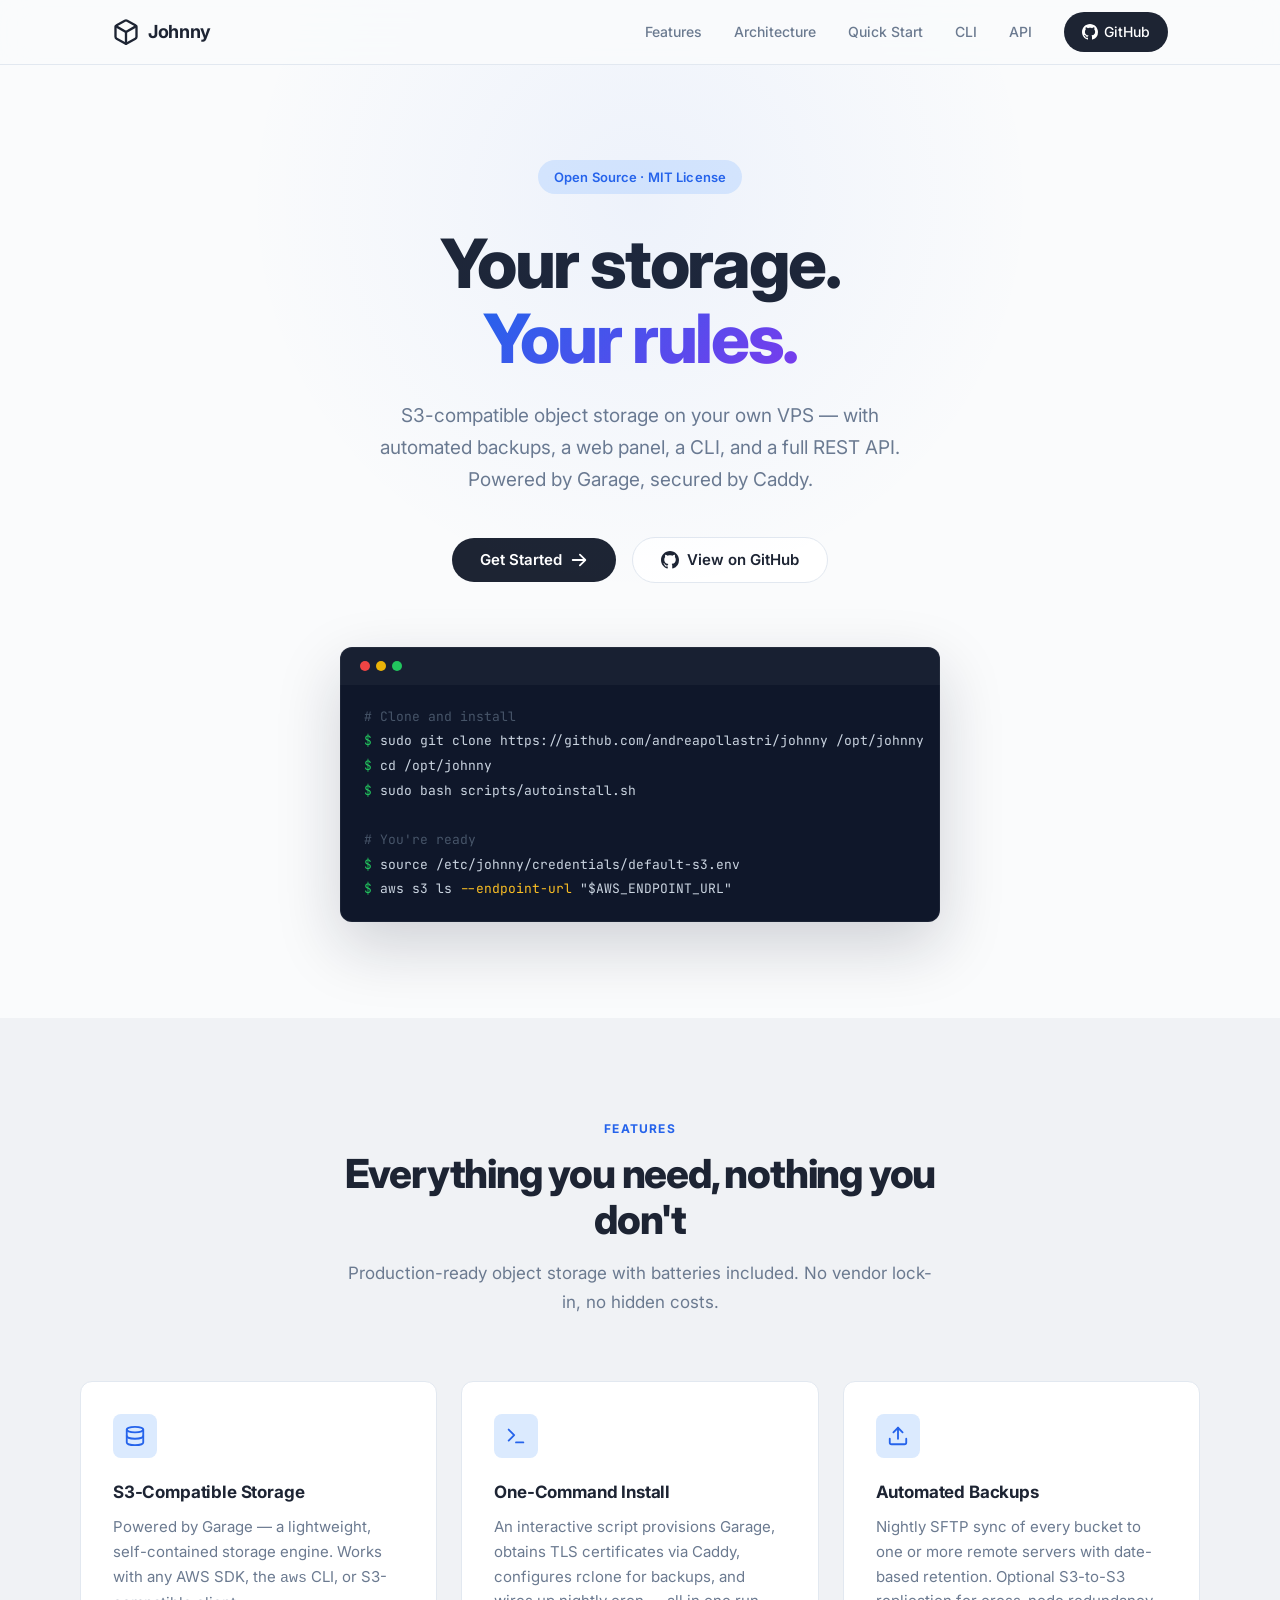
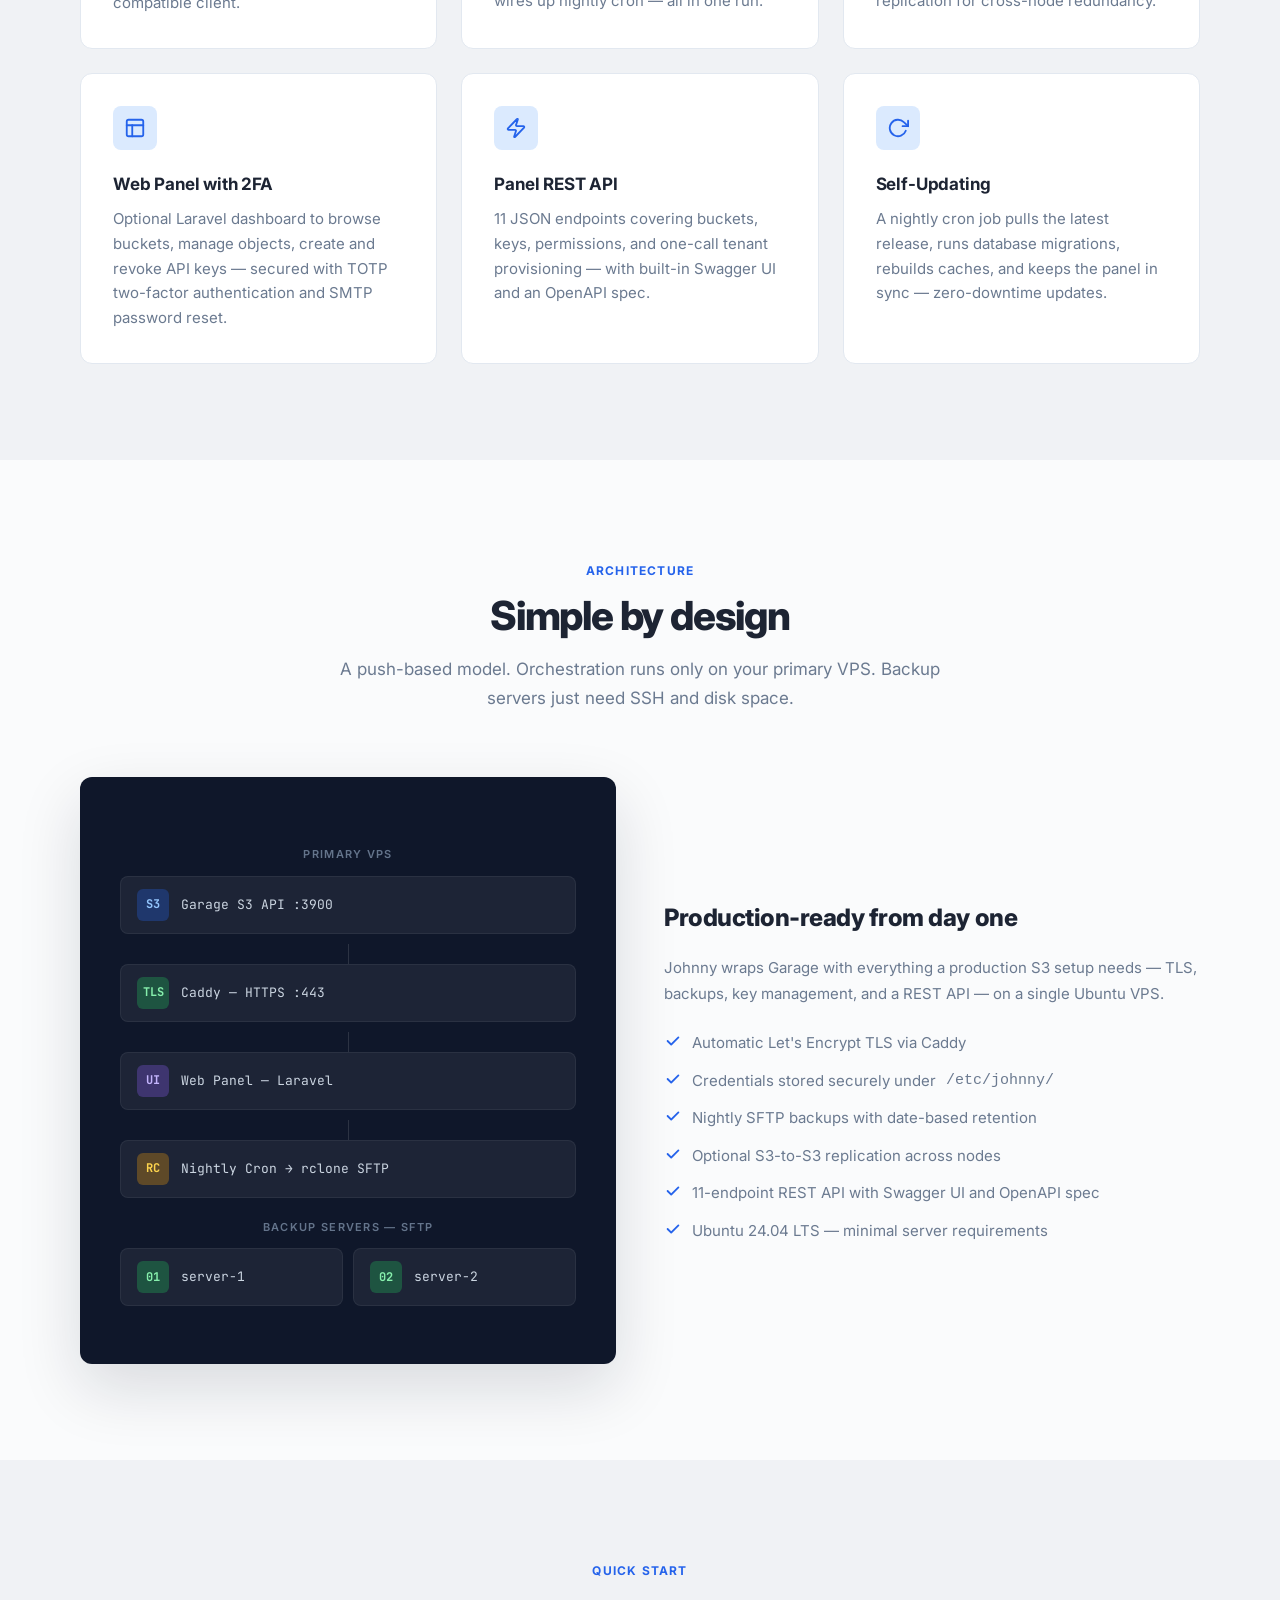
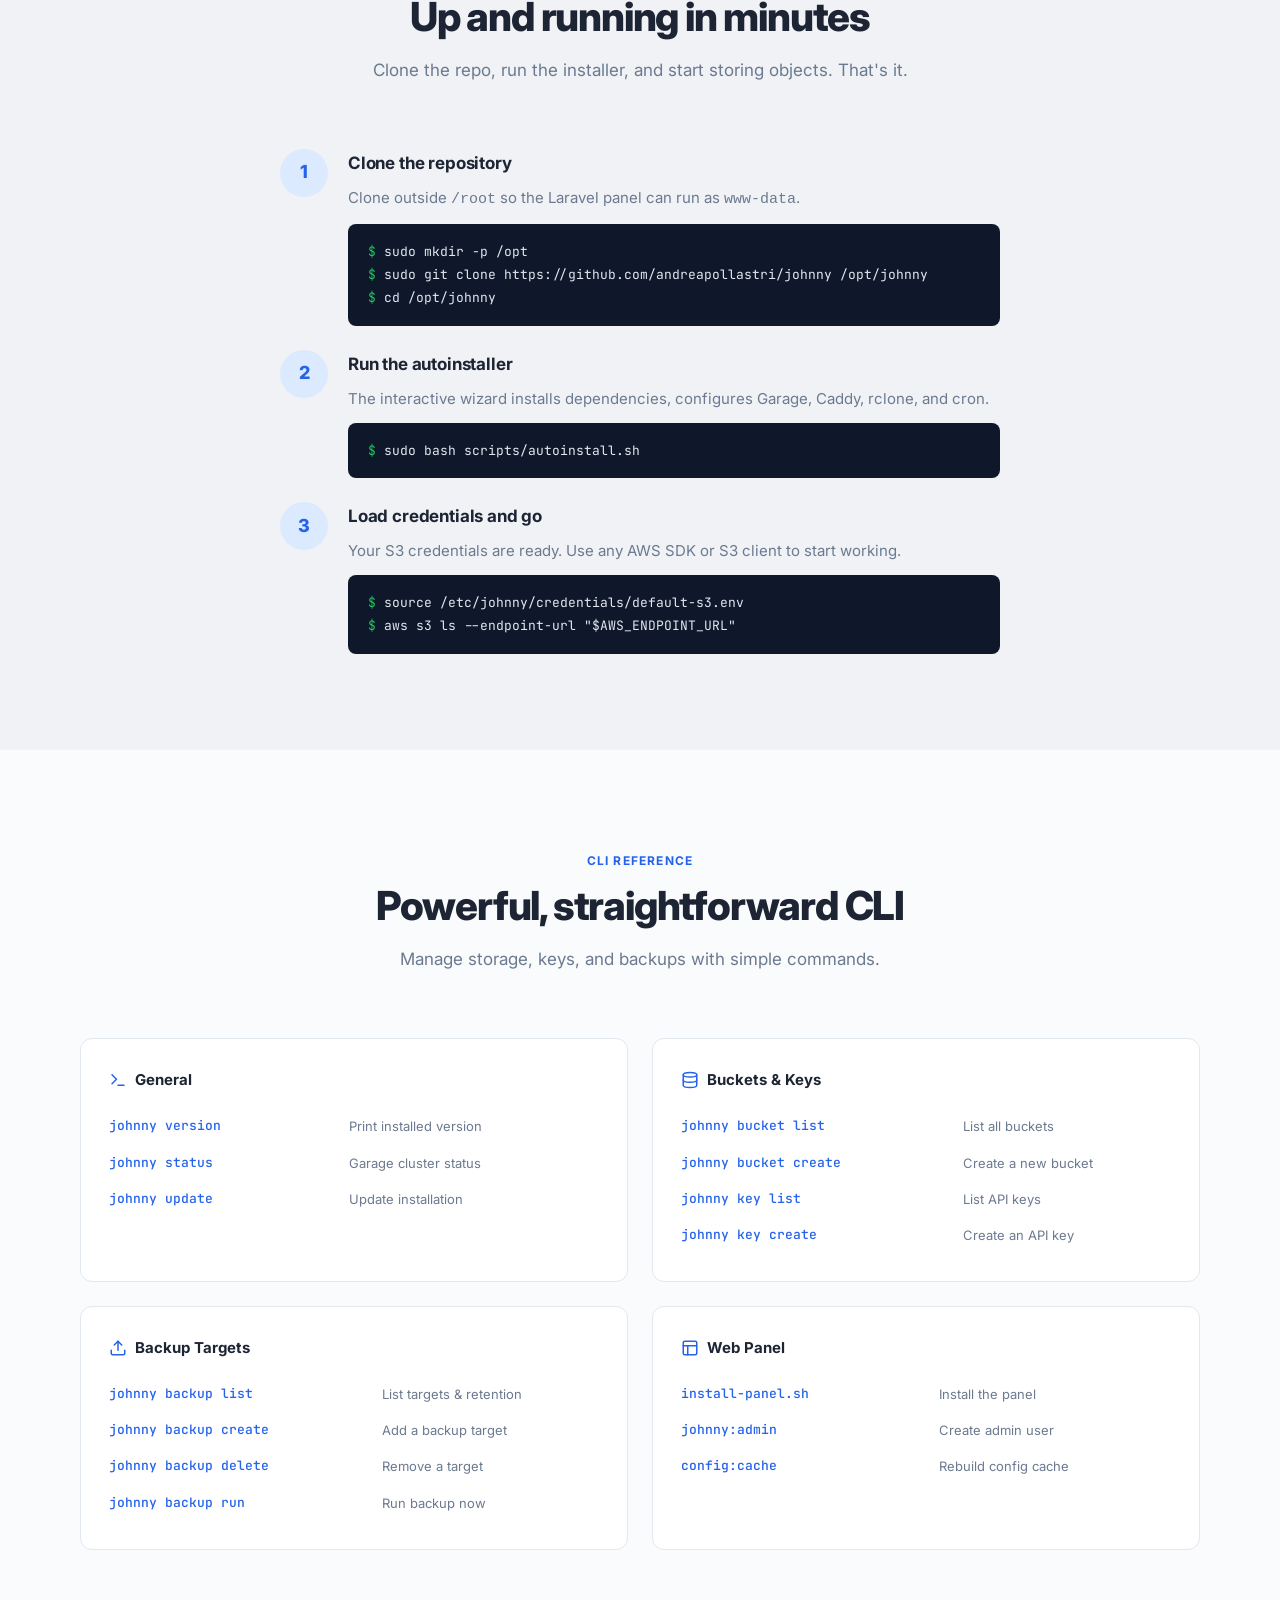
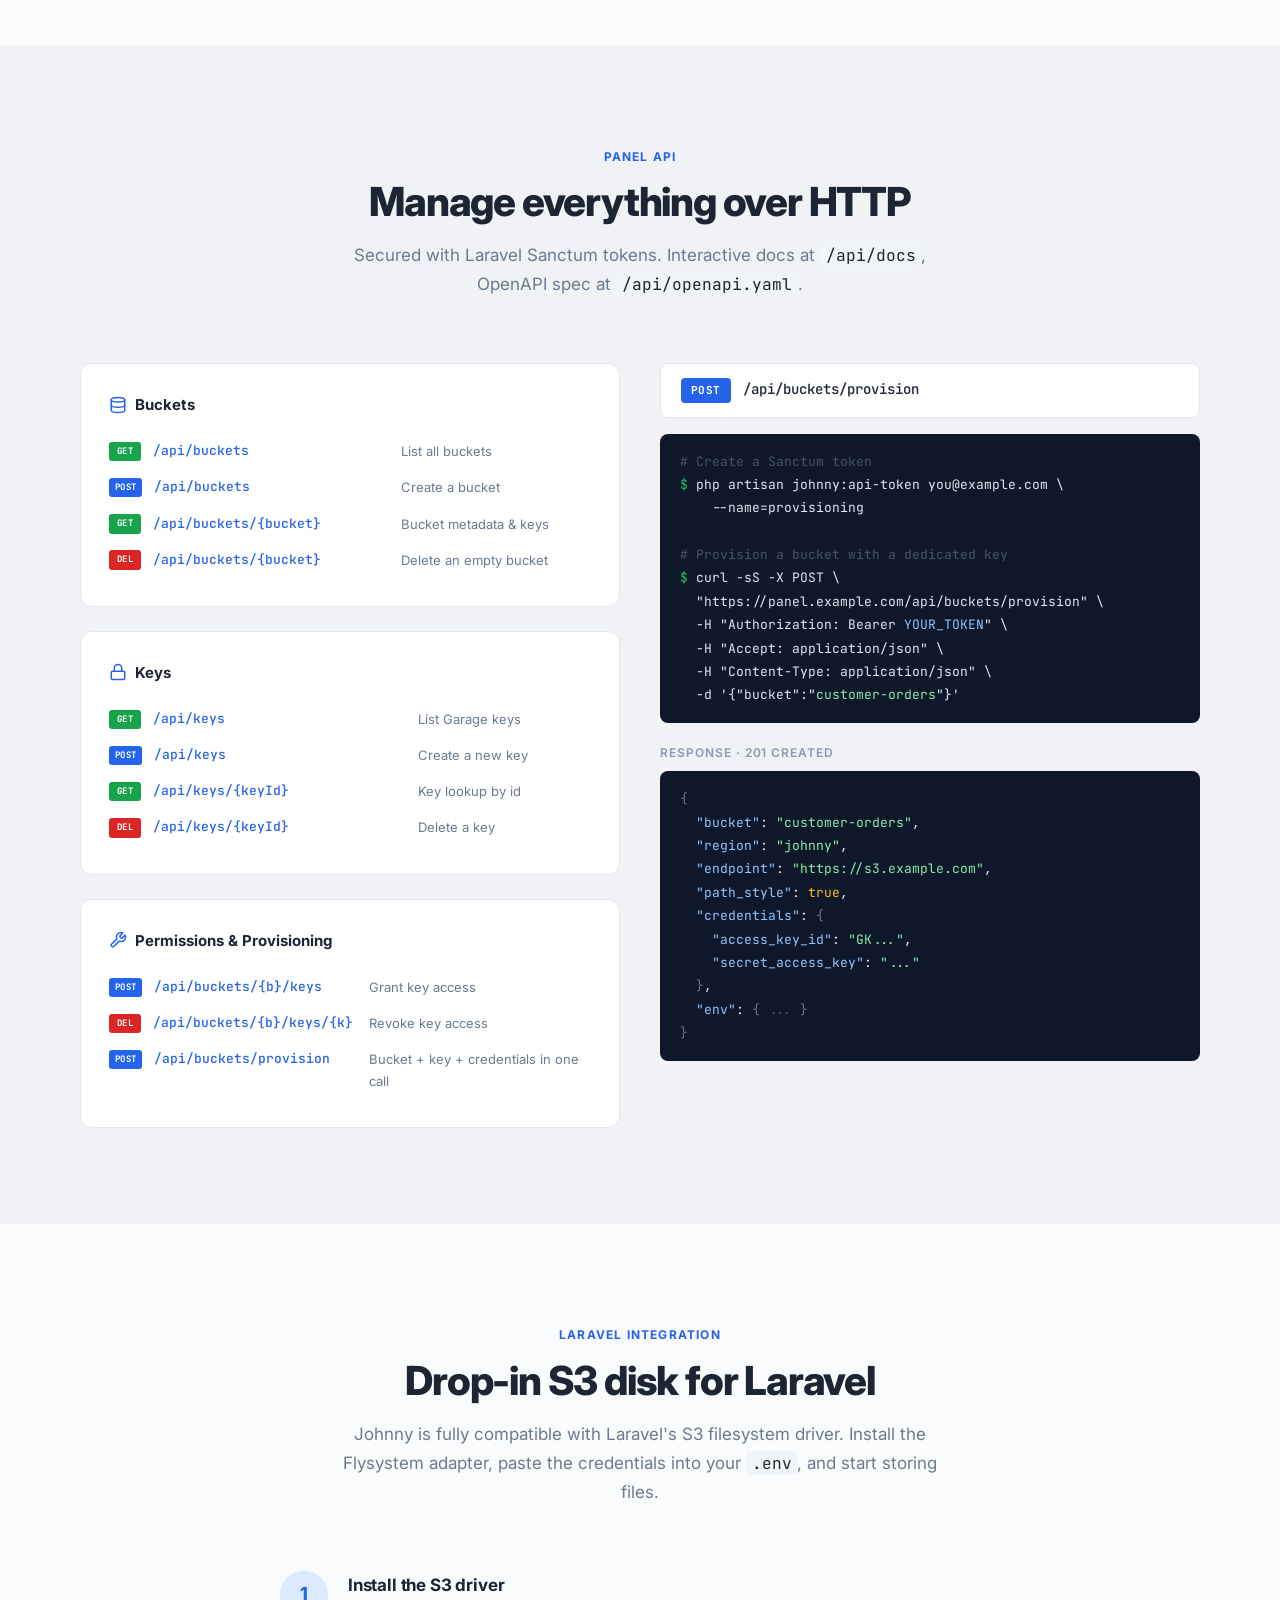
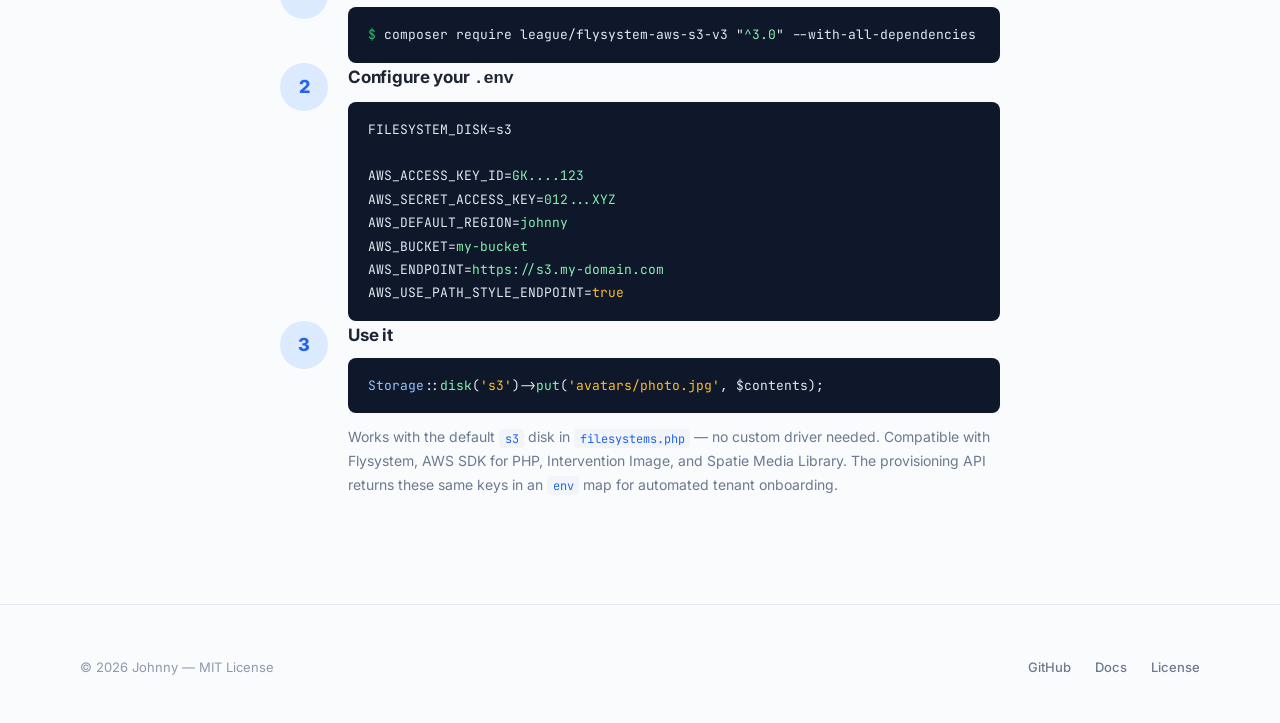
==== index.html @ c0fa5349 "No cta" ====
<!DOCTYPE html>
<html lang="en">

<head>
  <meta charset="UTF-8">
  <meta name="viewport" content="width=device-width, initial-scale=1.0">
  <title>Johnny — Self-hosted S3 Storage Platform</title>
  <meta name="description"
    content="Self-hosted S3-compatible object storage, automated backups, and an elegant web panel — in one install. Powered by Garage.">
  <meta name="keywords" content="S3, object storage, self-hosted, backup, Garage, Laravel, open source">
  <meta name="author" content="Andrea Pollastri">

  <meta property="og:title" content="Johnny — Self-hosted S3 Storage Platform">
  <meta property="og:description"
    content="S3-compatible object storage, automated SFTP backups, and an elegant web panel — in one install. Powered by Garage.">
  <meta property="og:type" content="website">
  <meta property="og:url" content="https://johnny.web.ap.it">
  <meta property="og:image" content="https://johnny.web.ap.it/hero.png">
  <meta property="og:image:width" content="1200">
  <meta property="og:image:height" content="630">
  <meta property="og:site_name" content="Johnny">

  <meta name="twitter:card" content="summary_large_image">
  <meta name="twitter:title" content="Johnny — Self-hosted S3 Storage Platform">
  <meta name="twitter:description"
    content="S3-compatible object storage, automated SFTP backups, and an elegant web panel — in one install. Powered by Garage.">
  <meta name="twitter:image" content="https://johnny.web.ap.it/hero.png">

  <link rel="canonical" href="https://johnny.web.ap.it">
  <link rel="icon"
    href="data:image/svg+xml,<svg xmlns='http://www.w3.org/2000/svg' viewBox='0 0 24 24' fill='none' stroke='%230f172a' stroke-width='2' stroke-linecap='round' stroke-linejoin='round'><path d='M21 16V8a2 2 0 0 0-1-1.73l-7-4a2 2 0 0 0-2 0l-7 4A2 2 0 0 0 3 8v8a2 2 0 0 0 1 1.73l7 4a2 2 0 0 0 2 0l7-4A2 2 0 0 0 21 16z'/><polyline points='3.27 6.96 12 12.01 20.73 6.96'/><line x1='12' y1='22.08' x2='12' y2='12'/></svg>">
  <link rel="preconnect" href="https://fonts.googleapis.com">
  <link rel="preconnect" href="https://fonts.gstatic.com" crossorigin>
  <link
    href="https://fonts.googleapis.com/css2?family=Inter:wght@400;500;600;700;800&family=JetBrains+Mono:wght@400;500&display=swap"
    rel="stylesheet">
  <link rel="stylesheet" href="css/style.css">

  <script type="application/ld+json">
  {
    "@context": "https://schema.org",
    "@type": "SoftwareApplication",
    "name": "Johnny",
    "headline": "Self-hosted S3 Storage Platform",
    "description": "S3-compatible object storage, automated SFTP backups, and an elegant web panel — in one install. Powered by Garage.",
    "url": "https://johnny.web.ap.it",
    "image": "https://johnny.web.ap.it/hero.png",
    "applicationCategory": "DeveloperApplication",
    "operatingSystem": "Linux",
    "license": "https://github.com/andreapollastri/johnny/blob/main/LICENSE",
    "offers": {
      "@type": "Offer",
      "price": "0",
      "priceCurrency": "USD"
    },
    "author": {
      "@type": "Person",
      "name": "Andrea Pollastri",
      "url": "https://github.com/andreapollastri"
    },
    "codeRepository": "https://github.com/andreapollastri/johnny",
    "programmingLanguage": ["PHP", "Shell", "Python"],
    "softwareRequirements": "Ubuntu 24.04 LTS"
  }
  </script>
</head>

<body>

  <!-- ── Nav ────────────────────────────────── -->
  <nav class="nav" id="nav">
    <div class="nav-shell">
      <a href="#" class="nav-logo">
        <svg viewBox="0 0 24 24" fill="none" stroke="currentColor" stroke-width="2" stroke-linecap="round"
          stroke-linejoin="round">
          <path
            d="M21 16V8a2 2 0 0 0-1-1.73l-7-4a2 2 0 0 0-2 0l-7 4A2 2 0 0 0 3 8v8a2 2 0 0 0 1 1.73l7 4a2 2 0 0 0 2 0l7-4A2 2 0 0 0 21 16z">
          </path>
          <polyline points="3.27 6.96 12 12.01 20.73 6.96"></polyline>
          <line x1="12" y1="22.08" x2="12" y2="12"></line>
        </svg>
        Johnny
      </a>
      <ul class="nav-links" id="navLinks" aria-label="Main navigation">
        <li><a href="#features">Features</a></li>
        <li><a href="#architecture">Architecture</a></li>
        <li><a href="#quickstart">Quick Start</a></li>
        <li><a href="#cli">CLI</a></li>
        <li><a href="#api">API</a></li>
        <li>
          <a href="https://github.com/andreapollastri/johnny" target="_blank" rel="noopener" class="nav-cta">
            <svg viewBox="0 0 16 16" fill="currentColor">
              <path
                d="M8 0C3.58 0 0 3.58 0 8c0 3.54 2.29 6.53 5.47 7.59.4.07.55-.17.55-.38 0-.19-.01-.82-.01-1.49-2.01.37-2.53-.49-2.69-.94-.09-.23-.48-.94-.82-1.13-.28-.15-.68-.52-.01-.53.63-.01 1.08.58 1.23.82.72 1.21 1.87.87 2.33.66.07-.52.28-.87.51-1.07-1.78-.2-3.64-.89-3.64-3.95 0-.87.31-1.59.82-2.15-.08-.2-.36-1.02.08-2.12 0 0 .67-.21 2.2.82.64-.18 1.32-.27 2-.27.68 0 1.36.09 2 .27 1.53-1.04 2.2-.82 2.2-.82.44 1.1.16 1.92.08 2.12.51.56.82 1.27.82 2.15 0 3.07-1.87 3.75-3.65 3.95.29.25.54.73.54 1.48 0 1.07-.01 1.93-.01 2.2 0 .21.15.46.55.38A8.013 8.013 0 0016 8c0-4.42-3.58-8-8-8z" />
            </svg>
            GitHub
          </a>
        </li>
      </ul>
      <button type="button" class="nav-mobile-toggle" id="navToggle" aria-label="Open menu" aria-expanded="false"
        aria-controls="navLinks">
        <svg viewBox="0 0 24 24" fill="none" stroke="currentColor" stroke-width="2" stroke-linecap="round">
          <line x1="3" y1="6" x2="21" y2="6" />
          <line x1="3" y1="12" x2="21" y2="12" />
          <line x1="3" y1="18" x2="21" y2="18" />
        </svg>
      </button>
    </div>
  </nav>

  <!-- ── Hero ───────────────────────────────── -->
  <section class="hero">
    <div class="hero-badge">Open Source &middot; MIT License</div>
    <h1>Your storage.<br><span>Your rules.</span></h1>
    <p class="hero-sub">S3-compatible object storage on your own VPS &mdash; with automated backups, a web panel, a CLI,
      and a full REST API. Powered by Garage, secured by Caddy.</p>
    <div class="hero-actions">
      <a href="#quickstart" class="btn btn-primary">
        Get Started
        <svg viewBox="0 0 20 20" fill="currentColor">
          <path fill-rule="evenodd"
            d="M10.293 3.293a1 1 0 011.414 0l6 6a1 1 0 010 1.414l-6 6a1 1 0 01-1.414-1.414L14.586 11H3a1 1 0 110-2h11.586l-4.293-4.293a1 1 0 010-1.414z"
            clip-rule="evenodd" />
        </svg>
      </a>
      <a href="https://github.com/andreapollastri/johnny" target="_blank" rel="noopener" class="btn btn-secondary">
        <svg viewBox="0 0 16 16" fill="currentColor" width="18" height="18">
          <path
            d="M8 0C3.58 0 0 3.58 0 8c0 3.54 2.29 6.53 5.47 7.59.4.07.55-.17.55-.38 0-.19-.01-.82-.01-1.49-2.01.37-2.53-.49-2.69-.94-.09-.23-.48-.94-.82-1.13-.28-.15-.68-.52-.01-.53.63-.01 1.08.58 1.23.82.72 1.21 1.87.87 2.33.66.07-.52.28-.87.51-1.07-1.78-.2-3.64-.89-3.64-3.95 0-.87.31-1.59.82-2.15-.08-.2-.36-1.02.08-2.12 0 0 .67-.21 2.2.82.64-.18 1.32-.27 2-.27.68 0 1.36.09 2 .27 1.53-1.04 2.2-.82 2.2-.82.44 1.1.16 1.92.08 2.12.51.56.82 1.27.82 2.15 0 3.07-1.87 3.75-3.65 3.95.29.25.54.73.54 1.48 0 1.07-.01 1.93-.01 2.2 0 .21.15.46.55.38A8.013 8.013 0 0016 8c0-4.42-3.58-8-8-8z" />
        </svg>
        View on GitHub
      </a>
    </div>

    <div class="hero-terminal">
      <div class="hero-terminal-bar">
        <span class="hero-terminal-dot"></span>
        <span class="hero-terminal-dot"></span>
        <span class="hero-terminal-dot"></span>
      </div>
      <div class="hero-terminal-body">
        <span class="comment"># Clone and install</span><br>
        <span class="prompt">$</span> sudo git clone https://github.com/andreapollastri/johnny /opt/johnny<br>
        <span class="prompt">$</span> cd /opt/johnny<br>
        <span class="prompt">$</span> sudo bash scripts/autoinstall.sh<br>
        <br>
        <span class="comment"># You're ready</span><br>
        <span class="prompt">$</span> source /etc/johnny/credentials/default-s3.env<br>
        <span class="prompt">$</span> aws s3 ls <span class="flag">--endpoint-url</span> "$AWS_ENDPOINT_URL"
      </div>
    </div>
  </section>

  <!-- ── Features ───────────────────────────── -->
  <section class="section section-alt" id="features">
    <div class="container">
      <div class="section-header fade-in">
        <span class="section-label">Features</span>
        <h2>Everything you need, nothing you don't</h2>
        <p>Production-ready object storage with batteries included. No vendor lock-in, no hidden costs.</p>
      </div>
      <div class="features-grid">
        <div class="feature-card fade-in">
          <div class="feature-icon">
            <svg viewBox="0 0 24 24" fill="none" stroke="currentColor" stroke-width="2" stroke-linecap="round"
              stroke-linejoin="round">
              <ellipse cx="12" cy="5" rx="9" ry="3" />
              <path d="M21 12c0 1.66-4 3-9 3s-9-1.34-9-3" />
              <path d="M3 5v14c0 1.66 4 3 9 3s9-1.34 9-3V5" />
            </svg>
          </div>
          <h3>S3-Compatible Storage</h3>
          <p>Powered by Garage &mdash; a lightweight, self-contained storage engine. Works with any AWS SDK, the
            <code>aws</code> CLI, or S3-compatible client.
          </p>
        </div>
        <div class="feature-card fade-in">
          <div class="feature-icon">
            <svg viewBox="0 0 24 24" fill="none" stroke="currentColor" stroke-width="2" stroke-linecap="round"
              stroke-linejoin="round">
              <polyline points="4 17 10 11 4 5" />
              <line x1="12" y1="19" x2="20" y2="19" />
            </svg>
          </div>
          <h3>One-Command Install</h3>
          <p>An interactive script provisions Garage, obtains TLS certificates via Caddy, configures rclone for backups,
            and wires up nightly cron &mdash; all in one run.</p>
        </div>
        <div class="feature-card fade-in">
          <div class="feature-icon">
            <svg viewBox="0 0 24 24" fill="none" stroke="currentColor" stroke-width="2" stroke-linecap="round"
              stroke-linejoin="round">
              <path d="M21 15v4a2 2 0 01-2 2H5a2 2 0 01-2-2v-4" />
              <polyline points="17 8 12 3 7 8" />
              <line x1="12" y1="3" x2="12" y2="15" />
            </svg>
          </div>
          <h3>Automated Backups</h3>
          <p>Nightly SFTP sync of every bucket to one or more remote servers with date-based retention. Optional
            S3-to-S3 replication for cross-node redundancy.</p>
        </div>
        <div class="feature-card fade-in">
          <div class="feature-icon">
            <svg viewBox="0 0 24 24" fill="none" stroke="currentColor" stroke-width="2" stroke-linecap="round"
              stroke-linejoin="round">
              <rect x="3" y="3" width="18" height="18" rx="2" ry="2" />
              <line x1="3" y1="9" x2="21" y2="9" />
              <line x1="9" y1="21" x2="9" y2="9" />
            </svg>
          </div>
          <h3>Web Panel with 2FA</h3>
          <p>Optional Laravel dashboard to browse buckets, manage objects, create and revoke API keys &mdash; secured
            with TOTP two-factor authentication and SMTP password reset.</p>
        </div>
        <div class="feature-card fade-in">
          <div class="feature-icon">
            <svg viewBox="0 0 24 24" fill="none" stroke="currentColor" stroke-width="2" stroke-linecap="round"
              stroke-linejoin="round">
              <path
                d="M4 14a1 1 0 01-.78-1.63l9.9-10.2a.5.5 0 01.86.46l-1.92 6.02A1 1 0 0013 10h7a1 1 0 01.78 1.63l-9.9 10.2a.5.5 0 01-.86-.46l1.92-6.02A1 1 0 0011 14z" />
            </svg>
          </div>
          <h3>Panel REST API</h3>
          <p>11 JSON endpoints covering buckets, keys, permissions, and one-call tenant provisioning &mdash; with
            built-in Swagger UI and an OpenAPI spec.</p>
        </div>
        <div class="feature-card fade-in">
          <div class="feature-icon">
            <svg viewBox="0 0 24 24" fill="none" stroke="currentColor" stroke-width="2" stroke-linecap="round"
              stroke-linejoin="round">
              <polyline points="23 4 23 10 17 10" />
              <path d="M20.49 15a9 9 0 11-2.12-9.36L23 10" />
            </svg>
          </div>
          <h3>Self-Updating</h3>
          <p>A nightly cron job pulls the latest release, runs database migrations, rebuilds caches, and keeps the panel
            in sync &mdash; zero-downtime updates.</p>
        </div>
      </div>
    </div>
  </section>

  <!-- ── Architecture ───────────────────────── -->
  <section class="section" id="architecture">
    <div class="container">
      <div class="section-header fade-in">
        <span class="section-label">Architecture</span>
        <h2>Simple by design</h2>
        <p>A push-based model. Orchestration runs only on your primary VPS. Backup servers just need SSH and disk space.
        </p>
      </div>
      <div class="arch-grid fade-in">
        <div class="arch-visual">
          <div class="arch-label">Primary VPS</div>
          <div class="arch-node">
            <div class="arch-node-icon blue">S3</div>
            Garage S3 API :3900
          </div>
          <div class="arch-connector"></div>
          <div class="arch-node">
            <div class="arch-node-icon green">TLS</div>
            Caddy &mdash; HTTPS :443
          </div>
          <div class="arch-connector"></div>
          <div class="arch-node">
            <div class="arch-node-icon purple">UI</div>
            Web Panel &mdash; Laravel
          </div>
          <div class="arch-connector"></div>
          <div class="arch-node">
            <div class="arch-node-icon amber">RC</div>
            Nightly Cron &rarr; rclone SFTP
          </div>
          <div class="arch-label">Backup Servers &mdash; SFTP</div>
          <div class="arch-targets">
            <div class="arch-node">
              <div class="arch-node-icon green">01</div>
              server-1
            </div>
            <div class="arch-node">
              <div class="arch-node-icon green">02</div>
              server-2
            </div>
          </div>
        </div>
        <div class="arch-content">
          <h3>Production-ready from day one</h3>
          <p>Johnny wraps Garage with everything a production S3 setup needs &mdash; TLS, backups, key management, and a
            REST API &mdash; on a single Ubuntu VPS.</p>
          <ul class="arch-list">
            <li>
              <svg viewBox="0 0 20 20" fill="currentColor">
                <path fill-rule="evenodd"
                  d="M16.707 5.293a1 1 0 010 1.414l-8 8a1 1 0 01-1.414 0l-4-4a1 1 0 011.414-1.414L8 12.586l7.293-7.293a1 1 0 011.414 0z"
                  clip-rule="evenodd" />
              </svg>
              Automatic Let's Encrypt TLS via Caddy
            </li>
            <li>
              <svg viewBox="0 0 20 20" fill="currentColor">
                <path fill-rule="evenodd"
                  d="M16.707 5.293a1 1 0 010 1.414l-8 8a1 1 0 01-1.414 0l-4-4a1 1 0 011.414-1.414L8 12.586l7.293-7.293a1 1 0 011.414 0z"
                  clip-rule="evenodd" />
              </svg>
              Credentials stored securely under <code>/etc/johnny/</code>
            </li>
            <li>
              <svg viewBox="0 0 20 20" fill="currentColor">
                <path fill-rule="evenodd"
                  d="M16.707 5.293a1 1 0 010 1.414l-8 8a1 1 0 01-1.414 0l-4-4a1 1 0 011.414-1.414L8 12.586l7.293-7.293a1 1 0 011.414 0z"
                  clip-rule="evenodd" />
              </svg>
              Nightly SFTP backups with date-based retention
            </li>
            <li>
              <svg viewBox="0 0 20 20" fill="currentColor">
                <path fill-rule="evenodd"
                  d="M16.707 5.293a1 1 0 010 1.414l-8 8a1 1 0 01-1.414 0l-4-4a1 1 0 011.414-1.414L8 12.586l7.293-7.293a1 1 0 011.414 0z"
                  clip-rule="evenodd" />
              </svg>
              Optional S3-to-S3 replication across nodes
            </li>
            <li>
              <svg viewBox="0 0 20 20" fill="currentColor">
                <path fill-rule="evenodd"
                  d="M16.707 5.293a1 1 0 010 1.414l-8 8a1 1 0 01-1.414 0l-4-4a1 1 0 011.414-1.414L8 12.586l7.293-7.293a1 1 0 011.414 0z"
                  clip-rule="evenodd" />
              </svg>
              11-endpoint REST API with Swagger UI and OpenAPI spec
            </li>
            <li>
              <svg viewBox="0 0 20 20" fill="currentColor">
                <path fill-rule="evenodd"
                  d="M16.707 5.293a1 1 0 010 1.414l-8 8a1 1 0 01-1.414 0l-4-4a1 1 0 011.414-1.414L8 12.586l7.293-7.293a1 1 0 011.414 0z"
                  clip-rule="evenodd" />
              </svg>
              Ubuntu 24.04 LTS &mdash; minimal server requirements
            </li>
          </ul>
        </div>
      </div>
    </div>
  </section>

  <!-- ── Quick Start ────────────────────────── -->
  <section class="section section-alt" id="quickstart">
    <div class="container">
      <div class="section-header fade-in">
        <span class="section-label">Quick Start</span>
        <h2>Up and running in minutes</h2>
        <p>Clone the repo, run the installer, and start storing objects. That's it.</p>
      </div>
      <div class="steps">
        <div class="step fade-in">
          <div class="step-number">1</div>
          <div class="step-content">
            <h3>Clone the repository</h3>
            <p>Clone outside <code>/root</code> so the Laravel panel can run as <code>www-data</code>.</p>
            <div class="code-block">
              <span class="prompt">$</span> sudo mkdir -p /opt<br>
              <span class="prompt">$</span> sudo git clone https://github.com/andreapollastri/johnny /opt/johnny<br>
              <span class="prompt">$</span> cd /opt/johnny
            </div>
          </div>
        </div>
        <div class="step fade-in">
          <div class="step-number">2</div>
          <div class="step-content">
            <h3>Run the autoinstaller</h3>
            <p>The interactive wizard installs dependencies, configures Garage, Caddy, rclone, and cron.</p>
            <div class="code-block">
              <span class="prompt">$</span> sudo bash scripts/autoinstall.sh
            </div>
          </div>
        </div>
        <div class="step fade-in">
          <div class="step-number">3</div>
          <div class="step-content">
            <h3>Load credentials and go</h3>
            <p>Your S3 credentials are ready. Use any AWS SDK or S3 client to start working.</p>
            <div class="code-block">
              <span class="prompt">$</span> source /etc/johnny/credentials/default-s3.env<br>
              <span class="prompt">$</span> aws s3 ls <span class="flag">--endpoint-url</span> "$AWS_ENDPOINT_URL"
            </div>
          </div>
        </div>
      </div>
    </div>
  </section>

  <!-- ── CLI ────────────────────────────────── -->
  <section class="section" id="cli">
    <div class="container">
      <div class="section-header fade-in">
        <span class="section-label">CLI Reference</span>
        <h2>Powerful, straightforward CLI</h2>
        <p>Manage storage, keys, and backups with simple commands.</p>
      </div>
      <div class="cli-grid fade-in">
        <div class="cli-group">
          <h3>
            <svg viewBox="0 0 24 24" fill="none" stroke="currentColor" stroke-width="2" stroke-linecap="round"
              stroke-linejoin="round">
              <polyline points="4 17 10 11 4 5" />
              <line x1="12" y1="19" x2="20" y2="19" />
            </svg>
            General
          </h3>
          <table class="cli-table">
            <tr>
              <td>johnny version</td>
              <td>Print installed version</td>
            </tr>
            <tr>
              <td>johnny status</td>
              <td>Garage cluster status</td>
            </tr>
            <tr>
              <td>johnny update</td>
              <td>Update installation</td>
            </tr>
          </table>
        </div>
        <div class="cli-group">
          <h3>
            <svg viewBox="0 0 24 24" fill="none" stroke="currentColor" stroke-width="2" stroke-linecap="round"
              stroke-linejoin="round">
              <ellipse cx="12" cy="5" rx="9" ry="3" />
              <path d="M21 12c0 1.66-4 3-9 3s-9-1.34-9-3" />
              <path d="M3 5v14c0 1.66 4 3 9 3s9-1.34 9-3V5" />
            </svg>
            Buckets &amp; Keys
          </h3>
          <table class="cli-table">
            <tr>
              <td>johnny bucket list</td>
              <td>List all buckets</td>
            </tr>
            <tr>
              <td>johnny bucket create</td>
              <td>Create a new bucket</td>
            </tr>
            <tr>
              <td>johnny key list</td>
              <td>List API keys</td>
            </tr>
            <tr>
              <td>johnny key create</td>
              <td>Create an API key</td>
            </tr>
          </table>
        </div>
        <div class="cli-group">
          <h3>
            <svg viewBox="0 0 24 24" fill="none" stroke="currentColor" stroke-width="2" stroke-linecap="round"
              stroke-linejoin="round">
              <path d="M21 15v4a2 2 0 01-2 2H5a2 2 0 01-2-2v-4" />
              <polyline points="17 8 12 3 7 8" />
              <line x1="12" y1="3" x2="12" y2="15" />
            </svg>
            Backup Targets
          </h3>
          <table class="cli-table">
            <tr>
              <td>johnny backup list</td>
              <td>List targets &amp; retention</td>
            </tr>
            <tr>
              <td>johnny backup create</td>
              <td>Add a backup target</td>
            </tr>
            <tr>
              <td>johnny backup delete</td>
              <td>Remove a target</td>
            </tr>
            <tr>
              <td>johnny backup run</td>
              <td>Run backup now</td>
            </tr>
          </table>
        </div>
        <div class="cli-group">
          <h3>
            <svg viewBox="0 0 24 24" fill="none" stroke="currentColor" stroke-width="2" stroke-linecap="round"
              stroke-linejoin="round">
              <rect x="3" y="3" width="18" height="18" rx="2" ry="2" />
              <line x1="3" y1="9" x2="21" y2="9" />
              <line x1="9" y1="21" x2="9" y2="9" />
            </svg>
            Web Panel
          </h3>
          <table class="cli-table">
            <tr>
              <td>install-panel.sh</td>
              <td>Install the panel</td>
            </tr>
            <tr>
              <td>johnny:admin</td>
              <td>Create admin user</td>
            </tr>
            <tr>
              <td>config:cache</td>
              <td>Rebuild config cache</td>
            </tr>
          </table>
        </div>
      </div>
    </div>
  </section>

  <!-- ── API ────────────────────────────────── -->
  <section class="section section-alt" id="api">
    <div class="container">
      <div class="section-header fade-in">
        <span class="section-label">Panel API</span>
        <h2>Manage everything over HTTP</h2>
        <p>Secured with Laravel Sanctum tokens. Interactive docs at <code>/api/docs</code>, OpenAPI spec at
          <code>/api/openapi.yaml</code>.
        </p>
      </div>
      <div class="api-overview fade-in">
        <div class="api-routes-col">
          <div class="cli-group">
            <h3>
              <svg viewBox="0 0 24 24" fill="none" stroke="currentColor" stroke-width="2" stroke-linecap="round"
                stroke-linejoin="round">
                <ellipse cx="12" cy="5" rx="9" ry="3" />
                <path d="M21 12c0 1.66-4 3-9 3s-9-1.34-9-3" />
                <path d="M3 5v14c0 1.66 4 3 9 3s9-1.34 9-3V5" />
              </svg>
              Buckets
            </h3>
            <table class="cli-table">
              <tr>
                <td><span class="api-badge get">GET</span> /api/buckets</td>
                <td>List all buckets</td>
              </tr>
              <tr>
                <td><span class="api-badge post">POST</span> /api/buckets</td>
                <td>Create a bucket</td>
              </tr>
              <tr>
                <td><span class="api-badge get">GET</span> /api/buckets/{bucket}</td>
                <td>Bucket metadata &amp; keys</td>
              </tr>
              <tr>
                <td><span class="api-badge del">DEL</span> /api/buckets/{bucket}</td>
                <td>Delete an empty bucket</td>
              </tr>
            </table>
          </div>
          <div class="cli-group">
            <h3>
              <svg viewBox="0 0 24 24" fill="none" stroke="currentColor" stroke-width="2" stroke-linecap="round"
                stroke-linejoin="round">
                <rect x="3" y="11" width="18" height="11" rx="2" ry="2" />
                <path d="M7 11V7a5 5 0 0110 0v4" />
              </svg>
              Keys
            </h3>
            <table class="cli-table">
              <tr>
                <td><span class="api-badge get">GET</span> /api/keys</td>
                <td>List Garage keys</td>
              </tr>
              <tr>
                <td><span class="api-badge post">POST</span> /api/keys</td>
                <td>Create a new key</td>
              </tr>
              <tr>
                <td><span class="api-badge get">GET</span> /api/keys/{keyId}</td>
                <td>Key lookup by id</td>
              </tr>
              <tr>
                <td><span class="api-badge del">DEL</span> /api/keys/{keyId}</td>
                <td>Delete a key</td>
              </tr>
            </table>
          </div>
          <div class="cli-group">
            <h3>
              <svg viewBox="0 0 24 24" fill="none" stroke="currentColor" stroke-width="2" stroke-linecap="round"
                stroke-linejoin="round">
                <path
                  d="M14.7 6.3a1 1 0 000 1.4l1.6 1.6a1 1 0 001.4 0l3.77-3.77a6 6 0 01-7.94 7.94l-6.91 6.91a2.12 2.12 0 01-3-3l6.91-6.91a6 6 0 017.94-7.94l-3.76 3.76z" />
              </svg>
              Permissions &amp; Provisioning
            </h3>
            <table class="cli-table">
              <tr>
                <td><span class="api-badge post">POST</span> /api/buckets/{b}/keys</td>
                <td>Grant key access</td>
              </tr>
              <tr>
                <td><span class="api-badge del">DEL</span> /api/buckets/{b}/keys/{k}</td>
                <td>Revoke key access</td>
              </tr>
              <tr>
                <td><span class="api-badge post">POST</span> /api/buckets/provision</td>
                <td>Bucket + key + credentials in one call</td>
              </tr>
            </table>
          </div>
        </div>
        <div class="api-example">
          <div class="api-example-header">
            <span class="api-method">POST</span>
            <span class="api-path">/api/buckets/provision</span>
          </div>
          <div class="code-block">
            <span class="comment"># Create a Sanctum token</span><br>
            <span class="prompt">$</span> php artisan johnny:api-token you@example.com \<br>
            &nbsp;&nbsp;&nbsp;&nbsp;<span class="flag">--name</span>=provisioning<br>
            <br>
            <span class="comment"># Provision a bucket with a dedicated key</span><br>
            <span class="prompt">$</span> curl -sS -X POST \<br>
            &nbsp;&nbsp;"https://panel.example.com/api/buckets/provision" \<br>
            &nbsp;&nbsp;-H "Authorization: Bearer <span style="color:#93c5fd">YOUR_TOKEN</span>" \<br>
            &nbsp;&nbsp;-H "Accept: application/json" \<br>
            &nbsp;&nbsp;-H "Content-Type: application/json" \<br>
            &nbsp;&nbsp;-d '{"bucket":"<span style="color:#86efac">customer-orders</span>"}'
          </div>
          <div class="api-response">
            <div class="api-response-header">Response &middot; 201 Created</div>
            <div class="code-block">
              <span style="color:#64748b">{</span><br>
              &nbsp;&nbsp;<span style="color:#93c5fd">"bucket"</span>: <span
                style="color:#86efac">"customer-orders"</span>,<br>
              &nbsp;&nbsp;<span style="color:#93c5fd">"region"</span>: <span style="color:#86efac">"johnny"</span>,<br>
              &nbsp;&nbsp;<span style="color:#93c5fd">"endpoint"</span>: <span
                style="color:#86efac">"https://s3.example.com"</span>,<br>
              &nbsp;&nbsp;<span style="color:#93c5fd">"path_style"</span>: <span style="color:#fbbf24">true</span>,<br>
              &nbsp;&nbsp;<span style="color:#93c5fd">"credentials"</span>: <span style="color:#64748b">{</span><br>
              &nbsp;&nbsp;&nbsp;&nbsp;<span style="color:#93c5fd">"access_key_id"</span>: <span
                style="color:#86efac">"GK..."</span>,<br>
              &nbsp;&nbsp;&nbsp;&nbsp;<span style="color:#93c5fd">"secret_access_key"</span>: <span
                style="color:#86efac">"..."</span><br>
              &nbsp;&nbsp;<span style="color:#64748b">}</span>,<br>
              &nbsp;&nbsp;<span style="color:#93c5fd">"env"</span>: <span style="color:#64748b">{</span> <span
                style="color:#475569">...</span> <span style="color:#64748b">}</span><br>
              <span style="color:#64748b">}</span>
            </div>
          </div>
        </div>
      </div>
    </div>
  </section>

  <!-- ── Laravel ────────────────────────────── -->
  <section class="section">
    <div class="container">
      <div class="section-header fade-in">
        <span class="section-label">Laravel Integration</span>
        <h2>Drop-in S3 disk for Laravel</h2>
        <p>Johnny is fully compatible with Laravel's S3 filesystem driver. Install the Flysystem adapter, paste the
          credentials into your <code>.env</code>, and start storing files.</p>
      </div>
      <div class="laravel-steps fade-in">
        <div class="step">
          <div class="step-number">1</div>
          <div class="step-content">
            <h3>Install the S3 driver</h3>
            <div class="code-block">
              <span class="prompt">$</span> composer require league/flysystem-aws-s3-v3 "<span
                style="color:#86efac">^3.0</span>" <span class="flag">--with-all-dependencies</span>
            </div>
          </div>
        </div>
        <div class="step">
          <div class="step-number">2</div>
          <div class="step-content">
            <h3>Configure your <code>.env</code></h3>
            <div class="code-block">
              FILESYSTEM_DISK=s3<br>
              <br>
              AWS_ACCESS_KEY_ID=<span style="color:#86efac">GK....123</span><br>
              AWS_SECRET_ACCESS_KEY=<span style="color:#86efac">012...XYZ</span><br>
              AWS_DEFAULT_REGION=<span style="color:#86efac">johnny</span><br>
              AWS_BUCKET=<span style="color:#86efac">my-bucket</span><br>
              AWS_ENDPOINT=<span style="color:#86efac">https://s3.my-domain.com</span><br>
              AWS_USE_PATH_STYLE_ENDPOINT=<span style="color:#fbbf24">true</span>
            </div>
          </div>
        </div>
        <div class="step">
          <div class="step-number">3</div>
          <div class="step-content">
            <h3>Use it</h3>
            <div class="code-block">
              <span style="color:#93c5fd">Storage</span>::<span style="color:#86efac">disk</span>(<span
                style="color:#fbbf24">'s3'</span>)-><span style="color:#86efac">put</span>(<span
                style="color:#fbbf24">'avatars/photo.jpg'</span>, $contents);
            </div>
            <p>Works with the default <code>s3</code> disk in <code>filesystems.php</code> &mdash; no custom driver
              needed. Compatible with Flysystem, AWS SDK for PHP, Intervention Image, and Spatie Media Library. The
              provisioning API returns these same keys in an <code>env</code> map for automated tenant onboarding.</p>
          </div>
        </div>
      </div>
    </div>
  </section>

  <!-- ── CTA ──────────────────────────────────
  <section class="cta">
    <div class="cta-box fade-in">
      <h2>Ready for the next step?</h2>
      <p>Deploy Johnny on a single Ubuntu VPS and stop paying per-GB.<br>S3-compatible, fully automated, open source
        &mdash; forever.</p>
      <div class="hero-actions" style="justify-content: center;">
        <a href="https://github.com/andreapollastri/johnny" target="_blank" rel="noopener" class="btn btn-white">
          <svg viewBox="0 0 16 16" fill="currentColor" width="18" height="18">
            <path
              d="M8 0C3.58 0 0 3.58 0 8c0 3.54 2.29 6.53 5.47 7.59.4.07.55-.17.55-.38 0-.19-.01-.82-.01-1.49-2.01.37-2.53-.49-2.69-.94-.09-.23-.48-.94-.82-1.13-.28-.15-.68-.52-.01-.53.63-.01 1.08.58 1.23.82.72 1.21 1.87.87 2.33.66.07-.52.28-.87.51-1.07-1.78-.2-3.64-.89-3.64-3.95 0-.87.31-1.59.82-2.15-.08-.2-.36-1.02.08-2.12 0 0 .67-.21 2.2.82.64-.18 1.32-.27 2-.27.68 0 1.36.09 2 .27 1.53-1.04 2.2-.82 2.2-.82.44 1.1.16 1.92.08 2.12.51.56.82 1.27.82 2.15 0 3.07-1.87 3.75-3.65 3.95.29.25.54.73.54 1.48 0 1.07-.01 1.93-.01 2.2 0 .21.15.46.55.38A8.013 8.013 0 0016 8c0-4.42-3.58-8-8-8z" />
          </svg>
          Star on GitHub
        </a>
      </div>
    </div>
  </section> -->

  <!-- ── Footer ─────────────────────────────── -->
  <footer class="footer">
    <div class="footer-inner">
      <div class="footer-left">
        &copy; 2026 Johnny &mdash; MIT License
      </div>
      <ul class="footer-links">
        <li><a href="https://github.com/andreapollastri/johnny" target="_blank" rel="noopener">GitHub</a></li>
        <li><a href="https://github.com/andreapollastri/johnny/blob/main/README.md" target="_blank"
            rel="noopener">Docs</a></li>
        <li><a href="https://github.com/andreapollastri/johnny/blob/main/LICENSE" target="_blank"
            rel="noopener">License</a></li>
      </ul>
    </div>
  </footer>

  <script>
    const nav = document.getElementById('nav');
    window.addEventListener('scroll', () => {
      nav.classList.toggle('scrolled', window.scrollY > 10);
    });

    const navLinks = document.getElementById('navLinks');
    const navToggle = document.getElementById('navToggle');

    function setNavOpen(open) {
      navLinks.classList.toggle('open', open);
      document.documentElement.classList.toggle('nav-open', open);
      document.body.classList.toggle('nav-open', open);
      navToggle.setAttribute('aria-expanded', open ? 'true' : 'false');
      navToggle.setAttribute('aria-label', open ? 'Close menu' : 'Open menu');
    }

    navToggle.addEventListener('click', () => {
      setNavOpen(!navLinks.classList.contains('open'));
    });

    document.querySelectorAll('#navLinks a').forEach(link => {
      link.addEventListener('click', () => setNavOpen(false));
    });

    window.addEventListener('resize', () => {
      if (window.matchMedia('(min-width: 641px)').matches) {
        setNavOpen(false);
      }
    });

    const observer = new IntersectionObserver(
      (entries) => {
        entries.forEach((entry) => {
          if (entry.isIntersecting) {
            entry.target.classList.add('visible');
          }
        });
      },
      { threshold: 0.1, rootMargin: '0px 0px -40px 0px' }
    );

    document.querySelectorAll('.fade-in').forEach((el) => observer.observe(el));
  </script>

  <script async src="https://stats.web.ap.it/i/49628eb0-43be-4bc1-ab98-ad274c4cb416.js"></script>
  <noscript><img src="https://stats.web.ap.it/collect/pixel.gif?k=49628eb0-43be-4bc1-ab98-ad274c4cb416&p=/" width="1"
      height="1" /></noscript>

</body>

</html>
---- css/style.css ----
:root {
  --color-bg: #fafbfc;
  --color-bg-alt: #f0f2f5;
  --color-bg-card: #ffffff;
  --color-text: #1d2433;
  --color-text-muted: #6b7a90;
  --color-text-light: #8d99ae;
  --color-accent: #2563eb;
  --color-accent-soft: #dbeafe;
  --color-border: #e2e8f0;
  --color-code-bg: #f1f5f9;
  --color-dark: #0f172a;
  --color-dark-soft: #1e293b;
  --font-sans: 'Inter', -apple-system, BlinkMacSystemFont, 'Segoe UI', sans-serif;
  --font-mono: 'JetBrains Mono', 'Fira Code', 'SF Mono', monospace;
  --max-w: 1120px;
  --radius: 12px;
  --radius-sm: 8px;
  --transition: 0.25s cubic-bezier(0.4, 0, 0.2, 1);
}

*,
*::before,
*::after {
  margin: 0;
  padding: 0;
  box-sizing: border-box;
}

html {
  scroll-behavior: smooth;
  -webkit-font-smoothing: antialiased;
  -moz-osx-font-smoothing: grayscale;
  width: 100%;
  max-width: 100%;
  overflow-x: hidden;
}

html.nav-open,
html.nav-open body {
  overflow: hidden;
  touch-action: none;
}

body {
  font-family: var(--font-sans);
  color: var(--color-text);
  background: var(--color-bg);
  line-height: 1.7;
  font-size: 16px;
  width: 100%;
  max-width: 100%;
  overflow-x: hidden;
  position: relative;
}

a {
  color: var(--color-accent);
  text-decoration: none;
  transition: color var(--transition);
}

a:hover {
  color: var(--color-text);
}

img {
  max-width: 100%;
  display: block;
}

/* ── Nav ─────────────────────────────────────── */

.nav {
  position: fixed;
  top: 0;
  left: 0;
  right: 0;
  z-index: 100;
  background: rgba(250, 251, 252, 0.85);
  backdrop-filter: blur(16px);
  -webkit-backdrop-filter: blur(16px);
  border-bottom: 1px solid var(--color-border);
  transition: box-shadow var(--transition);
  overflow: visible;
}

.nav.scrolled {
  box-shadow: 0 1px 3px rgba(0, 0, 0, 0.04);
}

.nav-shell {
  max-width: var(--max-w);
  margin: 0 auto;
  padding: 0 2rem;
  display: flex;
  align-items: center;
  justify-content: space-between;
  height: 64px;
  gap: 1rem;
  position: relative;
}

.nav-logo {
  font-size: 1.125rem;
  font-weight: 700;
  color: var(--color-text);
  letter-spacing: -0.02em;
  display: flex;
  align-items: center;
  gap: 0.5rem;
}

.nav-logo svg {
  width: 28px;
  height: 28px;
}

.nav-links {
  display: flex;
  align-items: center;
  gap: 2rem;
  list-style: none;
  margin: 0;
  padding: 0;
}

.nav-links a {
  font-size: 0.875rem;
  font-weight: 500;
  color: var(--color-text-muted);
  transition: color var(--transition);
}

.nav-links a:hover {
  color: var(--color-text);
}

.nav-cta {
  display: inline-flex;
  align-items: center;
  gap: 0.375rem;
  padding: 0.5rem 1.125rem;
  background: var(--color-text);
  color: #fff !important;
  border-radius: 9999px;
  font-size: 0.8125rem;
  font-weight: 600;
  transition: background var(--transition), transform var(--transition);
}

.nav-cta:hover {
  background: var(--color-dark);
  color: #fff !important;
  transform: translateY(-1px);
}

.nav-cta svg {
  width: 16px;
  height: 16px;
}

.nav-mobile-toggle {
  display: none;
  background: none;
  border: none;
  cursor: pointer;
  padding: 0.5rem;
  margin-right: -0.25rem;
  color: var(--color-text);
  flex-shrink: 0;
}

.nav-mobile-toggle svg {
  width: 24px;
  height: 24px;
}

/* ── Hero ────────────────────────────────────── */

.hero {
  padding: 10rem 2rem 6rem;
  text-align: center;
  position: relative;
  overflow: hidden;
}

.hero::before {
  content: '';
  position: absolute;
  top: -200px;
  left: 50%;
  transform: translateX(-50%);
  width: 800px;
  height: 800px;
  background: radial-gradient(circle, rgba(37, 99, 235, 0.06) 0%, transparent 70%);
  pointer-events: none;
}

.hero-badge {
  display: inline-flex;
  align-items: center;
  gap: 0.5rem;
  padding: 0.375rem 1rem;
  background: var(--color-accent-soft);
  color: var(--color-accent);
  border-radius: 9999px;
  font-size: 0.8125rem;
  font-weight: 600;
  margin-bottom: 2rem;
  letter-spacing: 0.01em;
}

.hero h1 {
  font-size: clamp(2.75rem, 6vw, 4.25rem);
  font-weight: 800;
  line-height: 1.1;
  letter-spacing: -0.035em;
  color: var(--color-text);
  max-width: 720px;
  margin: 0 auto 1.5rem;
}

.hero h1 span {
  background: linear-gradient(135deg, var(--color-accent) 0%, #7c3aed 100%);
  -webkit-background-clip: text;
  -webkit-text-fill-color: transparent;
  background-clip: text;
}

.hero-sub {
  font-size: 1.1875rem;
  color: var(--color-text-muted);
  max-width: 560px;
  margin: 0 auto 2.5rem;
  line-height: 1.7;
}

.hero-actions {
  display: flex;
  align-items: center;
  justify-content: center;
  gap: 1rem;
  flex-wrap: wrap;
}

.btn {
  display: inline-flex;
  align-items: center;
  gap: 0.5rem;
  padding: 0.8125rem 1.75rem;
  border-radius: 9999px;
  font-size: 0.9375rem;
  font-weight: 600;
  transition: all var(--transition);
  border: none;
  cursor: pointer;
  line-height: 1;
}

.btn-primary {
  background: var(--color-text);
  color: #fff;
}

.btn-primary:hover {
  background: var(--color-dark);
  color: #fff;
  transform: translateY(-2px);
  box-shadow: 0 8px 24px rgba(15, 23, 42, 0.15);
}

.btn-secondary {
  background: var(--color-bg-card);
  color: var(--color-text);
  border: 1px solid var(--color-border);
}

.btn-secondary:hover {
  border-color: var(--color-text-light);
  transform: translateY(-2px);
  box-shadow: 0 4px 16px rgba(0, 0, 0, 0.06);
}

.btn svg {
  width: 18px;
  height: 18px;
}

.hero-terminal {
  max-width: min(600px, 100%);
  width: 100%;
  margin: 4rem auto 0;
  background: var(--color-dark);
  border-radius: var(--radius);
  text-align: left;
  box-shadow: 0 24px 64px rgba(15, 23, 42, 0.18), 0 0 0 1px rgba(255, 255, 255, 0.05) inset;
  min-width: 0;
}

.hero-terminal-bar {
  display: flex;
  align-items: center;
  gap: 6px;
  padding: 0.875rem 1.25rem;
  background: rgba(255, 255, 255, 0.04);
  border-radius: var(--radius) var(--radius) 0 0;
}

.hero-terminal-dot {
  width: 10px;
  height: 10px;
  border-radius: 50%;
}

.hero-terminal-dot:nth-child(1) { background: #ef4444; }
.hero-terminal-dot:nth-child(2) { background: #eab308; }
.hero-terminal-dot:nth-child(3) { background: #22c55e; }

.hero-terminal-body {
  padding: 1.25rem 1.5rem;
  font-family: var(--font-mono);
  font-size: 0.8125rem;
  line-height: 1.9;
  color: #cbd5e1;
  white-space: nowrap;
  overflow-x: auto;
  -webkit-overflow-scrolling: touch;
  overscroll-behavior-x: contain;
  max-width: 100%;
  min-width: 0;
}

.hero-terminal-body .prompt {
  color: #22c55e;
}

.hero-terminal-body .flag {
  color: #fbbf24;
}

.hero-terminal-body .comment {
  color: #475569;
}

/* ── Section ─────────────────────────────────── */

.section {
  padding: 6rem 2rem;
}

.section-alt {
  background: var(--color-bg-alt);
}

.section-header {
  text-align: center;
  max-width: 600px;
  margin: 0 auto 4rem;
}

.section-label {
  display: inline-block;
  font-size: 0.75rem;
  font-weight: 700;
  text-transform: uppercase;
  letter-spacing: 0.1em;
  color: var(--color-accent);
  margin-bottom: 0.75rem;
}

.section-header h2 {
  font-size: clamp(1.875rem, 4vw, 2.5rem);
  font-weight: 800;
  letter-spacing: -0.03em;
  line-height: 1.15;
  margin-bottom: 1rem;
}

.section-header p {
  font-size: 1.0625rem;
  color: var(--color-text-muted);
  line-height: 1.7;
}

.section-header-wide {
  max-width: 44rem;
}

.section-header p code {
  font-family: var(--font-mono);
  font-size: 0.95em;
  background: var(--color-code-bg);
  padding: 0.1rem 0.35rem;
  border-radius: 4px;
  color: var(--color-text);
}

.container {
  max-width: var(--max-w);
  margin: 0 auto;
  width: 100%;
  min-width: 0;
}

/* ── Features Grid ───────────────────────────── */

.features-grid {
  display: grid;
  grid-template-columns: repeat(3, 1fr);
  gap: 1.5rem;
}

.feature-card {
  background: var(--color-bg-card);
  border: 1px solid var(--color-border);
  border-radius: var(--radius);
  padding: 2rem;
  transition: all var(--transition);
  min-width: 0;
}

.feature-card:hover {
  border-color: var(--color-text-light);
  transform: translateY(-3px);
  box-shadow: 0 12px 32px rgba(0, 0, 0, 0.06);
}

.feature-icon {
  width: 44px;
  height: 44px;
  border-radius: var(--radius-sm);
  background: var(--color-accent-soft);
  display: flex;
  align-items: center;
  justify-content: center;
  margin-bottom: 1.25rem;
  color: var(--color-accent);
}

.feature-icon svg {
  width: 22px;
  height: 22px;
}

.feature-card h3 {
  font-size: 1.0625rem;
  font-weight: 700;
  margin-bottom: 0.5rem;
  letter-spacing: -0.01em;
}

.feature-card p {
  font-size: 0.9375rem;
  color: var(--color-text-muted);
  line-height: 1.65;
}

/* ── Architecture ────────────────────────────── */

.arch-grid {
  display: grid;
  grid-template-columns: 1fr 1fr;
  gap: 3rem;
  align-items: center;
}

.arch-grid > * {
  min-width: 0;
}

.arch-visual {
  background: var(--color-dark);
  border-radius: var(--radius);
  padding: 3rem 2.5rem;
  color: #cbd5e1;
  box-shadow: 0 24px 64px rgba(15, 23, 42, 0.14);
}

.arch-node {
  display: flex;
  align-items: center;
  gap: 0.75rem;
  padding: 0.75rem 1rem;
  background: rgba(255, 255, 255, 0.06);
  border-radius: var(--radius-sm);
  margin-bottom: 0.625rem;
  font-family: var(--font-mono);
  font-size: 0.8125rem;
  border: 1px solid rgba(255, 255, 255, 0.06);
  transition: background var(--transition);
}

.arch-node:hover {
  background: rgba(255, 255, 255, 0.1);
}

.arch-node-icon {
  width: 32px;
  height: 32px;
  border-radius: 6px;
  display: flex;
  align-items: center;
  justify-content: center;
  flex-shrink: 0;
  font-size: 0.75rem;
  font-weight: 700;
}

.arch-node-icon.blue { background: rgba(37, 99, 235, 0.3); color: #93c5fd; }
.arch-node-icon.green { background: rgba(34, 197, 94, 0.3); color: #86efac; }
.arch-node-icon.amber { background: rgba(245, 158, 11, 0.3); color: #fcd34d; }
.arch-node-icon.purple { background: rgba(139, 92, 246, 0.3); color: #c4b5fd; }

.arch-connector {
  width: 1px;
  height: 20px;
  background: rgba(255, 255, 255, 0.12);
  margin: 0 auto;
}

.arch-label {
  text-align: center;
  font-size: 0.6875rem;
  text-transform: uppercase;
  letter-spacing: 0.12em;
  color: #64748b;
  margin: 1.25rem 0 0.75rem;
  font-weight: 600;
}

.arch-targets {
  display: grid;
  grid-template-columns: 1fr 1fr;
  gap: 0.625rem;
}

.arch-content h3 {
  font-size: 1.5rem;
  font-weight: 800;
  letter-spacing: -0.02em;
  margin-bottom: 1rem;
}

.arch-content p {
  color: var(--color-text-muted);
  font-size: 0.9375rem;
  line-height: 1.7;
  margin-bottom: 1.5rem;
}

.arch-list {
  list-style: none;
  display: flex;
  flex-direction: column;
  gap: 0.75rem;
}

.arch-list li {
  display: flex;
  align-items: flex-start;
  gap: 0.625rem;
  font-size: 0.9375rem;
  color: var(--color-text-muted);
}

.arch-list li svg {
  width: 18px;
  height: 18px;
  color: var(--color-accent);
  flex-shrink: 0;
  margin-top: 2px;
}

/* ── Quick Start ─────────────────────────────── */

.steps {
  display: grid;
  gap: 1.5rem;
  max-width: 720px;
  margin: 0 auto;
}

.step {
  display: grid;
  grid-template-columns: 48px 1fr;
  gap: 1.25rem;
  align-items: start;
}

.step-number {
  width: 48px;
  height: 48px;
  border-radius: 50%;
  background: var(--color-accent-soft);
  color: var(--color-accent);
  font-size: 1.125rem;
  font-weight: 800;
  display: flex;
  align-items: center;
  justify-content: center;
}

.step-content h3 {
  font-size: 1.0625rem;
  font-weight: 700;
  margin-bottom: 0.5rem;
  letter-spacing: -0.01em;
}

.step-content p {
  font-size: 0.9375rem;
  color: var(--color-text-muted);
  margin-bottom: 0.75rem;
  line-height: 1.6;
}

.code-block {
  background: var(--color-dark);
  border-radius: var(--radius-sm);
  padding: 1rem 1.25rem;
  font-family: var(--font-mono);
  font-size: 0.8125rem;
  color: #e2e8f0;
  white-space: nowrap;
  overflow-x: auto;
  -webkit-overflow-scrolling: touch;
  overscroll-behavior-x: contain;
  line-height: 1.8;
  max-width: 100%;
  min-width: 0;
  box-sizing: border-box;
}

.code-block .prompt {
  color: #22c55e;
}

.code-block .comment {
  color: #475569;
}

/* ── CLI ─────────────────────────────────────── */

.cli-grid {
  display: grid;
  grid-template-columns: 1fr 1fr;
  gap: 1.5rem;
}

.cli-group {
  background: var(--color-bg-card);
  border: 1px solid var(--color-border);
  border-radius: var(--radius);
  padding: 1.75rem;
}

.cli-group h3 {
  font-size: 0.9375rem;
  font-weight: 700;
  margin-bottom: 1rem;
  display: flex;
  align-items: center;
  gap: 0.5rem;
}

.cli-group h3 svg {
  width: 18px;
  height: 18px;
  color: var(--color-accent);
}

.cli-table {
  width: 100%;
  border-collapse: collapse;
}

.cli-table td {
  padding: 0.4375rem 0;
  font-size: 0.8125rem;
  vertical-align: top;
}

.cli-table td:first-child {
  font-family: var(--font-mono);
  color: var(--color-accent);
  white-space: nowrap;
  padding-right: 1rem;
  font-weight: 500;
}

.cli-table td:last-child {
  color: var(--color-text-muted);
}

/* ── API ─────────────────────────────────────── */

.api-badge {
  display: inline-block;
  padding: 0.125rem 0.375rem;
  border-radius: 3px;
  font-size: 0.5625rem;
  font-weight: 700;
  letter-spacing: 0.04em;
  color: #fff;
  min-width: 2rem;
  text-align: center;
  vertical-align: middle;
  margin-right: 0.25rem;
  font-family: var(--font-mono);
}

.api-badge.get { background: #16a34a; }
.api-badge.post { background: #2563eb; }
.api-badge.del { background: #dc2626; }

.api-overview {
  display: grid;
  grid-template-columns: 1fr 1fr;
  gap: 2.5rem;
  align-items: start;
}

.api-routes-col {
  display: flex;
  flex-direction: column;
  gap: 1.5rem;
}

.api-example {
  display: flex;
  flex-direction: column;
  gap: 1rem;
  min-width: 0;
}

.api-example-header {
  display: flex;
  align-items: center;
  gap: 0.75rem;
  padding: 0.875rem 1.25rem;
  background: var(--color-bg-card);
  border: 1px solid var(--color-border);
  border-radius: var(--radius-sm);
  font-family: var(--font-mono);
  font-size: 0.875rem;
  min-width: 0;
  overflow: hidden;
}

.api-method {
  background: var(--color-accent);
  color: #fff;
  padding: 0.1875rem 0.625rem;
  border-radius: 4px;
  font-size: 0.6875rem;
  font-weight: 700;
  letter-spacing: 0.04em;
}

.api-path {
  color: var(--color-text);
  font-weight: 500;
  overflow-wrap: break-word;
  word-break: break-all;
  min-width: 0;
}

.api-response {
  margin-top: 0.25rem;
}

.api-response-header {
  font-size: 0.75rem;
  font-weight: 600;
  color: var(--color-text-light);
  text-transform: uppercase;
  letter-spacing: 0.08em;
  margin-bottom: 0.5rem;
}

/* ── Laravel ─────────────────────────────────── */

.laravel-steps {
  max-width: 720px;
  margin: 0 auto;
}

.laravel-steps .step-content p {
  font-size: 0.875rem;
  color: var(--color-text-muted);
  line-height: 1.7;
  margin-top: 0.75rem;
}

.laravel-steps .step-content p code {
  font-family: var(--font-mono);
  font-size: 0.85em;
  background: var(--color-code-bg);
  padding: 0.1rem 0.35rem;
  border-radius: 4px;
  color: var(--color-accent);
}

/* ── Hero screenshot ─────────────────────────── */

.hero-screenshot {
  max-width: min(880px, 100%);
  margin: 3.5rem auto 0;
  border-radius: var(--radius);
  overflow: hidden;
  box-shadow: 0 24px 64px rgba(15, 23, 42, 0.18), 0 0 0 1px var(--color-border);
}

.hero-screenshot img {
  width: 100%;
  height: auto;
  display: block;
}

/* ── CTA ─────────────────────────────────────── */

.cta {
  text-align: center;
  padding: 6rem 2rem;
}

.cta-box {
  max-width: 640px;
  margin: 0 auto;
  background: var(--color-dark);
  border-radius: var(--radius);
  padding: 4rem 3rem;
  color: #fff;
  box-shadow: 0 24px 64px rgba(15, 23, 42, 0.2);
}

.cta-box h2 {
  font-size: clamp(1.75rem, 4vw, 2.25rem);
  font-weight: 800;
  letter-spacing: -0.03em;
  margin-bottom: 1rem;
}

.cta-box p {
  color: #94a3b8;
  margin-bottom: 2rem;
  font-size: 1rem;
  line-height: 1.7;
}

.btn-white {
  background: #fff;
  color: var(--color-dark);
}

.btn-white:hover {
  color: var(--color-dark);
  transform: translateY(-2px);
  box-shadow: 0 8px 24px rgba(255, 255, 255, 0.15);
}

/* ── Footer ──────────────────────────────────── */

.footer {
  border-top: 1px solid var(--color-border);
  padding: 3rem 2rem;
}

.footer-inner {
  max-width: var(--max-w);
  margin: 0 auto;
  display: flex;
  align-items: center;
  justify-content: space-between;
}

.footer-left {
  font-size: 0.8125rem;
  color: var(--color-text-light);
}

.footer-links {
  display: flex;
  gap: 1.5rem;
  list-style: none;
}

.footer-links a {
  font-size: 0.8125rem;
  color: var(--color-text-muted);
  font-weight: 500;
}

.footer-links a:hover {
  color: var(--color-text);
}

/* ── Animations ──────────────────────────────── */

.fade-in {
  opacity: 0;
  transform: translateY(24px);
  transition: opacity 0.6s ease, transform 0.6s ease;
}

.fade-in.visible {
  opacity: 1;
  transform: translateY(0);
}

/* ── Responsive ──────────────────────────────── */

@media (max-width: 900px) {
  .features-grid {
    grid-template-columns: 1fr 1fr;
  }

  .arch-grid {
    grid-template-columns: 1fr;
    gap: 2.5rem;
  }

  .cli-grid {
    grid-template-columns: 1fr;
  }

  .api-overview {
    grid-template-columns: 1fr;
  }

}

@media (max-width: 640px) {

  /* ── Nav mobile: no backdrop-filter (fixes position:fixed / containing block bugs) ── */
  .nav {
    backdrop-filter: none;
    -webkit-backdrop-filter: none;
    background: var(--color-bg);
  }

  .nav-shell {
    padding: 0 1.25rem;
    height: 56px;
  }

  .nav-logo {
    font-size: 1rem;
    min-width: 0;
  }

  .nav-logo svg {
    width: 24px;
    height: 24px;
    flex-shrink: 0;
  }

  .nav-links {
    display: none;
    position: fixed;
    left: 0;
    right: 0;
    top: 56px;
    bottom: 0;
    width: 100%;
    max-width: 100%;
    height: auto;
    min-height: calc(100vh - 56px);
    min-height: calc(100dvh - 56px);
    margin: 0;
    padding: 0.5rem 0 calc(1.5rem + env(safe-area-inset-bottom, 0px));
    padding-left: max(1.25rem, env(safe-area-inset-left, 0px));
    padding-right: max(1.25rem, env(safe-area-inset-right, 0px));
    box-sizing: border-box;
    background: var(--color-bg);
    border-top: 1px solid var(--color-border);
    flex-direction: column;
    align-items: stretch;
    justify-content: flex-start;
    gap: 0;
    z-index: 200;
    overflow-x: hidden;
    overflow-y: auto;
    -webkit-overflow-scrolling: touch;
    list-style: none;
  }

  .nav-links.open {
    display: flex;
  }

  .nav-links li {
    width: 100%;
    margin: 0;
    border-bottom: 1px solid var(--color-border);
  }

  .nav-links li:last-child {
    border-bottom: none;
    padding-top: 0.5rem;
  }

  .nav-links a:not(.nav-cta) {
    display: block;
    width: 100%;
    padding: 1rem 0;
    font-size: 1.0625rem;
    font-weight: 500;
    text-align: center;
    color: var(--color-text);
    box-sizing: border-box;
  }

  .nav-links a:not(.nav-cta):hover {
    color: var(--color-accent);
  }

  .nav-links a.nav-cta {
    display: flex;
    width: 100%;
    max-width: 260px;
    margin: 0.75rem auto 0;
    justify-content: center;
    box-sizing: border-box;
  }

  .nav-mobile-toggle {
    display: block;
  }

  /* ── Hero mobile ── */
  .hero {
    padding: 7rem 1.25rem 3rem;
  }

  .hero-badge {
    font-size: 0.75rem;
    padding: 0.3125rem 0.875rem;
    margin-bottom: 1.5rem;
  }

  .hero h1 {
    font-size: 2.25rem;
    margin-bottom: 1rem;
  }

  .hero-sub {
    font-size: 1rem;
    margin-bottom: 2rem;
    padding: 0 0.25rem;
  }

  .hero-actions {
    flex-direction: column;
    gap: 0.75rem;
  }

  .btn {
    padding: 0.75rem 1.5rem;
    font-size: 0.875rem;
    width: 100%;
    justify-content: center;
    max-width: 280px;
  }

  .hero-terminal {
    margin: 2.5rem auto 0;
    border-radius: var(--radius-sm);
  }

  .hero-terminal-bar {
    padding: 0.625rem 1rem;
  }

  .hero-terminal-dot {
    width: 8px;
    height: 8px;
  }

  .hero-terminal-body {
    padding: 1rem;
    font-size: 0.6875rem;
    line-height: 1.8;
    overflow-x: auto;
    -webkit-overflow-scrolling: touch;
    overscroll-behavior-x: contain;
  }

  /* ── Sections mobile ── */
  .section {
    padding: 3.5rem 1.25rem;
  }

  .section-header {
    margin-bottom: 2.5rem;
  }

  .section-header h2 {
    font-size: 1.625rem;
  }

  .section-header p {
    font-size: 0.9375rem;
  }

  /* ── Features mobile ── */
  .features-grid {
    grid-template-columns: 1fr;
    gap: 1rem;
  }

  .feature-card {
    padding: 1.5rem;
  }

  .feature-icon {
    width: 40px;
    height: 40px;
    margin-bottom: 1rem;
  }

  .feature-icon svg {
    width: 20px;
    height: 20px;
  }

  .feature-card h3 {
    font-size: 1rem;
  }

  .feature-card p {
    font-size: 0.875rem;
  }

  /* ── Architecture mobile ── */
  .arch-visual {
    padding: 1.5rem 1.25rem;
  }

  .arch-node {
    font-size: 0.75rem;
    padding: 0.625rem 0.75rem;
    gap: 0.5rem;
  }

  .arch-node-icon {
    width: 28px;
    height: 28px;
    font-size: 0.625rem;
  }

  .arch-targets {
    grid-template-columns: 1fr;
  }

  .arch-content h3 {
    font-size: 1.25rem;
  }

  .arch-content p {
    font-size: 0.875rem;
  }

  .arch-list li {
    font-size: 0.875rem;
  }

  .arch-list li svg {
    width: 16px;
    height: 16px;
  }

  /* ── Quick Start mobile ── */
  .steps {
    gap: 1.25rem;
  }

  .step {
    grid-template-columns: 40px minmax(0, 1fr);
    gap: 1rem;
    min-width: 0;
  }

  .step-content {
    min-width: 0;
  }

  .step-number {
    width: 40px;
    height: 40px;
    font-size: 1rem;
  }

  .step-content h3 {
    font-size: 1rem;
  }

  .step-content p {
    font-size: 0.875rem;
  }

  /* ── Code blocks mobile (inherits white-space: nowrap from base) ── */
  .code-block {
    padding: 0.875rem 1rem;
    font-size: 0.6875rem;
    line-height: 1.75;
    overflow-x: auto;
    -webkit-overflow-scrolling: touch;
    overscroll-behavior-x: contain;
  }

  /* ── CLI mobile ── */
  .cli-group {
    padding: 1.25rem;
    min-width: 0;
  }

  .cli-group h3 {
    font-size: 0.875rem;
  }

  .cli-table {
    display: block;
    width: 100%;
  }

  .cli-table tbody {
    display: block;
    width: 100%;
  }

  .cli-table tr {
    display: block;
    width: 100%;
    padding-bottom: 0.75rem;
    margin-bottom: 0.75rem;
    border-bottom: 1px solid var(--color-border);
    text-align: left;
  }

  .cli-table tr:last-child {
    border-bottom: none;
    margin-bottom: 0;
    padding-bottom: 0;
  }

  .cli-table td {
    font-size: 0.75rem;
    display: block;
    width: 100%;
    padding: 0;
    text-align: left;
    white-space: normal;
    word-break: break-word;
  }

  .cli-table td:first-child {
    padding-top: 0;
    padding-bottom: 0.25rem;
    font-weight: 600;
  }

  .cli-table td:last-child {
    padding-bottom: 0;
    color: var(--color-text-muted);
  }

  /* ── API mobile ── */
  .api-badge {
    font-size: 0.5rem;
    min-width: 1.75rem;
    padding: 0.0625rem 0.25rem;
  }

  .api-example-header {
    padding: 0.75rem 1rem;
    font-size: 0.75rem;
    gap: 0.5rem;
  }

  .api-method {
    font-size: 0.625rem;
    padding: 0.125rem 0.5rem;
  }

  .api-response-header {
    font-size: 0.6875rem;
  }

  .hero-screenshot {
    margin-top: 2.5rem;
    border-radius: var(--radius-sm);
  }

  /* ── CTA mobile ── */
  .cta {
    padding: 3.5rem 1.25rem;
  }

  .cta-box {
    padding: 2.5rem 1.5rem;
  }

  .cta-box h2 {
    font-size: 1.5rem;
  }

  .cta-box p {
    font-size: 0.875rem;
  }

  .cta-box .btn {
    max-width: 220px;
  }

  /* ── Footer mobile ── */
  .footer {
    padding: 2rem 1.25rem;
  }

  .footer-inner {
    flex-direction: column;
    gap: 1rem;
    text-align: center;
  }

  .footer-links {
    gap: 1.25rem;
  }
}

/* ── Very small screens ── */
@media (max-width: 380px) {
  .hero h1 {
    font-size: 1.875rem;
  }

  .hero-sub {
    font-size: 0.9375rem;
  }

  .hero-terminal-body {
    font-size: 0.625rem;
  }

  .code-block {
    font-size: 0.625rem;
    padding: 0.75rem;
  }

  .section-header h2 {
    font-size: 1.375rem;
  }

  .arch-visual {
    padding: 1.25rem 1rem;
  }

  .arch-node {
    font-size: 0.6875rem;
    padding: 0.5rem 0.625rem;
  }
}
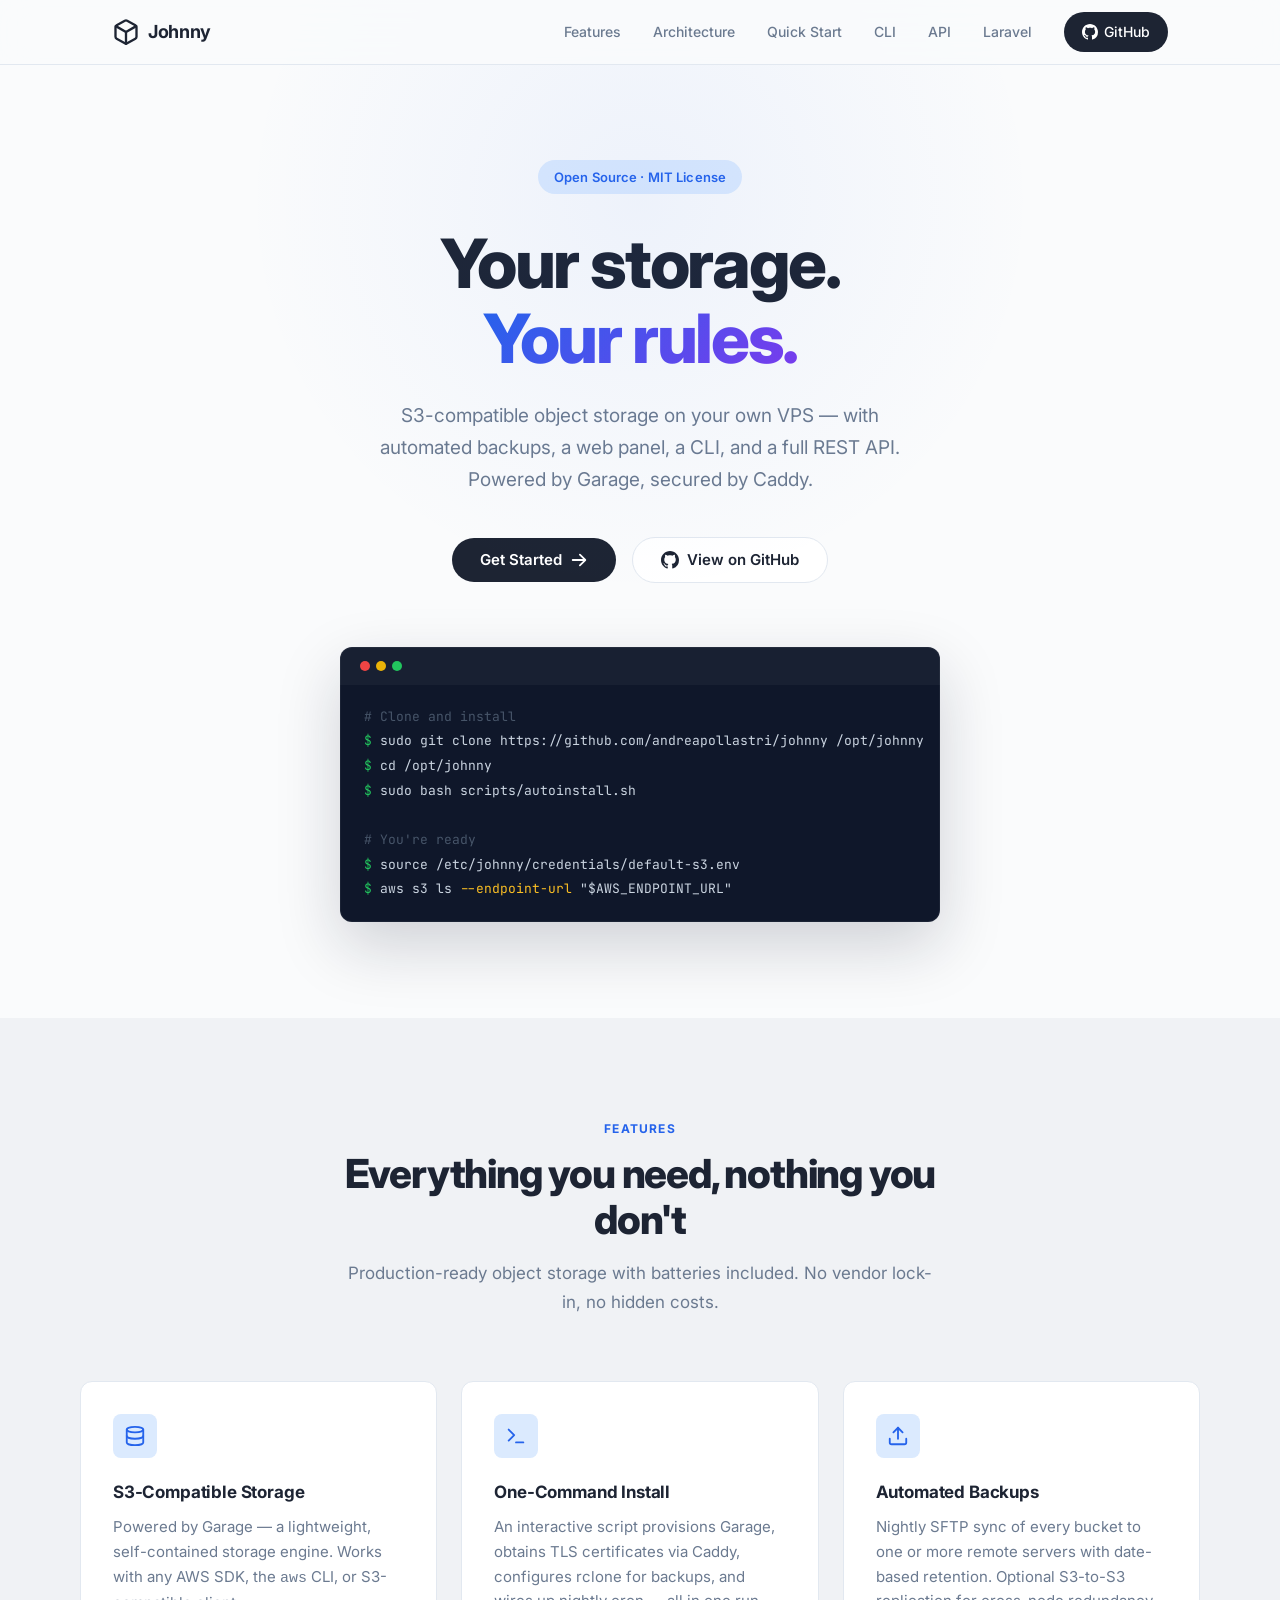
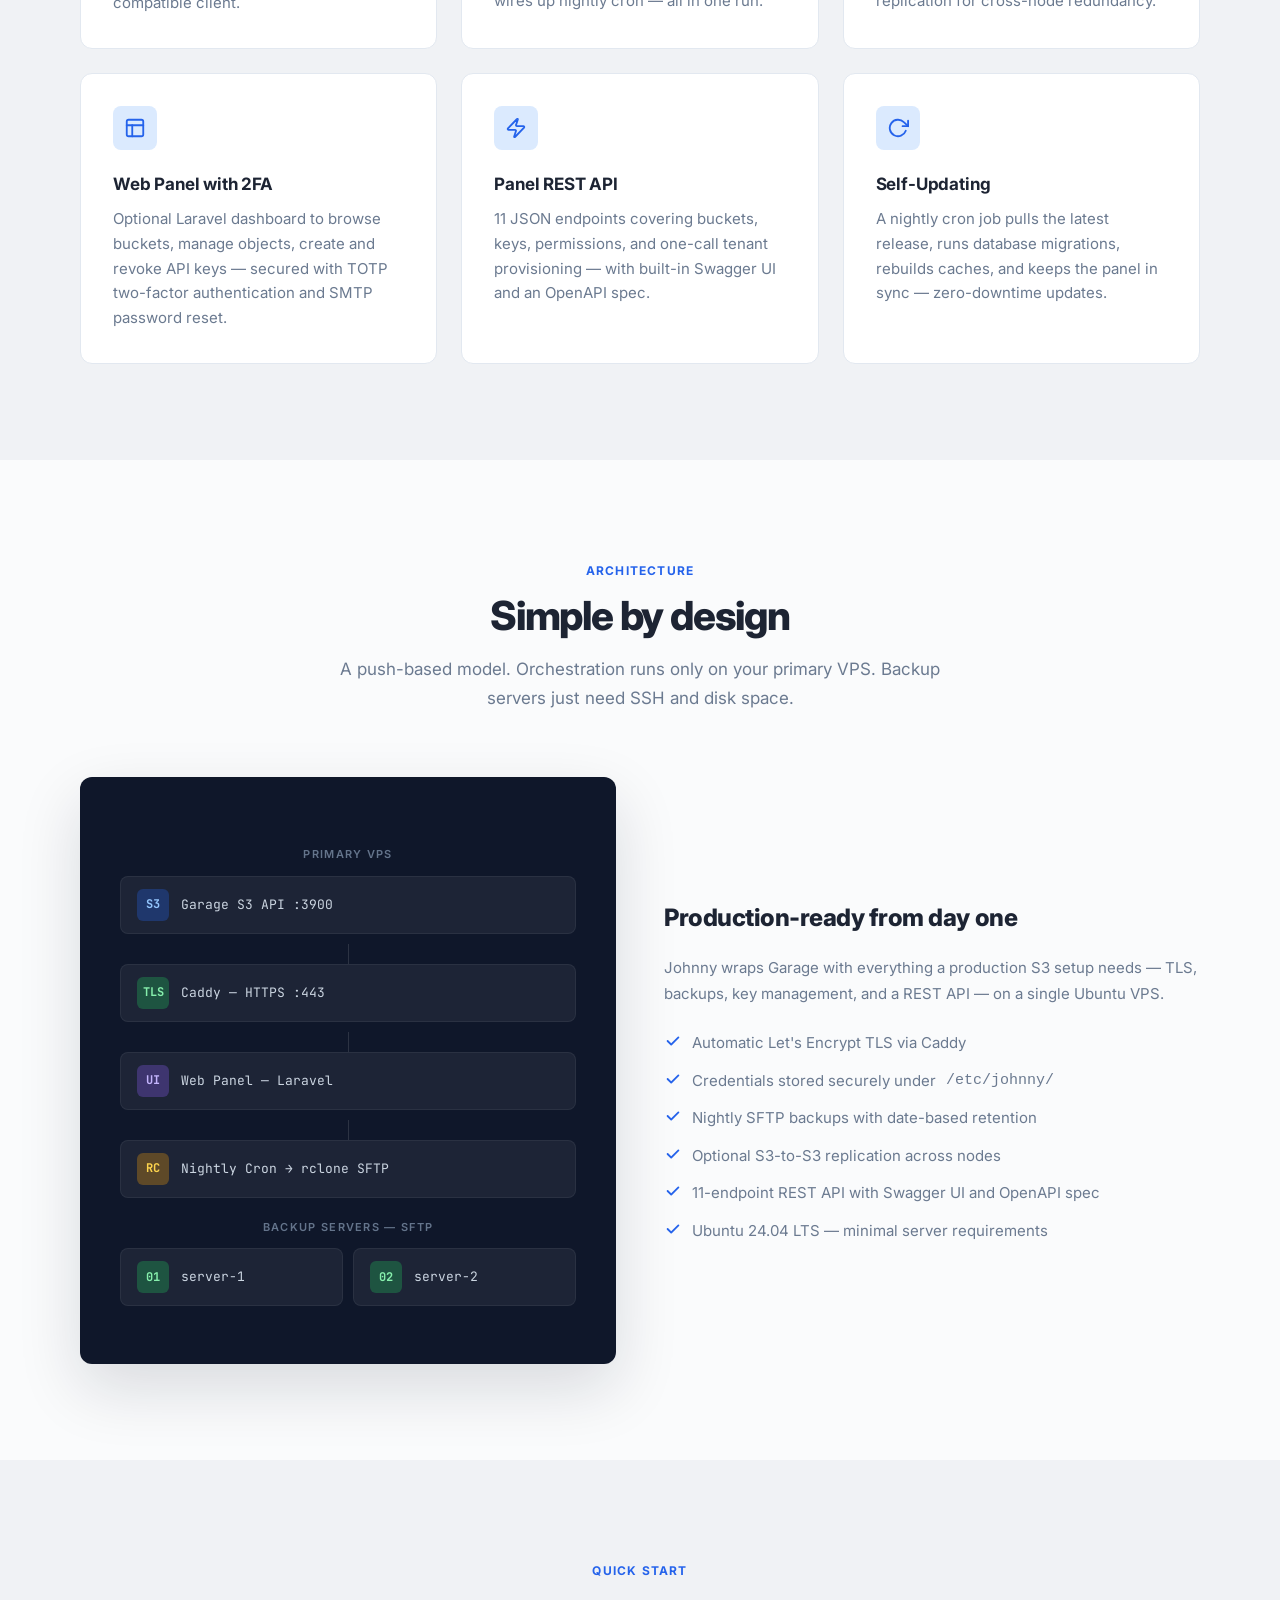
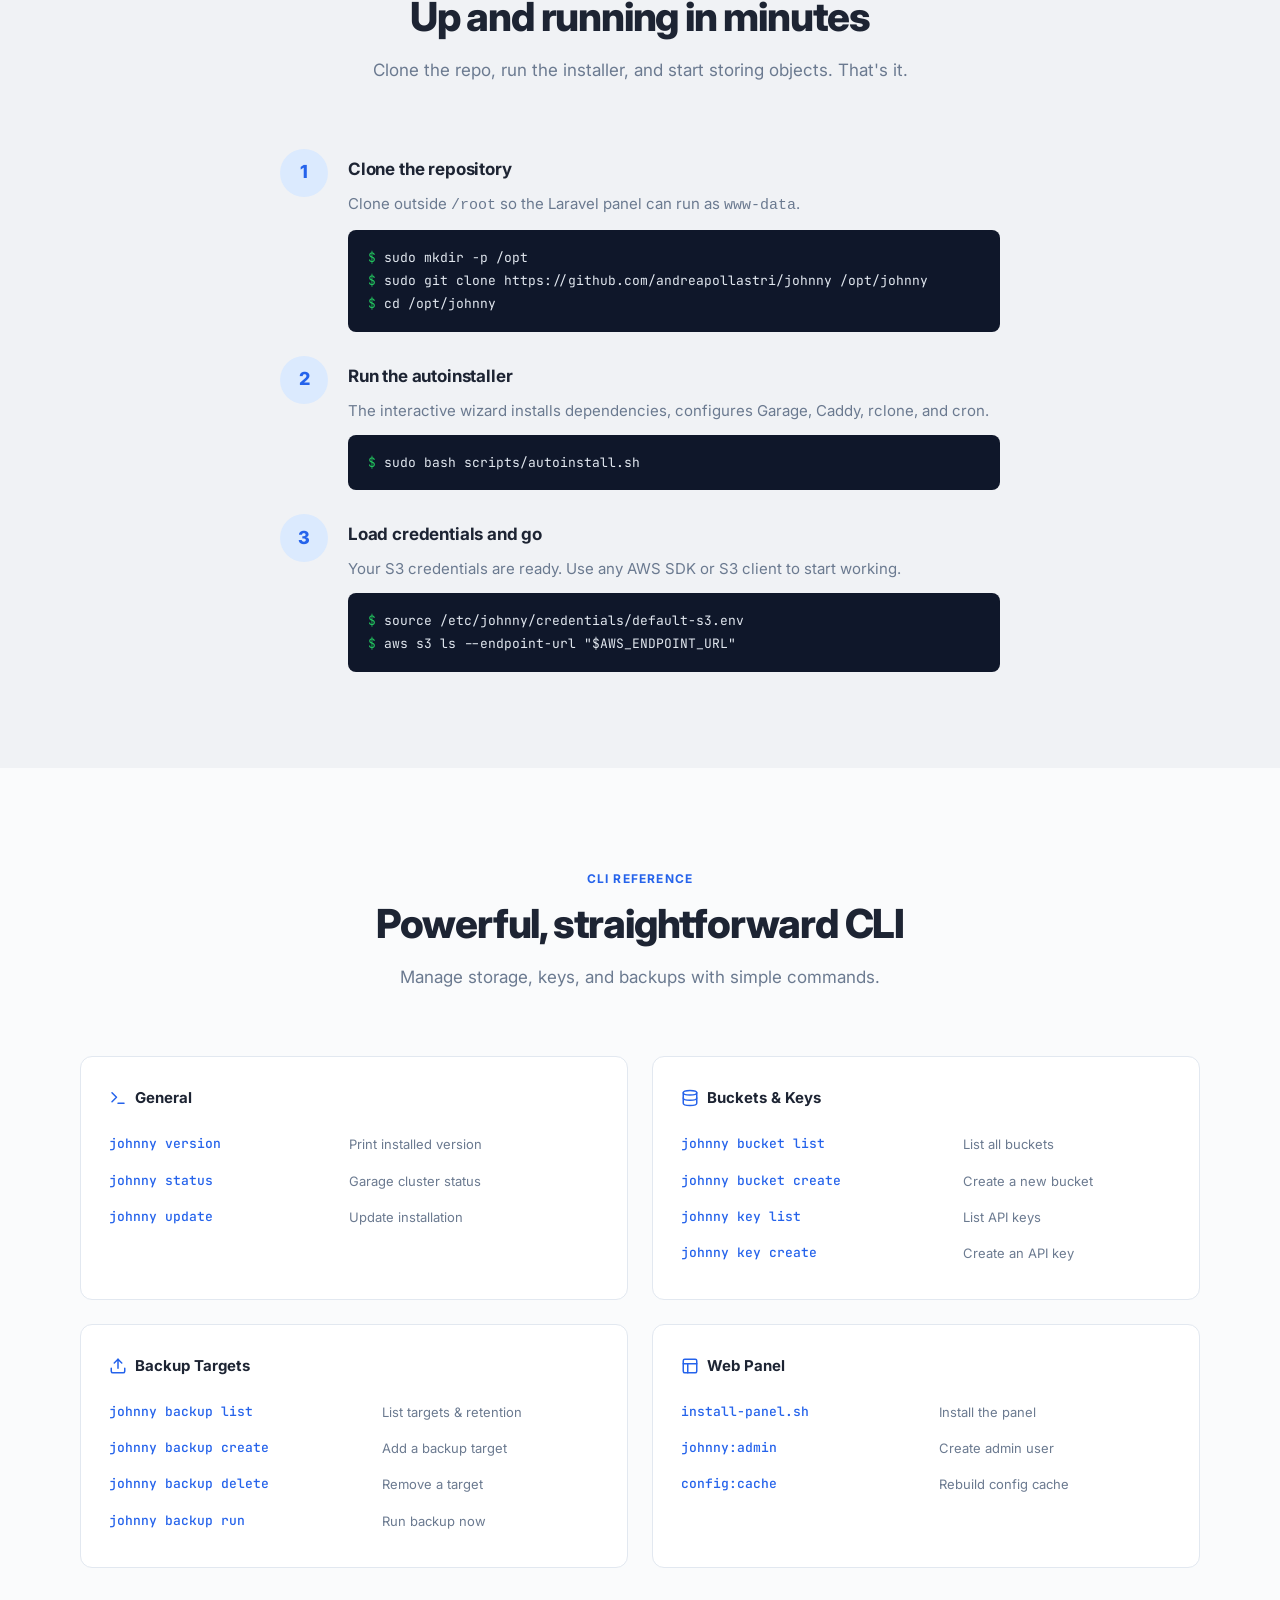
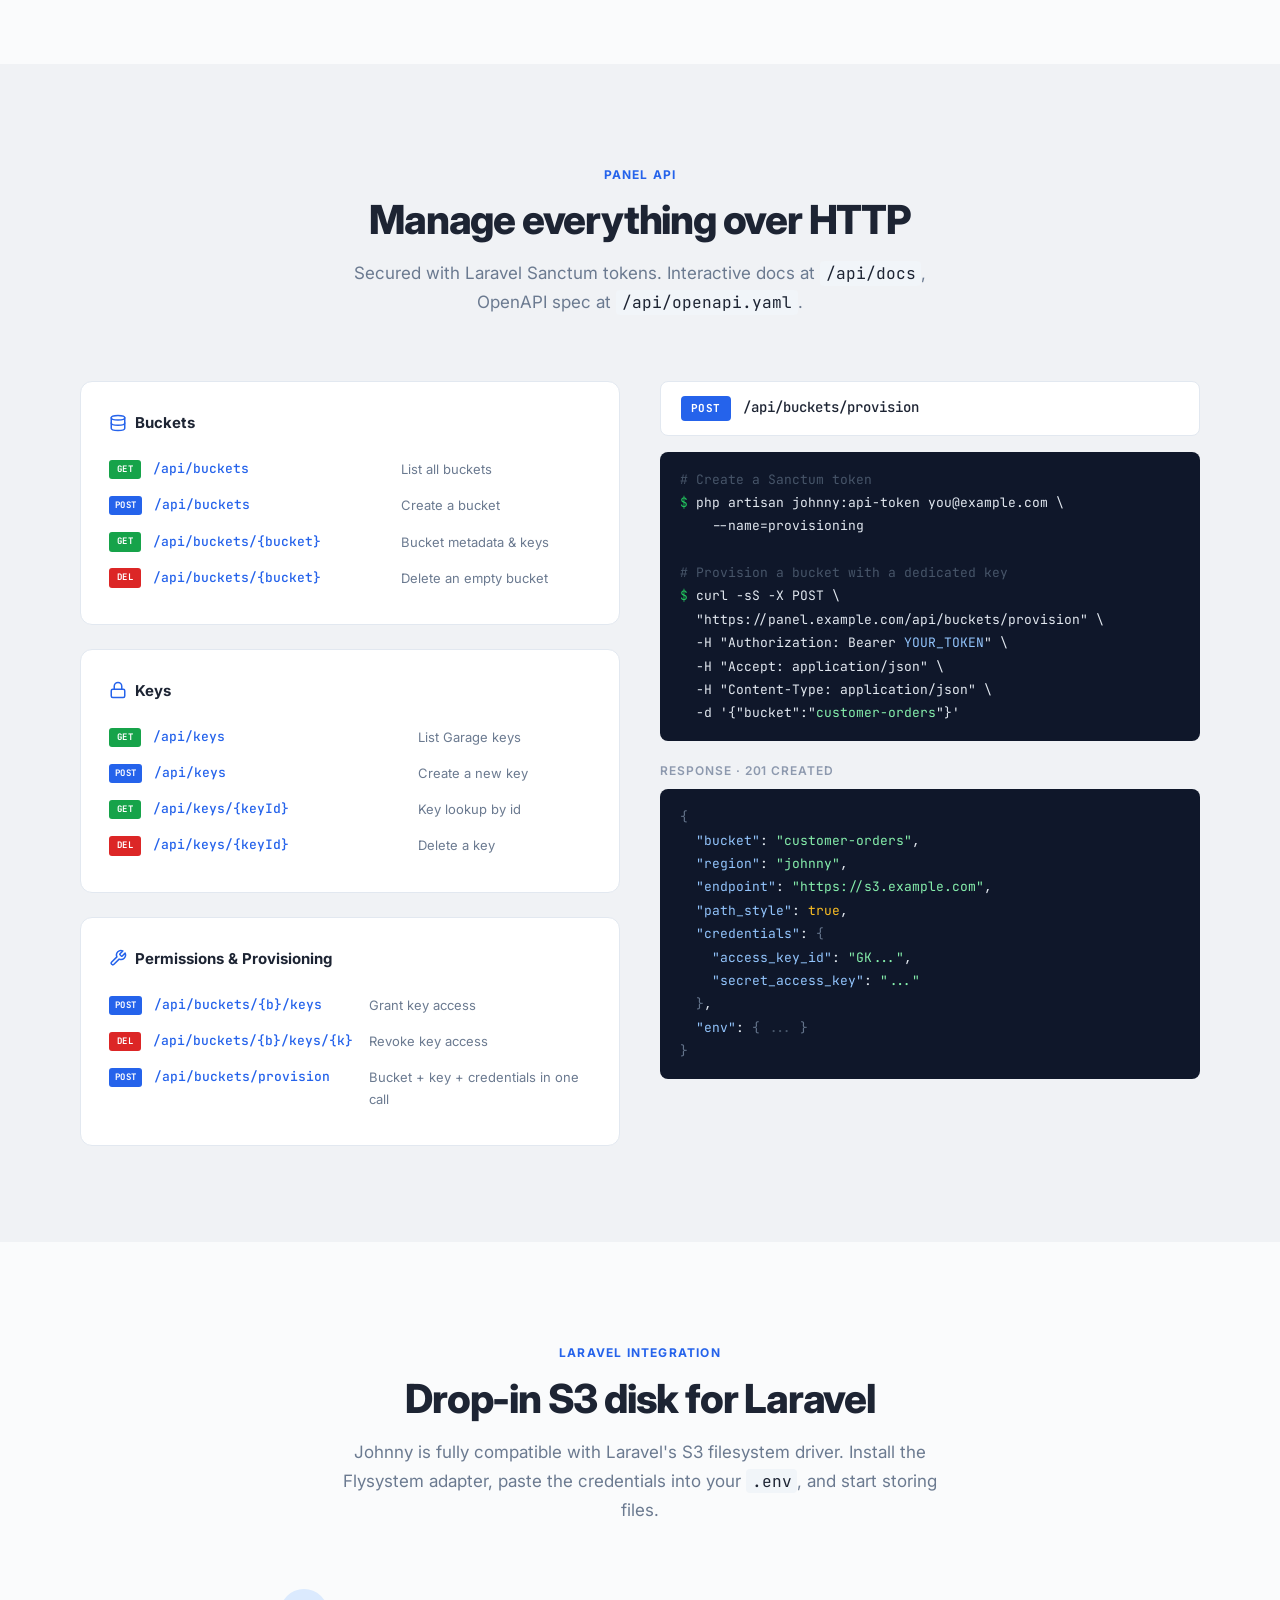
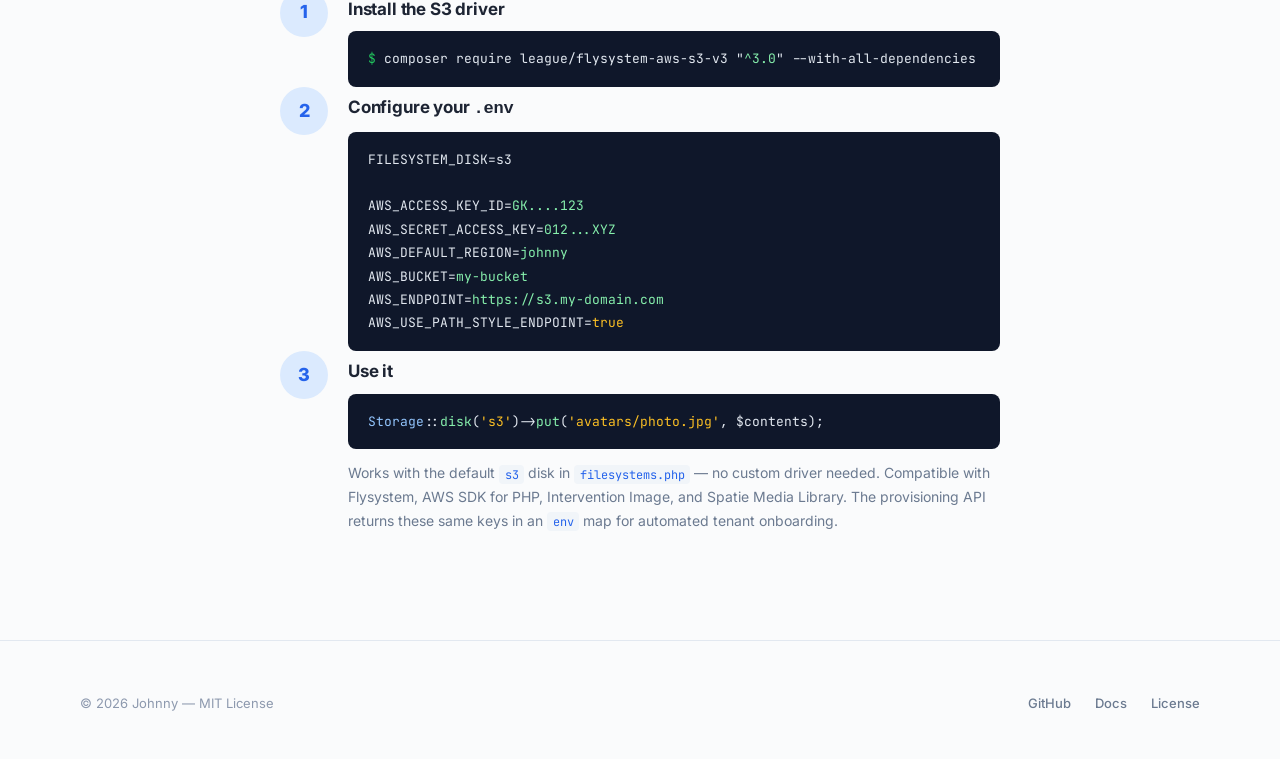
==== commit f4d77a80: "Laravel" ====
--- a/index.html
+++ b/index.html
@@ -87,6 +87,7 @@
         <li><a href="#quickstart">Quick Start</a></li>
         <li><a href="#cli">CLI</a></li>
         <li><a href="#api">API</a></li>
+        <li><a href="#laravel">Laravel</a></li>
         <li>
           <a href="https://github.com/andreapollastri/johnny" target="_blank" rel="noopener" class="nav-cta">
             <svg viewBox="0 0 16 16" fill="currentColor">
@@ -647,7 +648,7 @@
   </section>
 
   <!-- ── Laravel ────────────────────────────── -->
-  <section class="section">
+  <section class="section" id="laravel">
     <div class="container">
       <div class="section-header fade-in">
         <span class="section-label">Laravel Integration</span>
--- a/css/style.css
+++ b/css/style.css
@@ -599,6 +599,10 @@
   display: flex;
   align-items: center;
   justify-content: center;
+}
+
+.step-content {
+  padding-top: 0.375rem;
 }
 
 .step-content h3 {
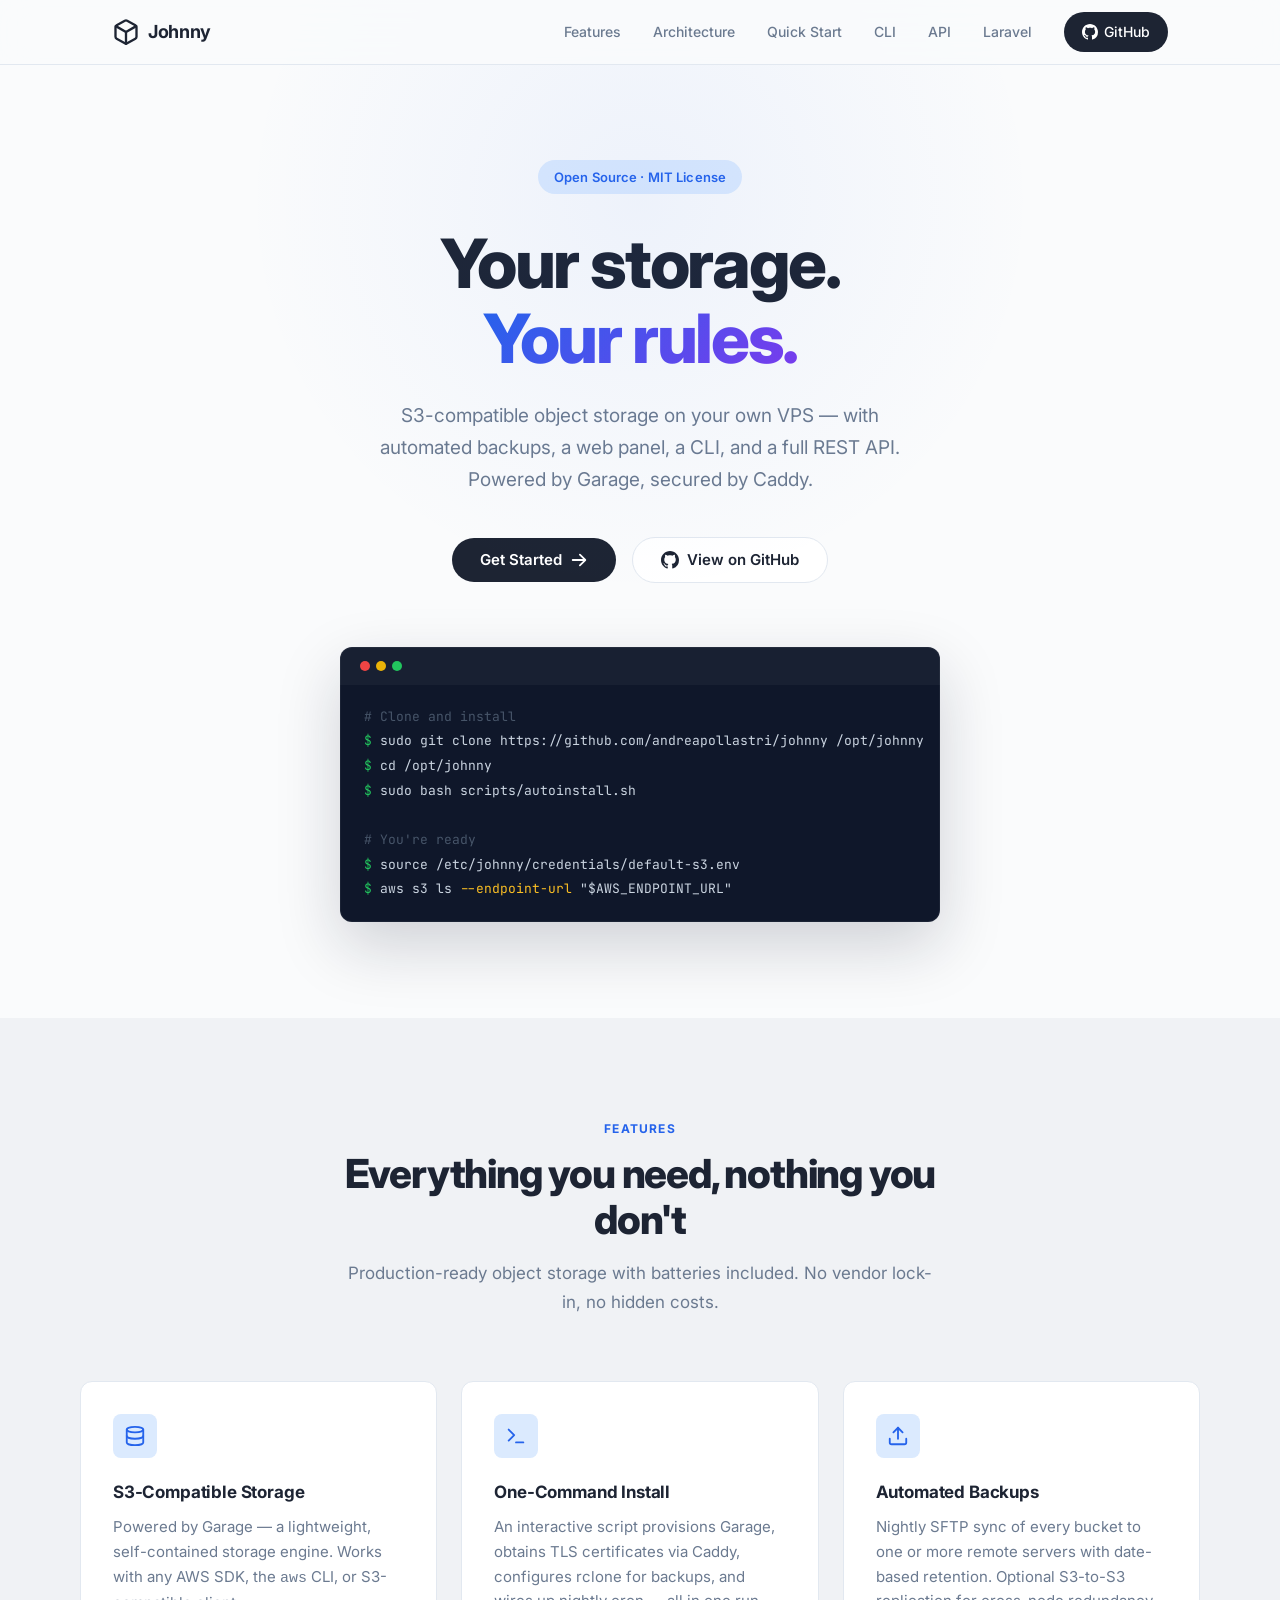
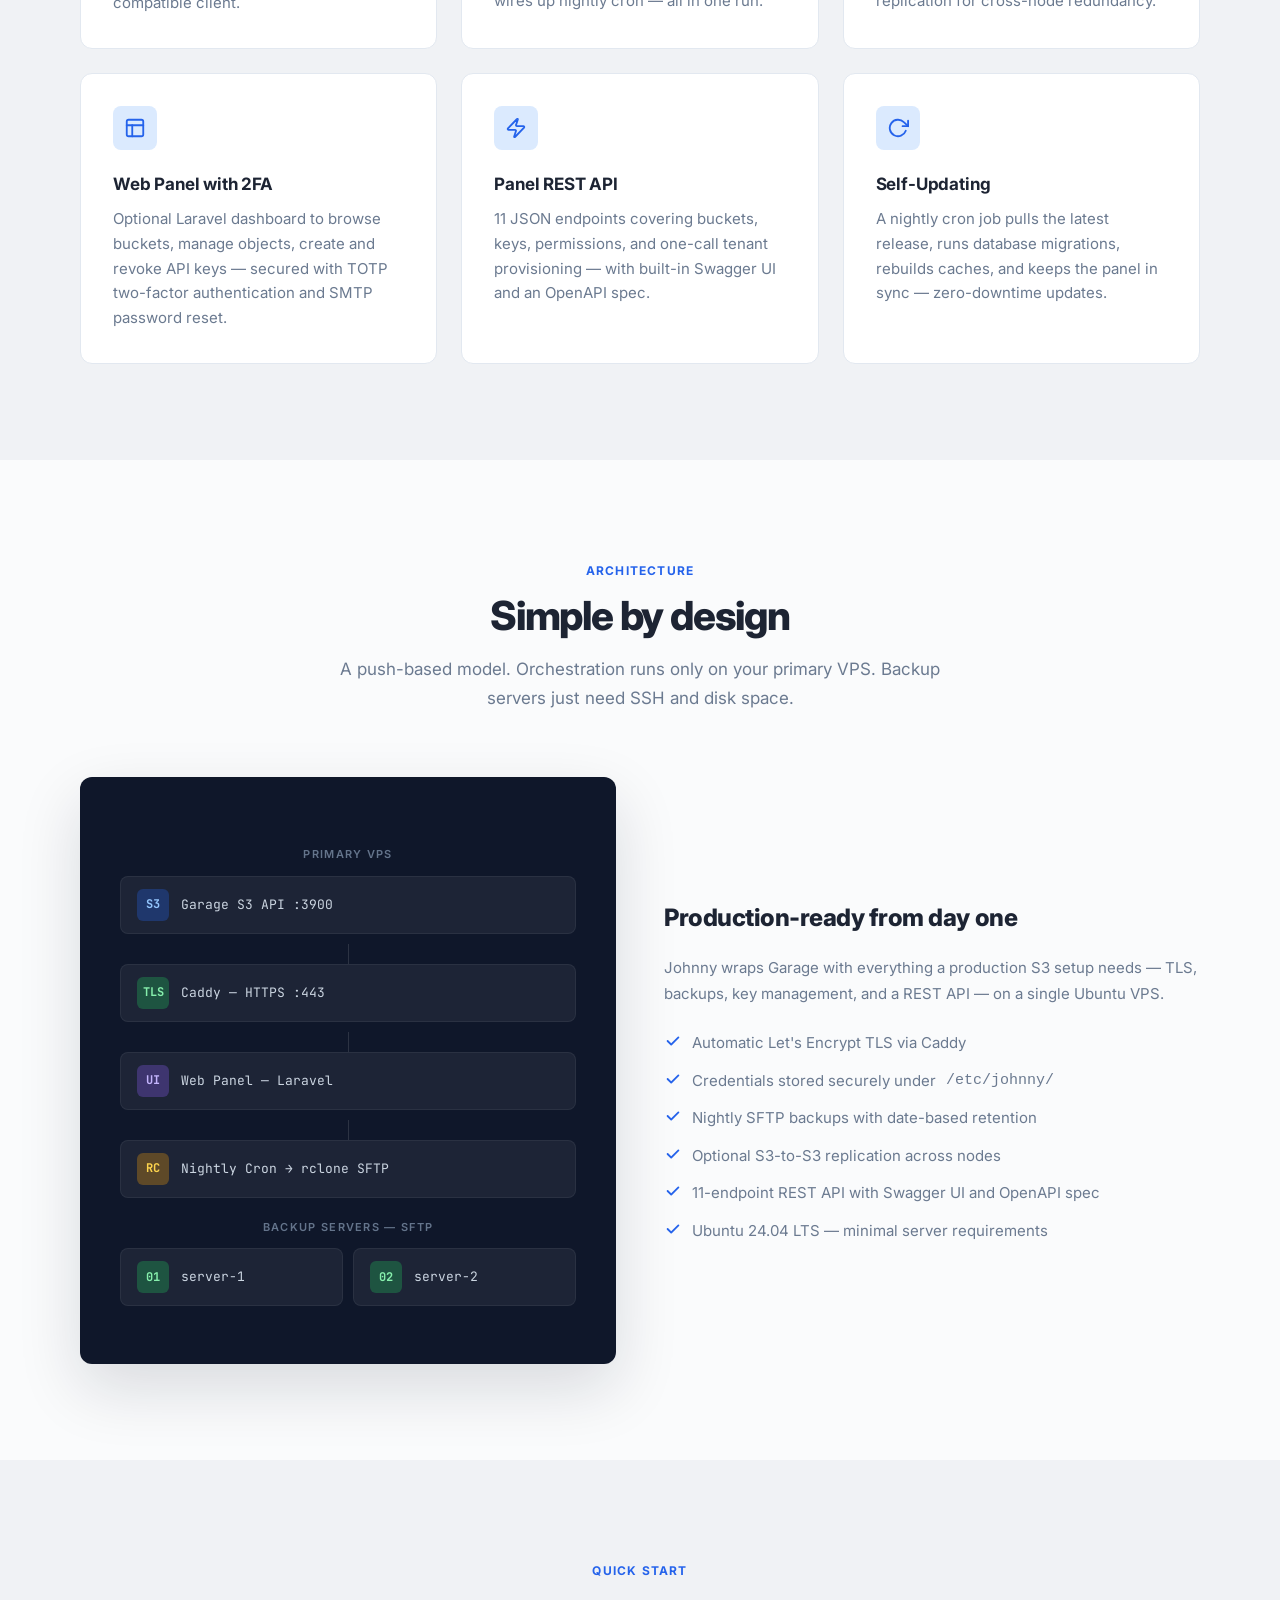
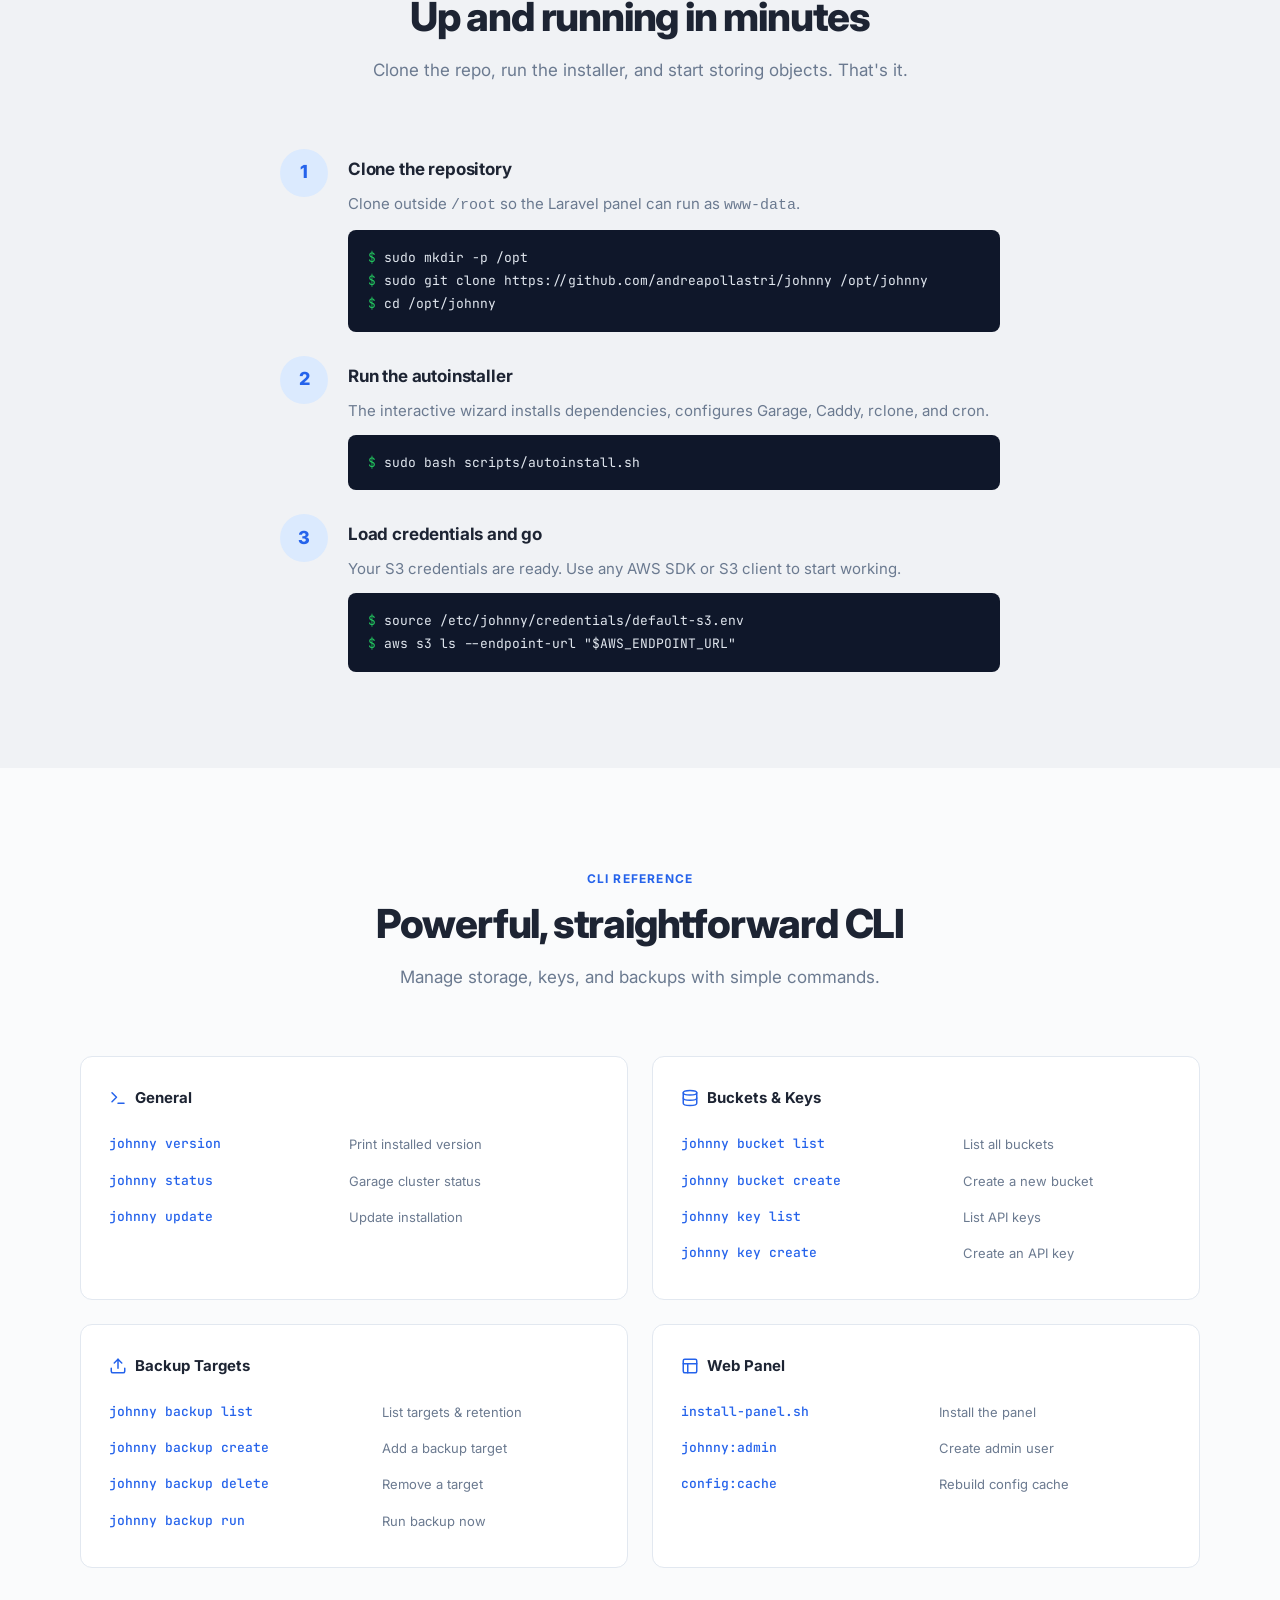
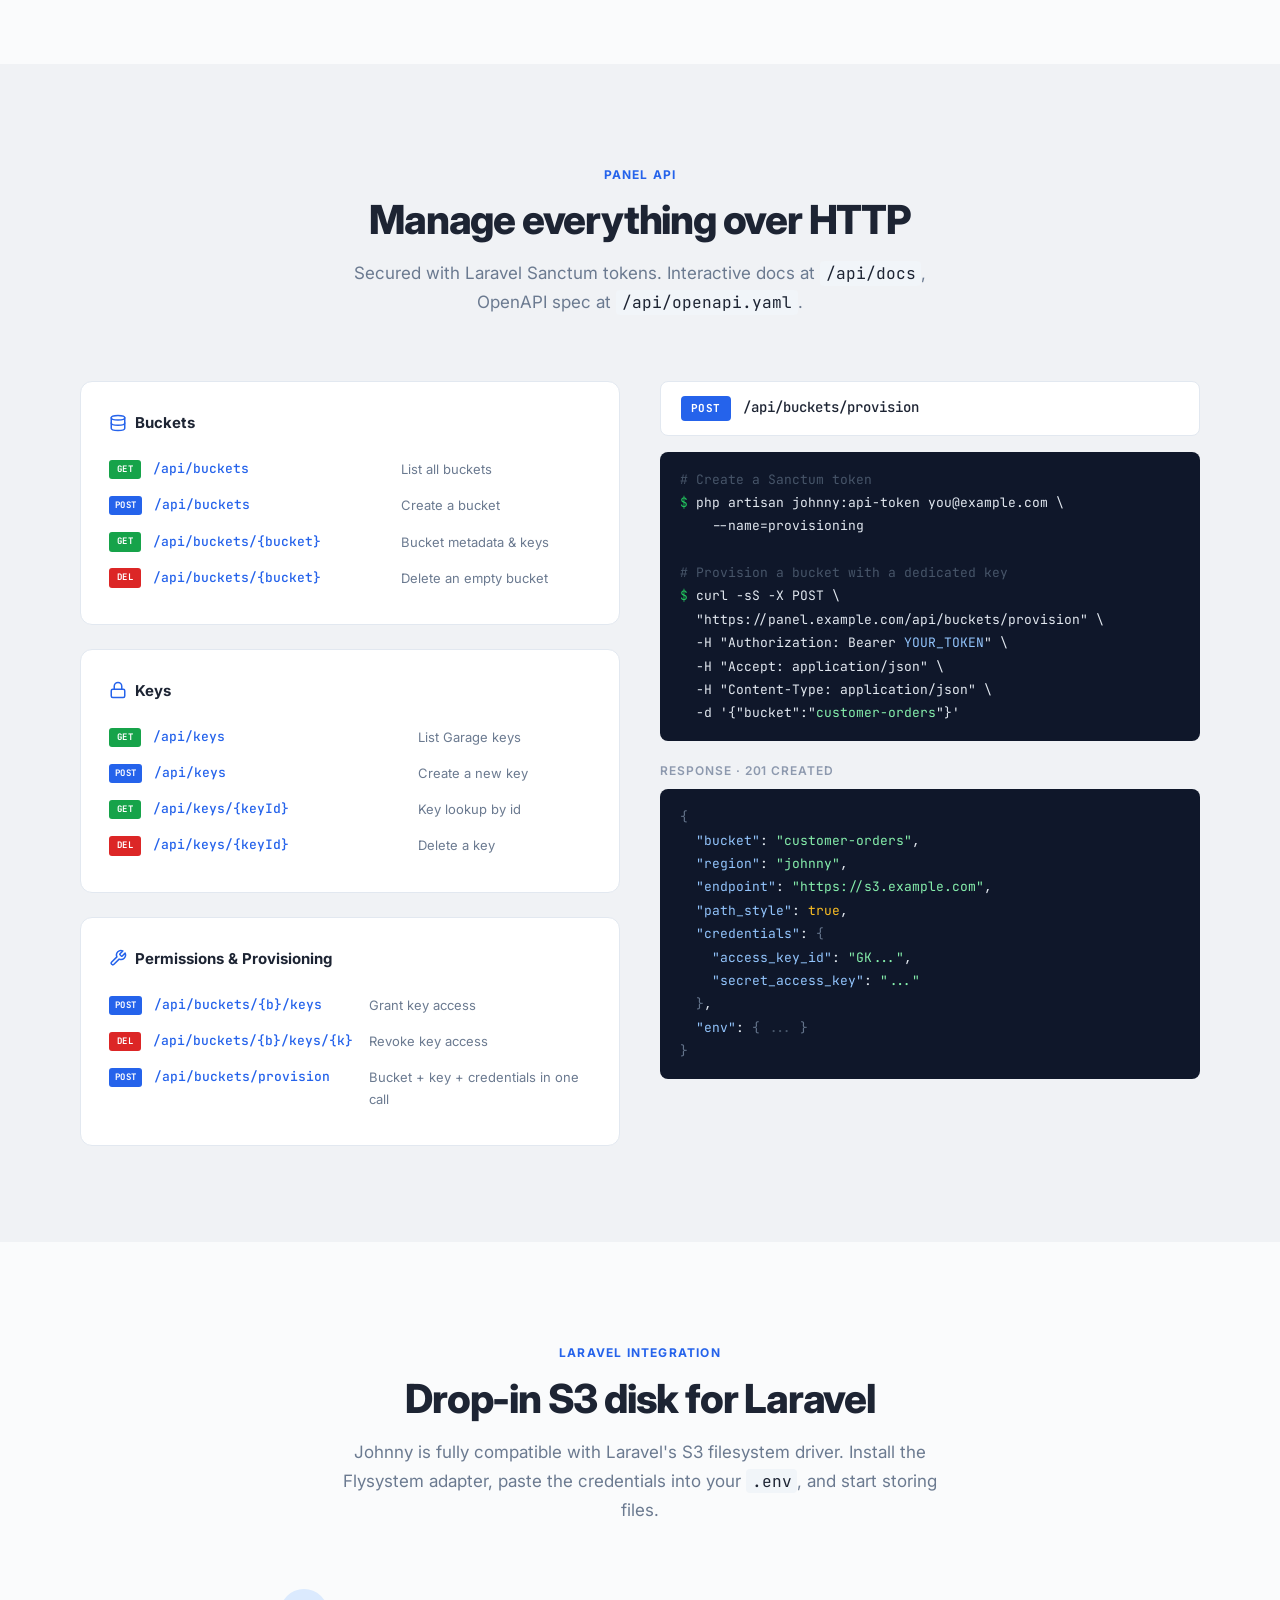
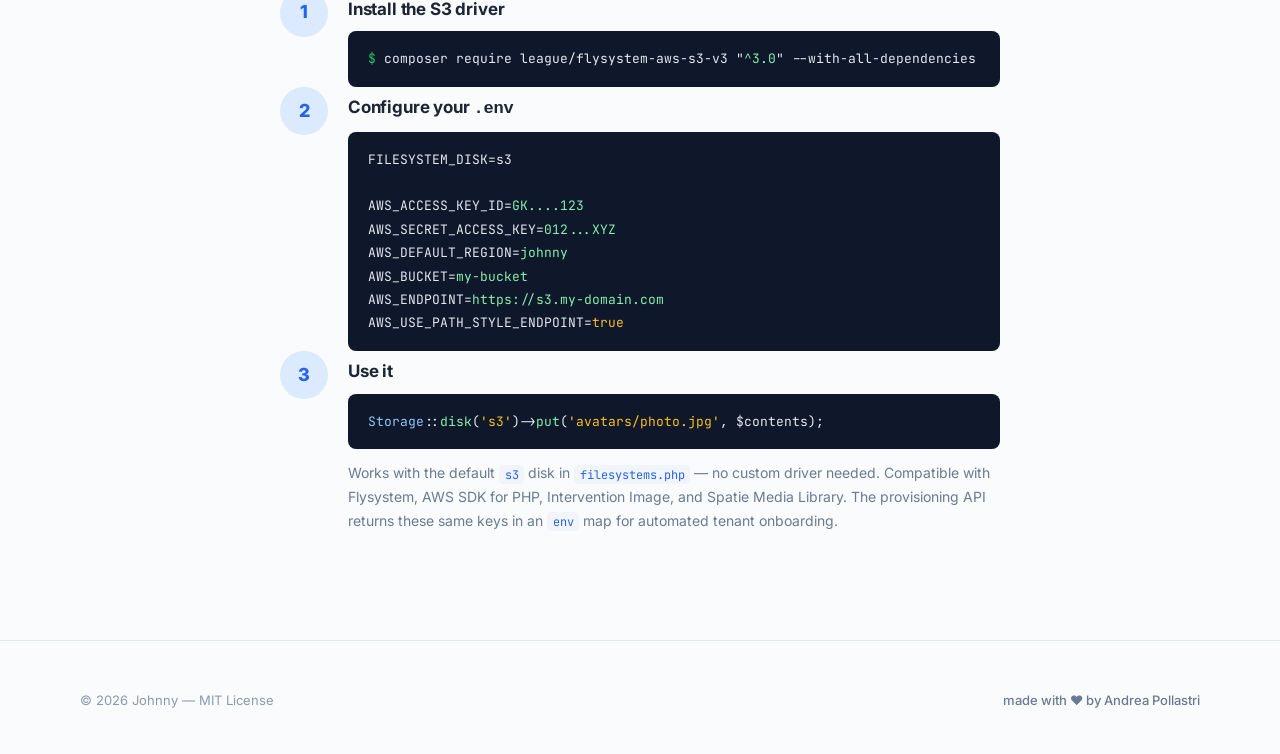
==== commit 06e68485: "Credits" ====
--- a/index.html
+++ b/index.html
@@ -726,11 +726,8 @@
         &copy; 2026 Johnny &mdash; MIT License
       </div>
       <ul class="footer-links">
-        <li><a href="https://github.com/andreapollastri/johnny" target="_blank" rel="noopener">GitHub</a></li>
-        <li><a href="https://github.com/andreapollastri/johnny/blob/main/README.md" target="_blank"
-            rel="noopener">Docs</a></li>
-        <li><a href="https://github.com/andreapollastri/johnny/blob/main/LICENSE" target="_blank"
-            rel="noopener">License</a></li>
+        <li>made with <span aria-hidden="true">♥</span> by <a href="https://web.ap.it" target="_blank"
+            rel="noopener">Andrea Pollastri</a></li>
       </ul>
     </div>
   </footer>
--- a/css/style.css
+++ b/css/style.css
@@ -888,6 +888,12 @@
   display: flex;
   gap: 1.5rem;
   list-style: none;
+}
+
+.footer-links li {
+  font-size: 0.8125rem;
+  color: var(--color-text-muted);
+  font-weight: 500;
 }
 
 .footer-links a {
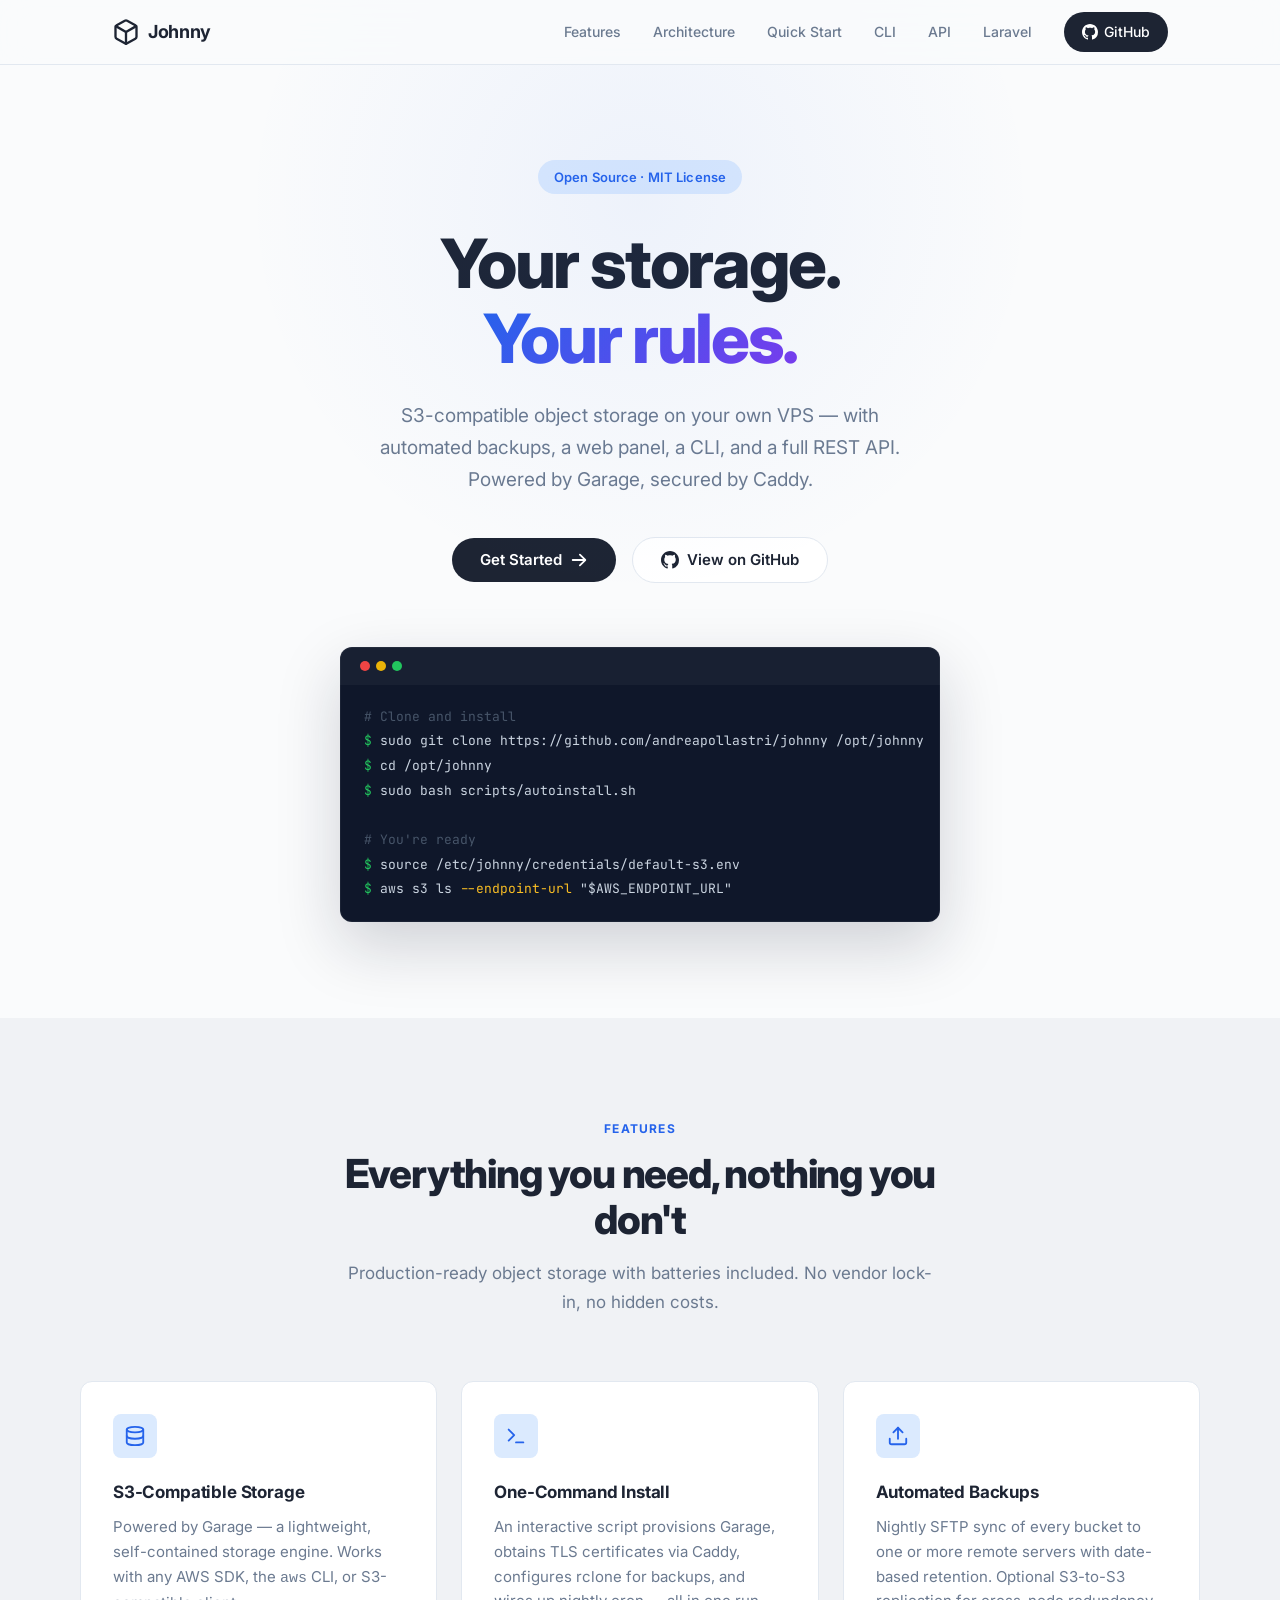
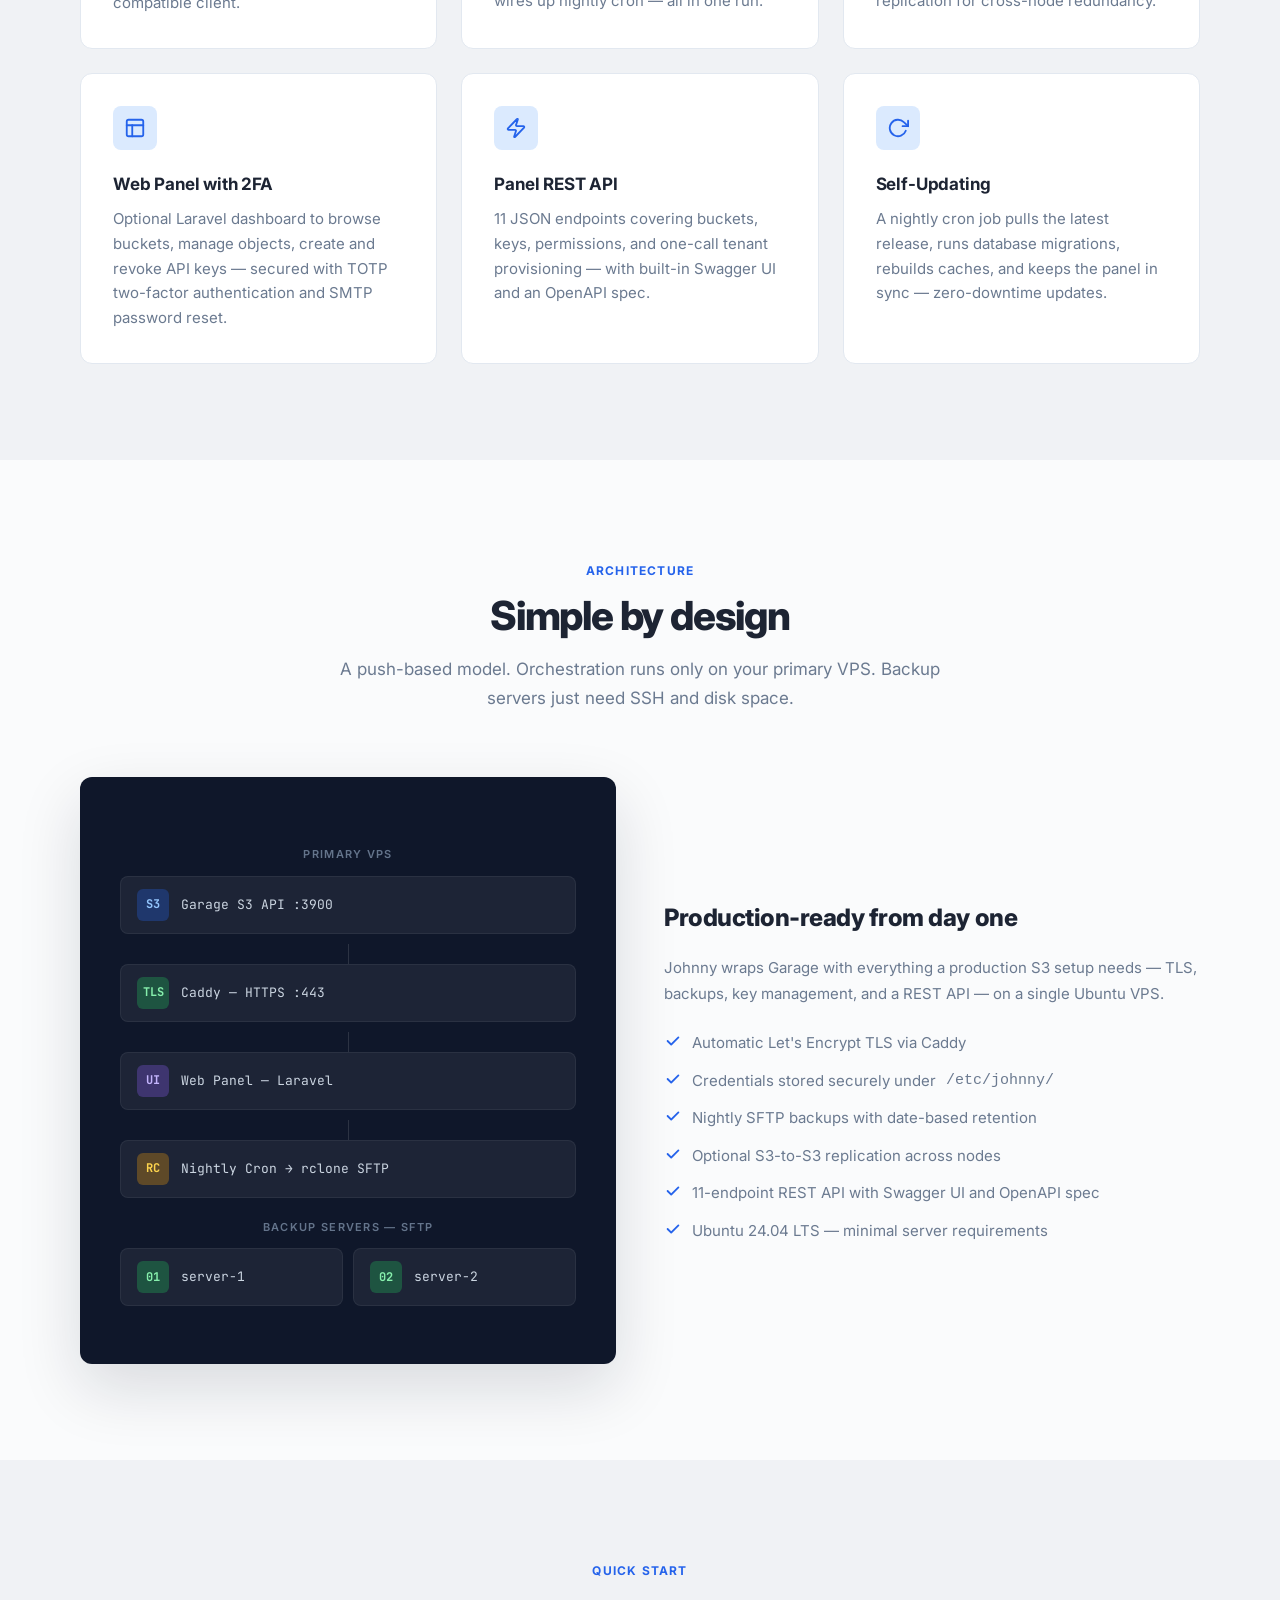
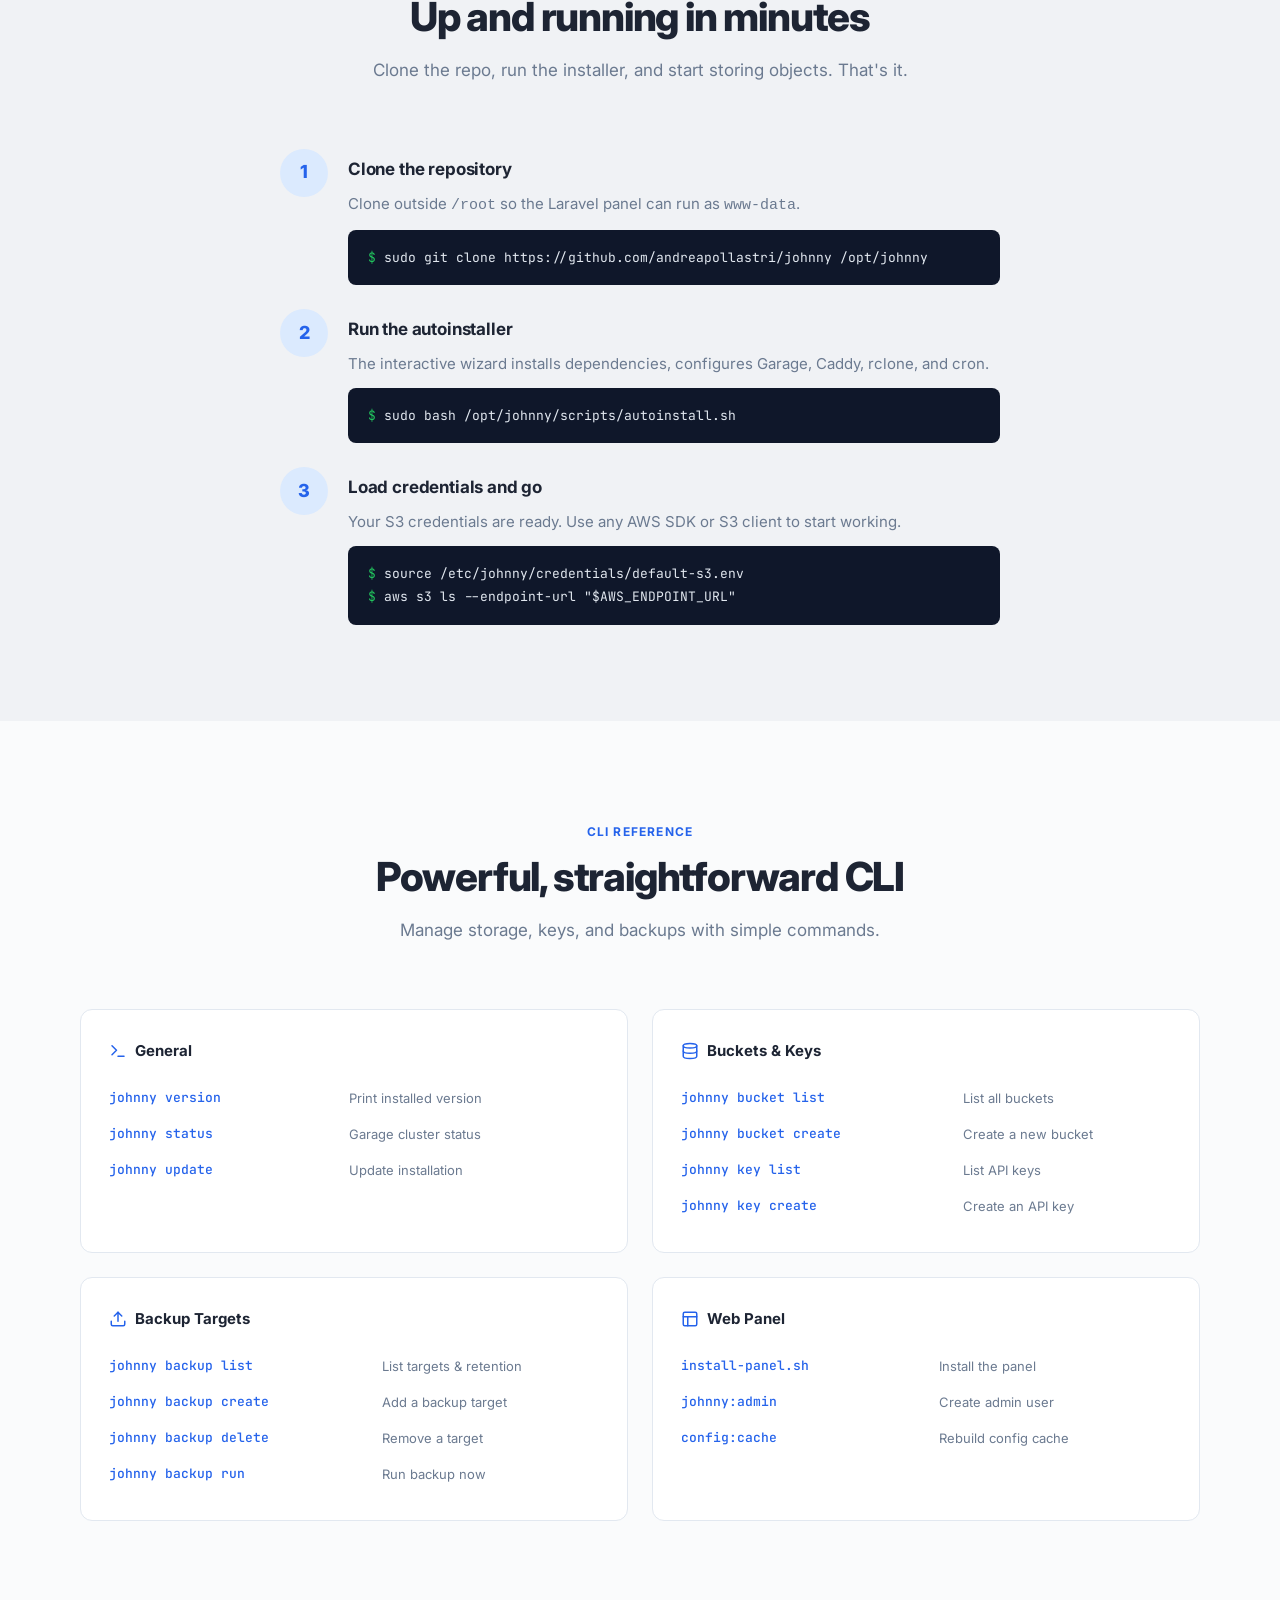
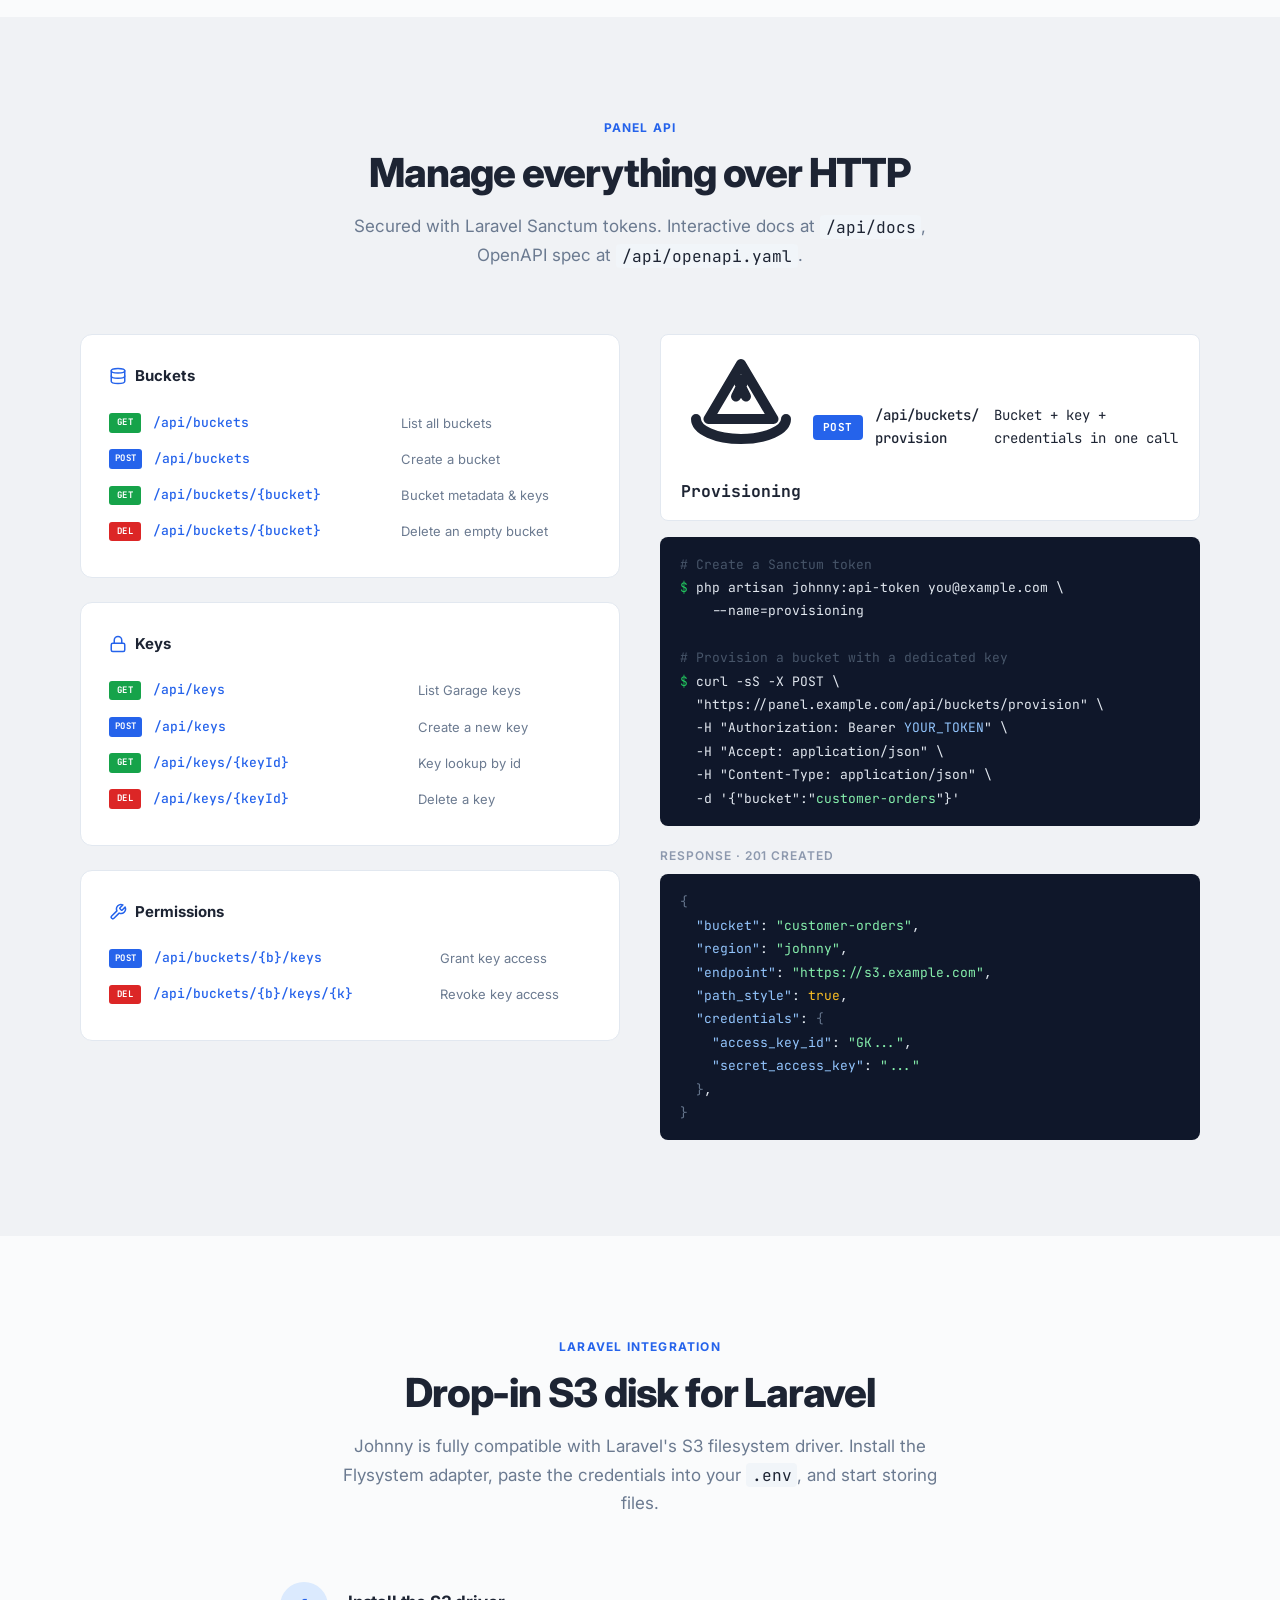
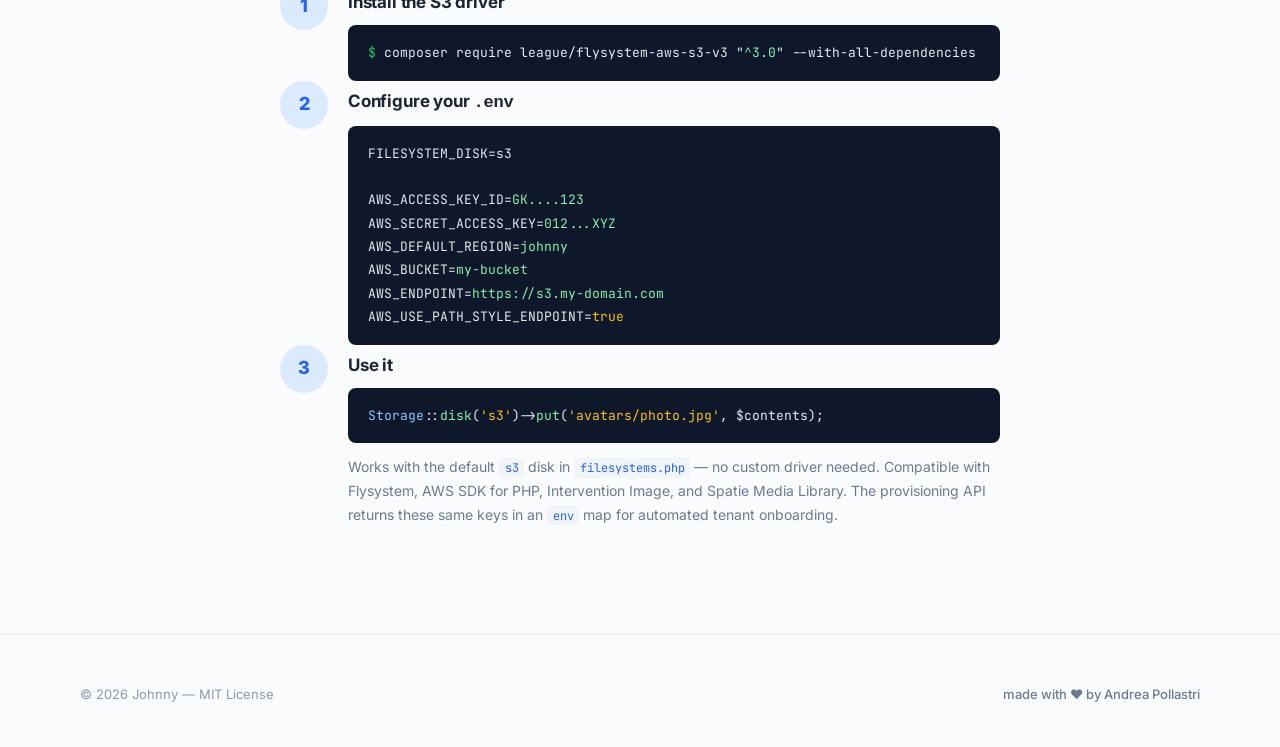
==== commit a9ca6b02: "fix" ====
--- a/index.html
+++ b/index.html
@@ -358,9 +358,7 @@
             <h3>Clone the repository</h3>
             <p>Clone outside <code>/root</code> so the Laravel panel can run as <code>www-data</code>.</p>
             <div class="code-block">
-              <span class="prompt">$</span> sudo mkdir -p /opt<br>
               <span class="prompt">$</span> sudo git clone https://github.com/andreapollastri/johnny /opt/johnny<br>
-              <span class="prompt">$</span> cd /opt/johnny
             </div>
           </div>
         </div>
@@ -370,7 +368,7 @@
             <h3>Run the autoinstaller</h3>
             <p>The interactive wizard installs dependencies, configures Garage, Caddy, rclone, and cron.</p>
             <div class="code-block">
-              <span class="prompt">$</span> sudo bash scripts/autoinstall.sh
+              <span class="prompt">$</span> sudo bash /opt/johnny/scripts/autoinstall.sh
             </div>
           </div>
         </div>
@@ -585,7 +583,7 @@
                 <path
                   d="M14.7 6.3a1 1 0 000 1.4l1.6 1.6a1 1 0 001.4 0l3.77-3.77a6 6 0 01-7.94 7.94l-6.91 6.91a2.12 2.12 0 01-3-3l6.91-6.91a6 6 0 017.94-7.94l-3.76 3.76z" />
               </svg>
-              Permissions &amp; Provisioning
+              Permissions
             </h3>
             <table class="cli-table">
               <tr>
@@ -596,17 +594,23 @@
                 <td><span class="api-badge del">DEL</span> /api/buckets/{b}/keys/{k}</td>
                 <td>Revoke key access</td>
               </tr>
-              <tr>
-                <td><span class="api-badge post">POST</span> /api/buckets/provision</td>
-                <td>Bucket + key + credentials in one call</td>
-              </tr>
             </table>
           </div>
         </div>
         <div class="api-example">
           <div class="api-example-header">
+            <h3>
+              <svg viewBox="0 0 24 24" fill="none" stroke="currentColor" stroke-width="2" stroke-linecap="round"
+                stroke-linejoin="round">
+                <path d="M12 3L5.5 14h13L12 3z" />
+                <path d="M3 14c0 2.2 4 4 9 4s9-1.8 9-4" />
+                <path d="M11 5.5l2 4M13 5.5l-2 4" />
+              </svg>
+              Provisioning
+            </h3>
             <span class="api-method">POST</span>
             <span class="api-path">/api/buckets/provision</span>
+            <p>Bucket + key + credentials in one call</p>
           </div>
           <div class="code-block">
             <span class="comment"># Create a Sanctum token</span><br>
@@ -637,8 +641,6 @@
               &nbsp;&nbsp;&nbsp;&nbsp;<span style="color:#93c5fd">"secret_access_key"</span>: <span
                 style="color:#86efac">"..."</span><br>
               &nbsp;&nbsp;<span style="color:#64748b">}</span>,<br>
-              &nbsp;&nbsp;<span style="color:#93c5fd">"env"</span>: <span style="color:#64748b">{</span> <span
-                style="color:#475569">...</span> <span style="color:#64748b">}</span><br>
               <span style="color:#64748b">}</span>
             </div>
           </div>
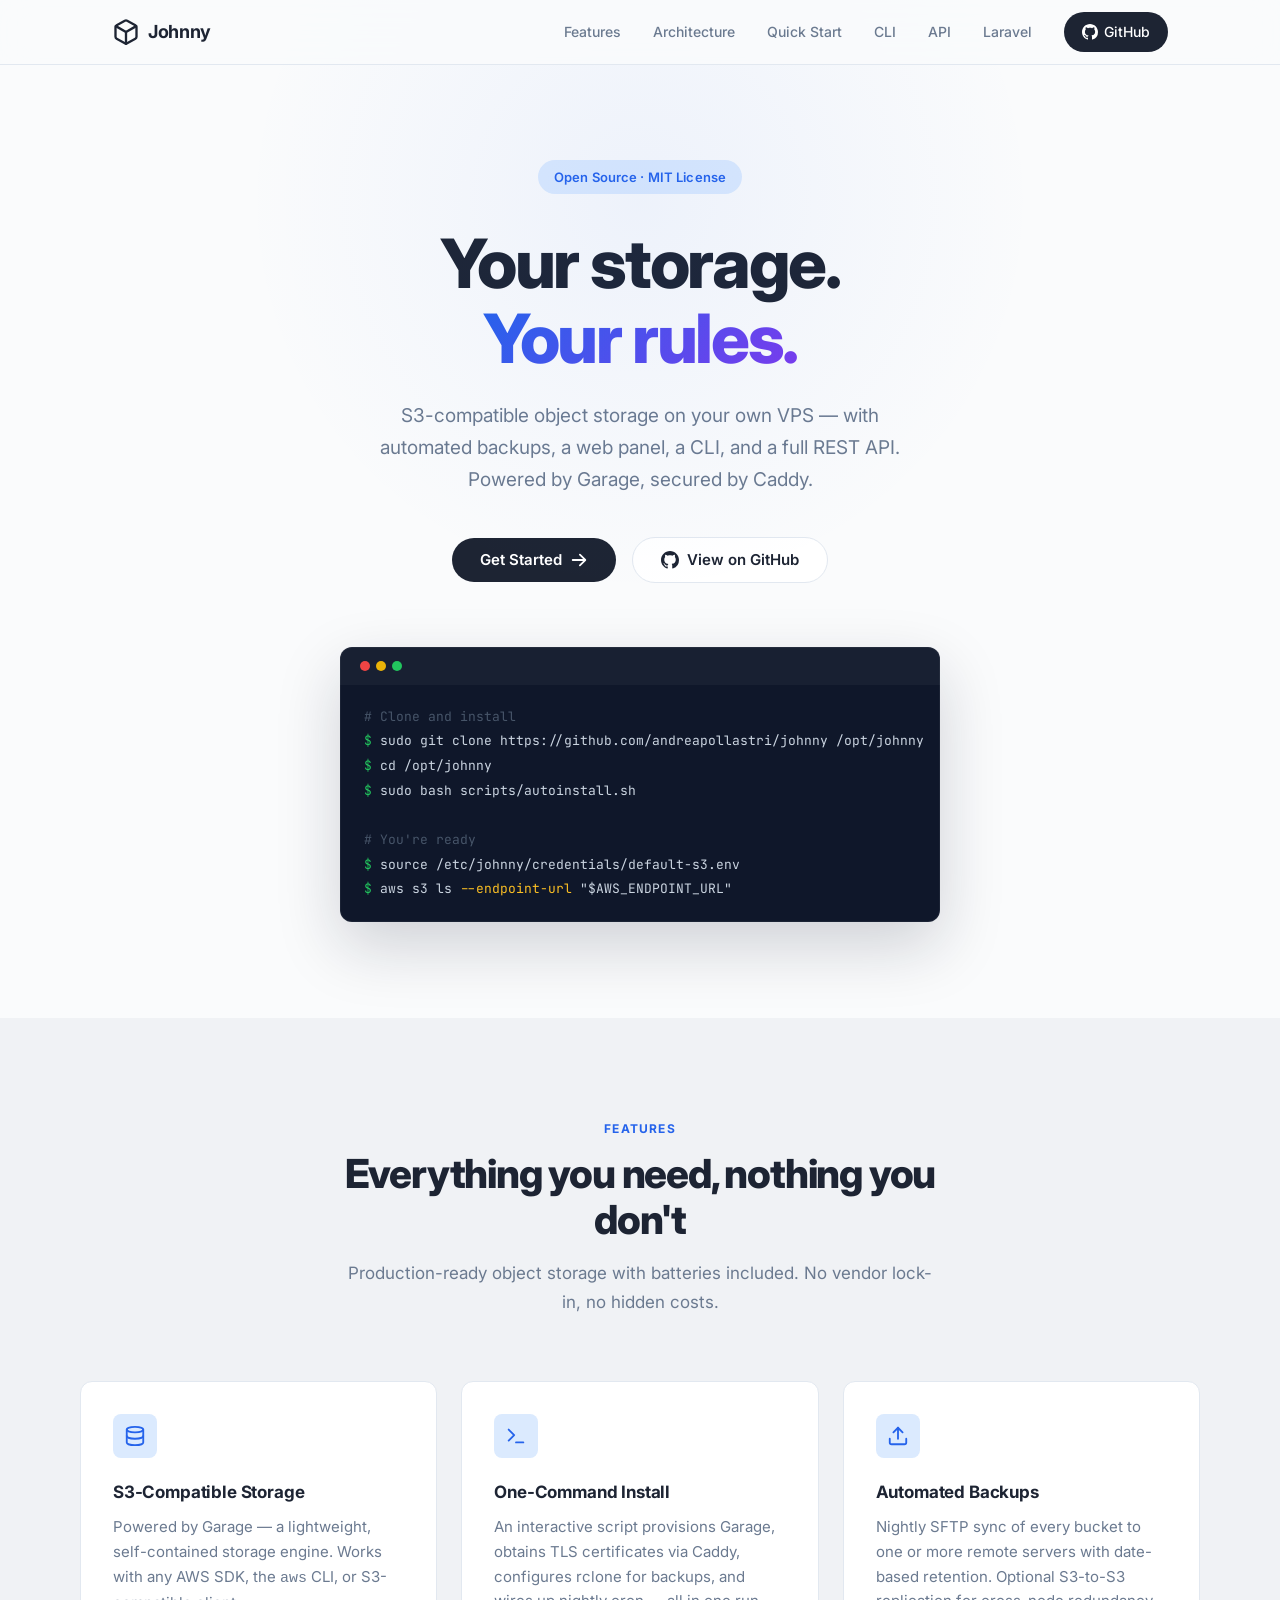
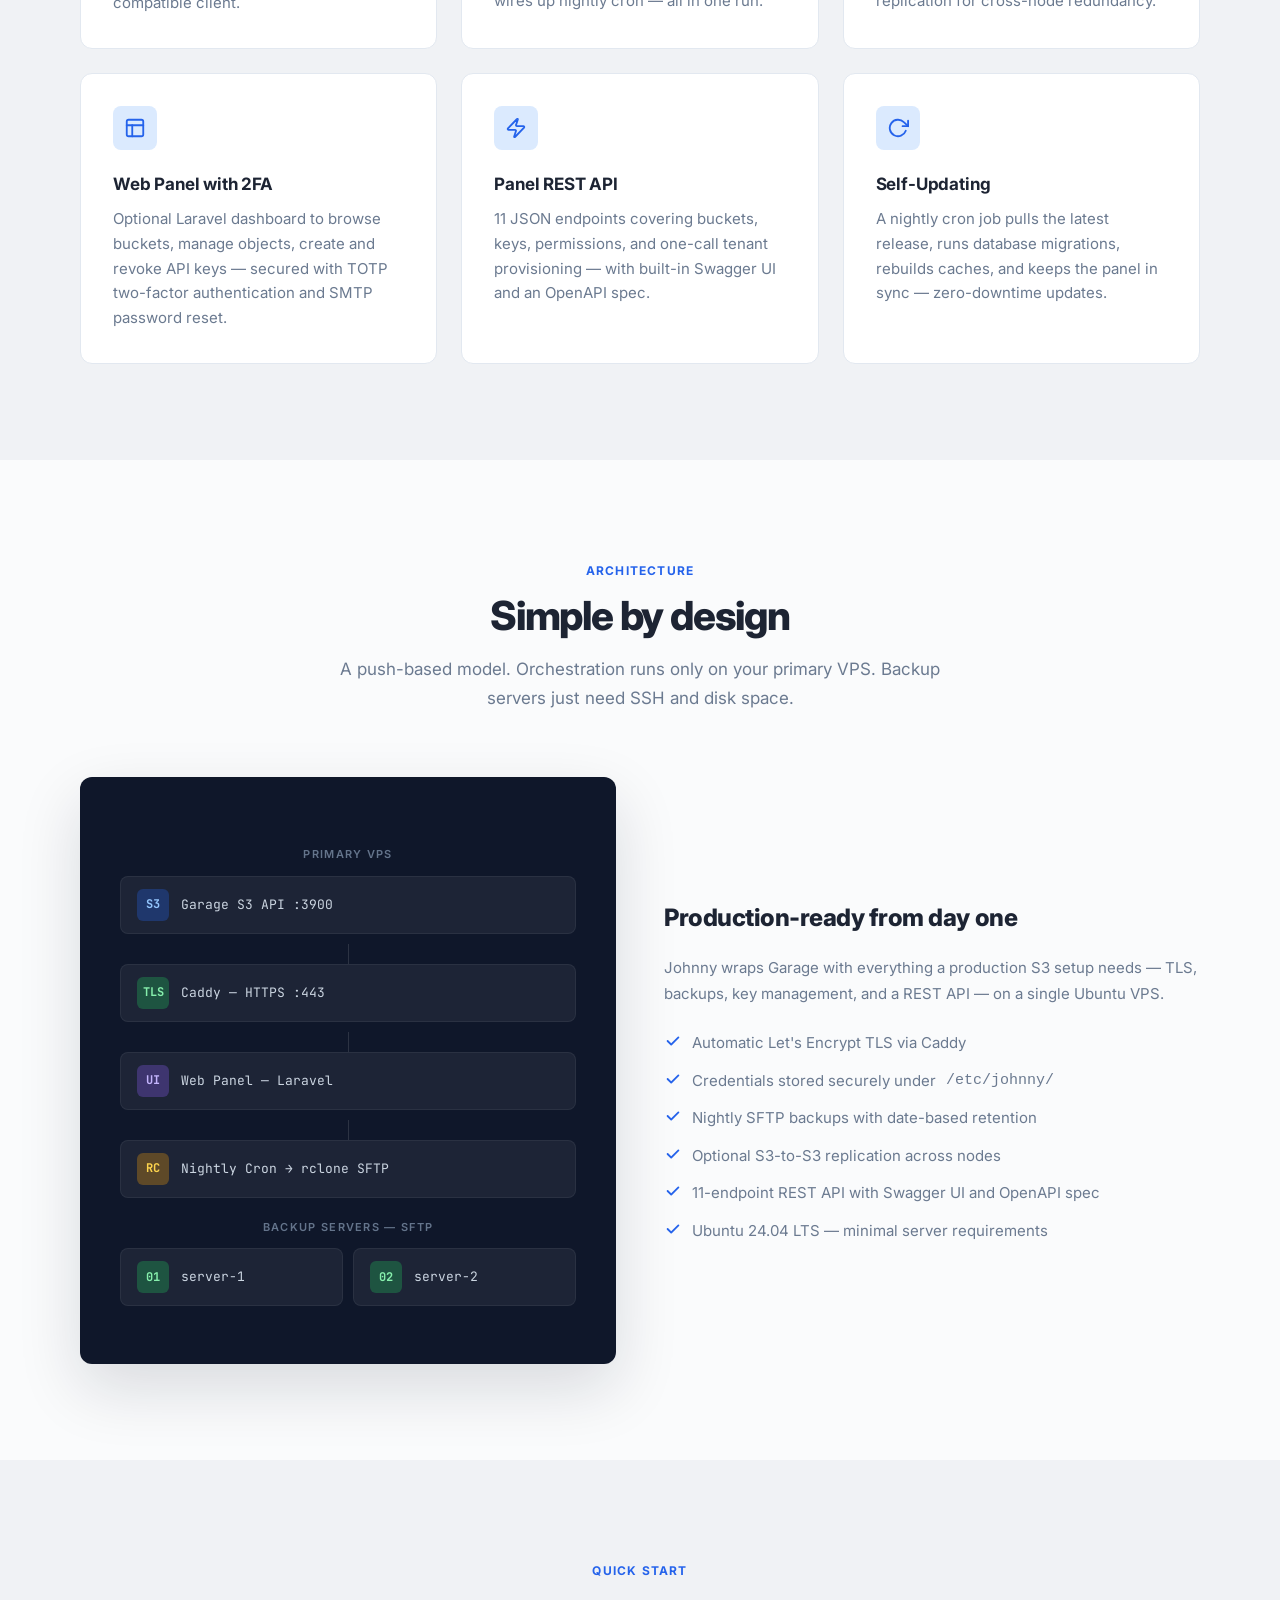
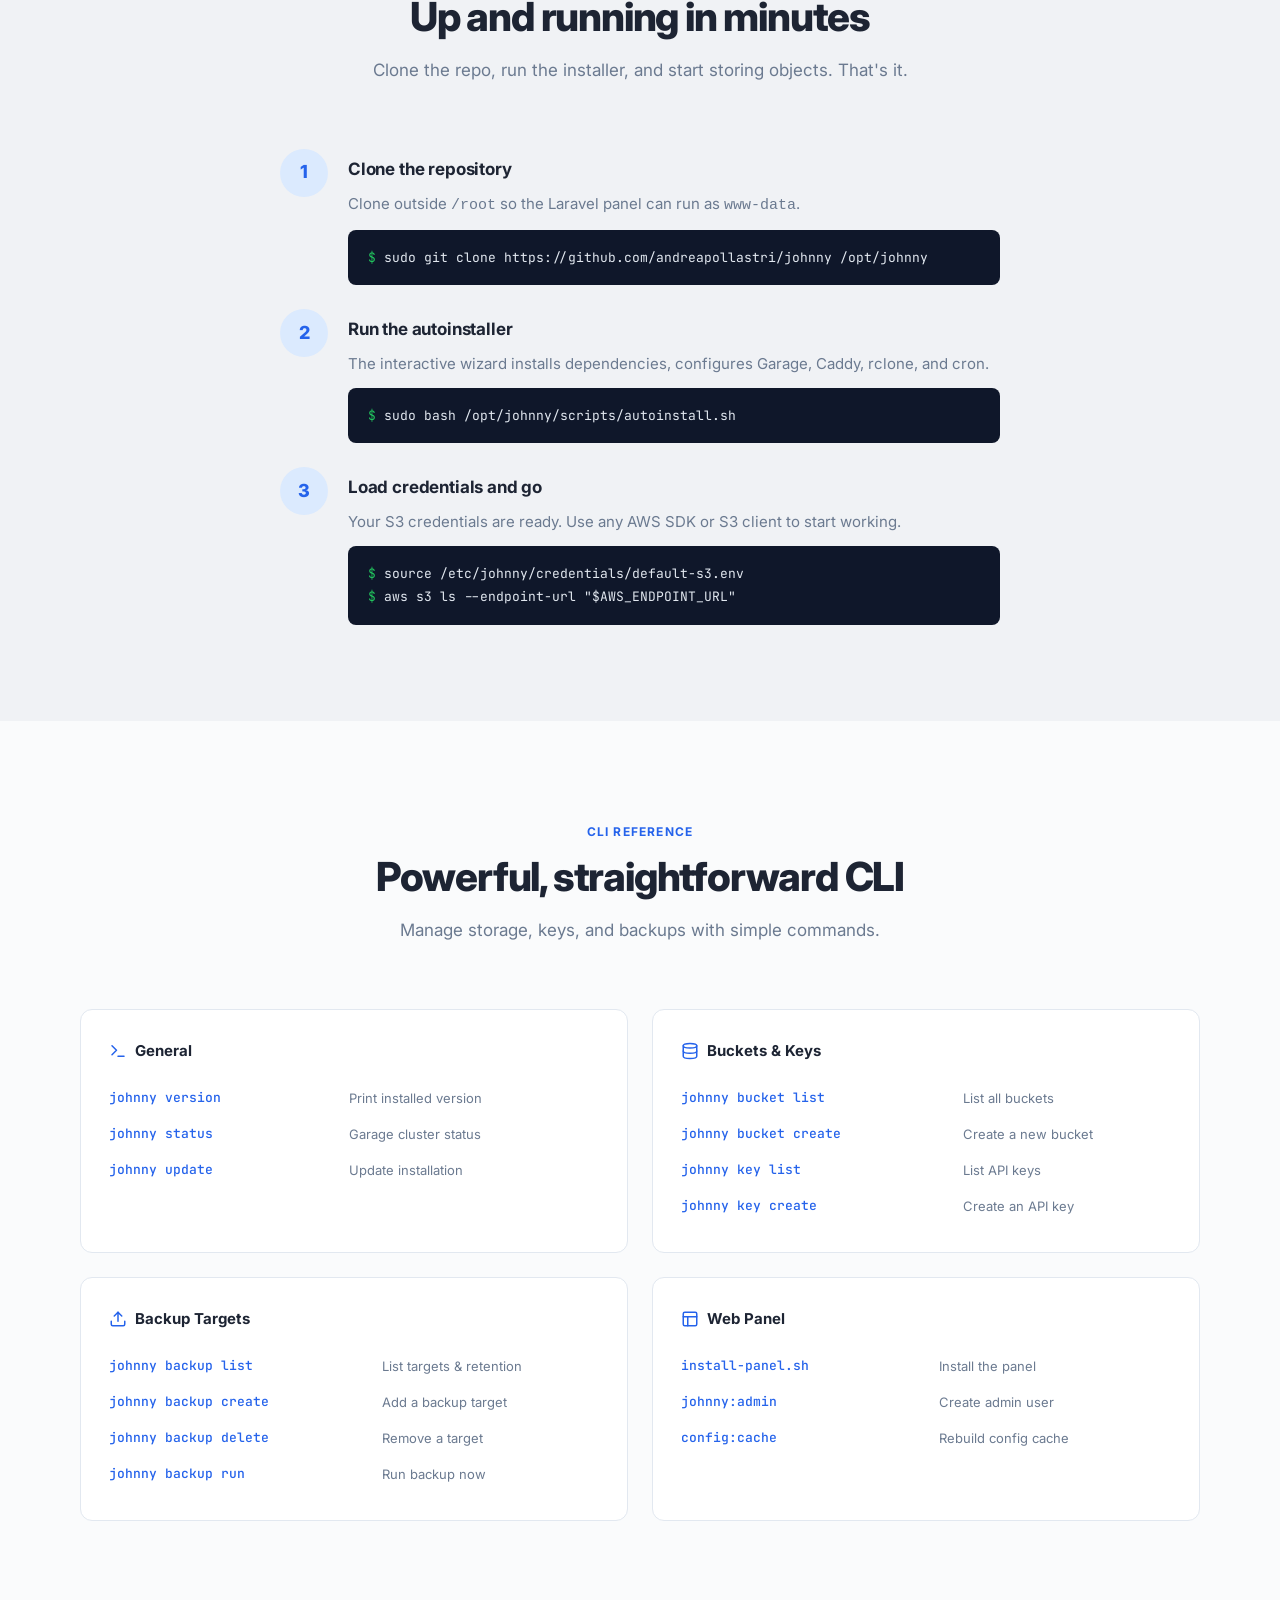
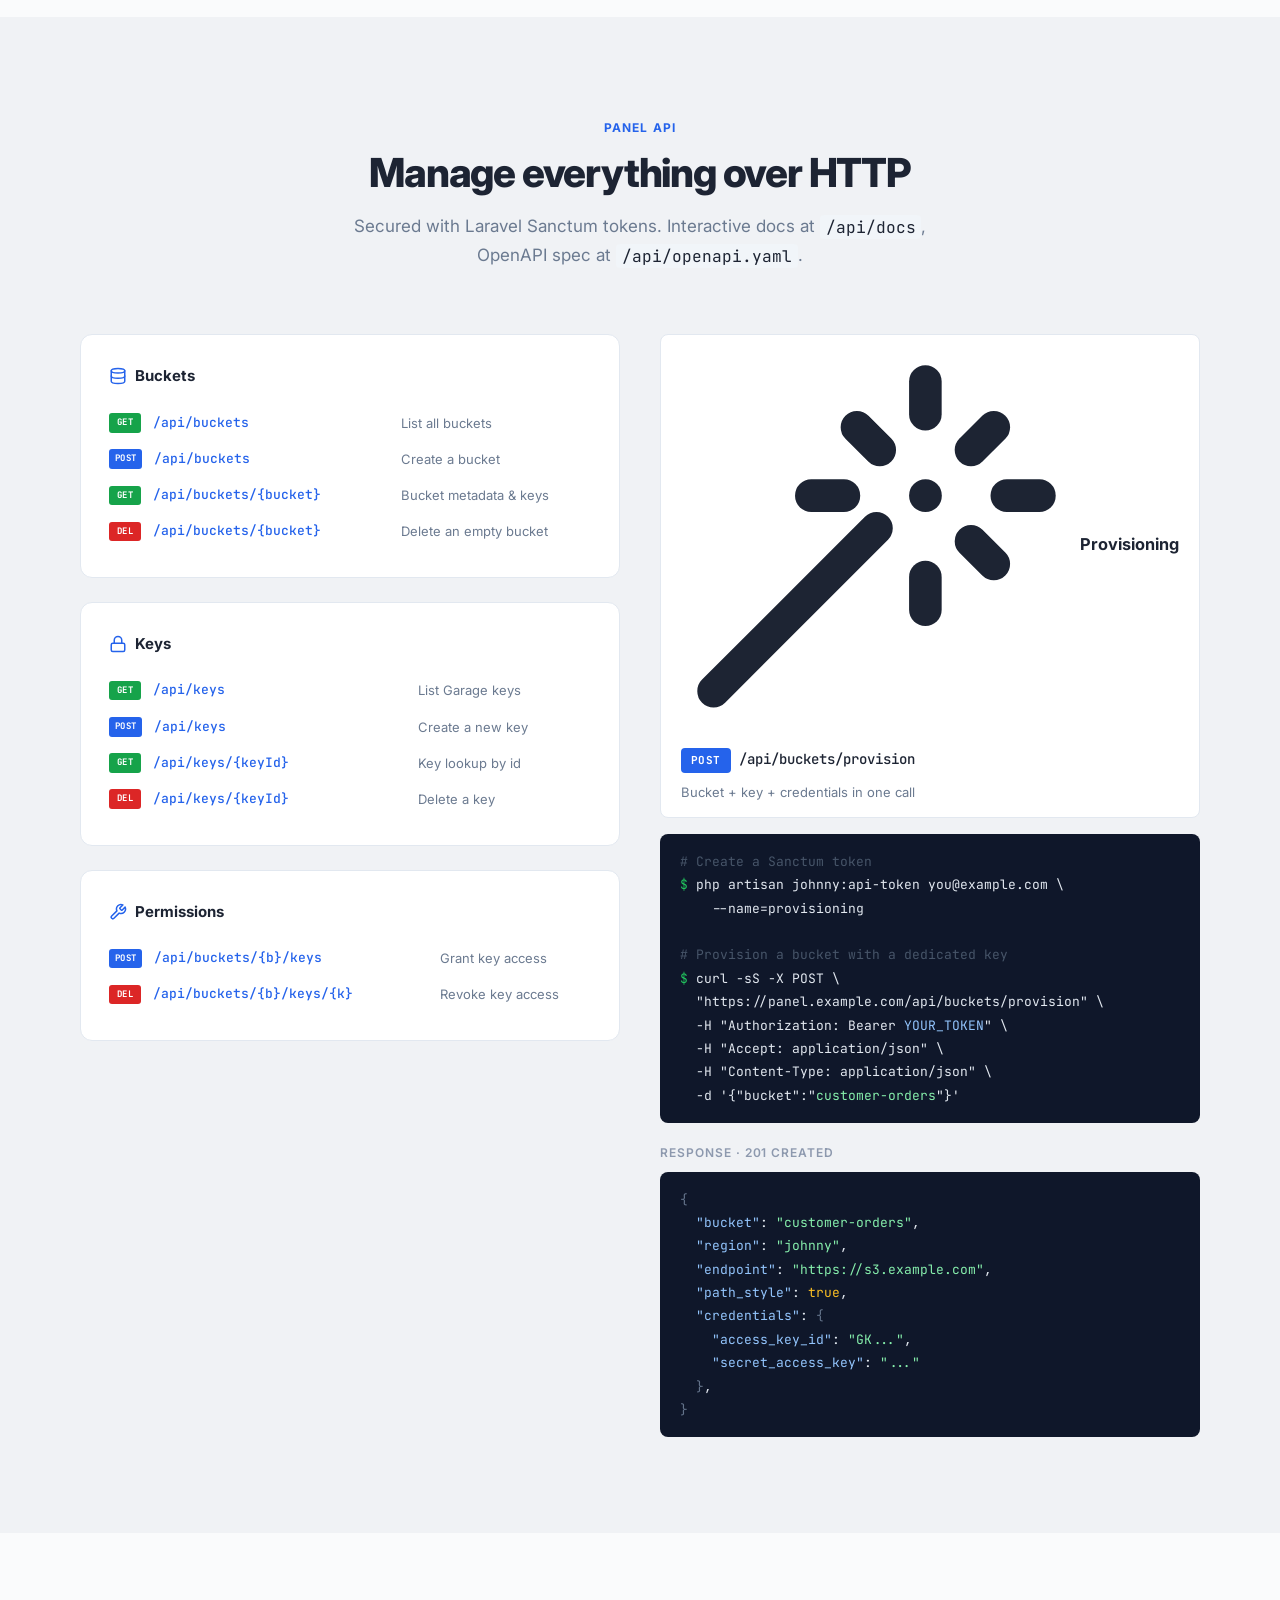
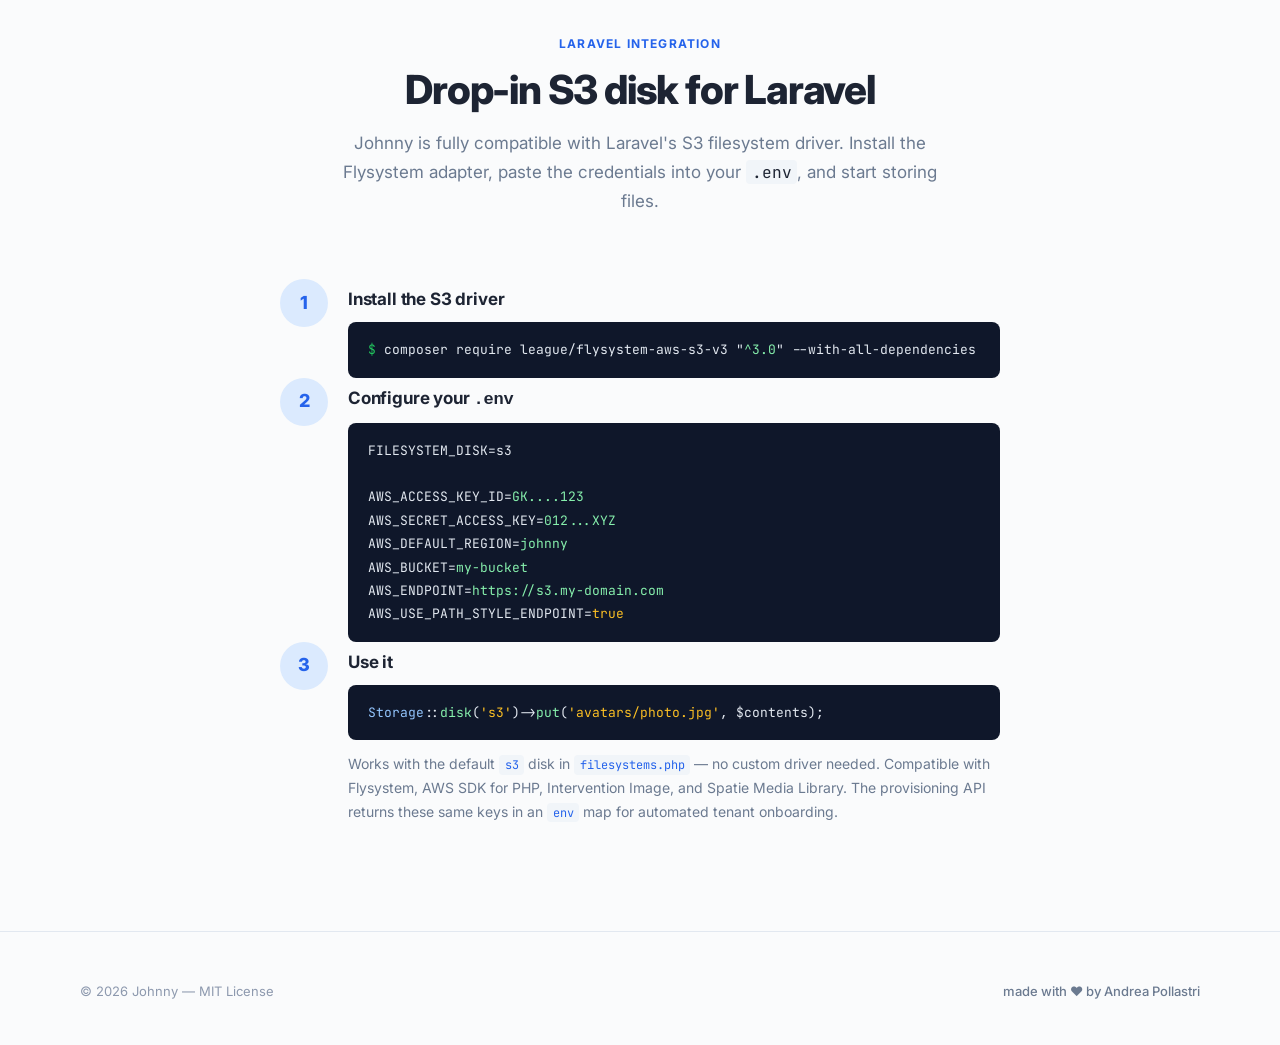
==== commit 72a5c1d1: "Fix" ====
--- a/index.html
+++ b/index.html
@@ -602,14 +602,22 @@
             <h3>
               <svg viewBox="0 0 24 24" fill="none" stroke="currentColor" stroke-width="2" stroke-linecap="round"
                 stroke-linejoin="round">
-                <path d="M12 3L5.5 14h13L12 3z" />
-                <path d="M3 14c0 2.2 4 4 9 4s9-1.8 9-4" />
-                <path d="M11 5.5l2 4M13 5.5l-2 4" />
+                <path d="M15 4V2" />
+                <path d="M15 16v-2" />
+                <path d="M8 9h2" />
+                <path d="M20 9h2" />
+                <path d="M17.8 11.8l1.4 1.4" />
+                <path d="M15 9h.01" />
+                <path d="M17.8 6.2l1.4-1.4" />
+                <path d="M12.2 6.2l-1.4-1.4" />
+                <path d="M2 21l10-10" />
               </svg>
               Provisioning
             </h3>
-            <span class="api-method">POST</span>
-            <span class="api-path">/api/buckets/provision</span>
+            <div class="api-route">
+              <span class="api-method">POST</span>
+              <span class="api-path">/api/buckets/provision</span>
+            </div>
             <p>Bucket + key + credentials in one call</p>
           </div>
           <div class="code-block">
--- a/css/style.css
+++ b/css/style.css
@@ -740,8 +740,8 @@
 
 .api-example-header {
   display: flex;
-  align-items: center;
-  gap: 0.75rem;
+  flex-direction: column;
+  gap: 0.5rem;
   padding: 0.875rem 1.25rem;
   background: var(--color-bg-card);
   border: 1px solid var(--color-border);
@@ -750,6 +750,27 @@
   font-size: 0.875rem;
   min-width: 0;
   overflow: hidden;
+}
+
+.api-example-header h3 {
+  display: flex;
+  align-items: center;
+  gap: 0.5rem;
+  margin: 0;
+  font-family: var(--font-sans);
+}
+
+.api-example-header .api-route {
+  display: flex;
+  align-items: center;
+  gap: 0.5rem;
+}
+
+.api-example-header p {
+  margin: 0;
+  color: var(--color-text-muted);
+  font-family: var(--font-sans);
+  font-size: 0.8125rem;
 }
 
 .api-method {
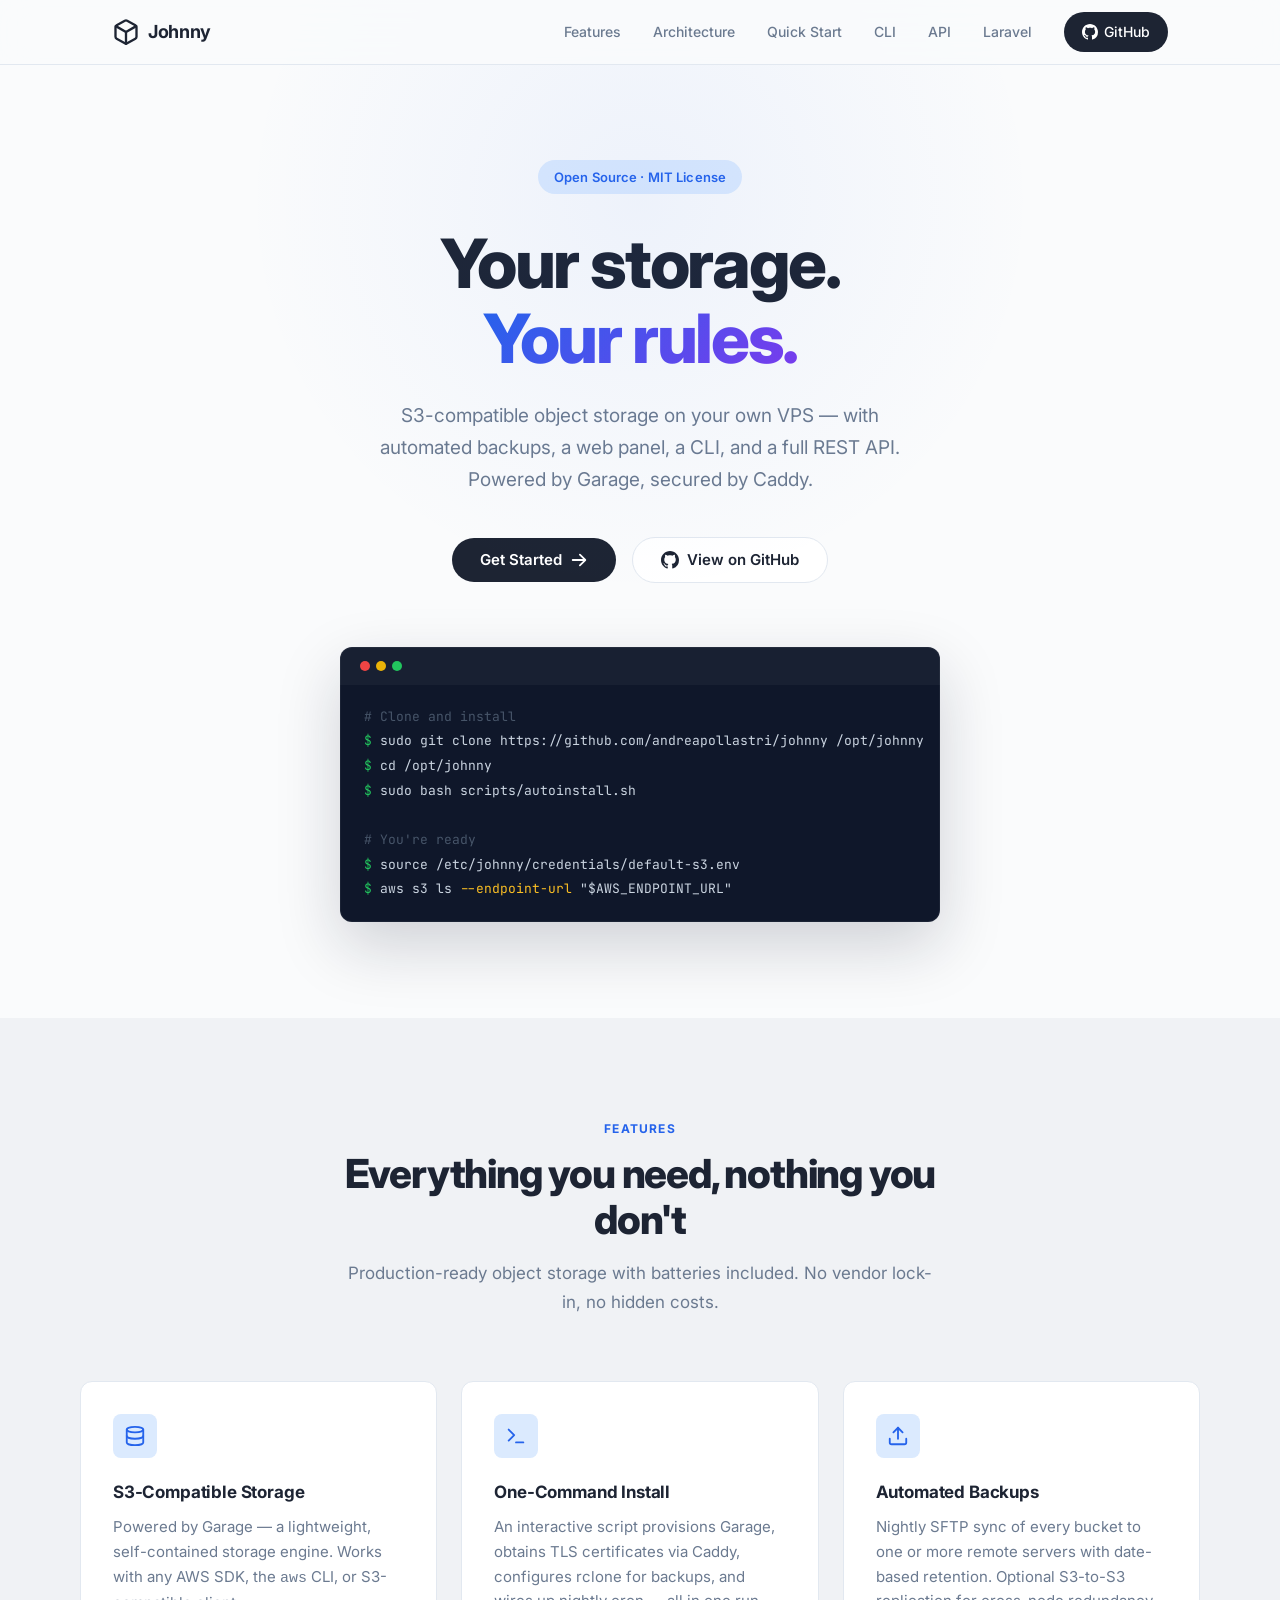
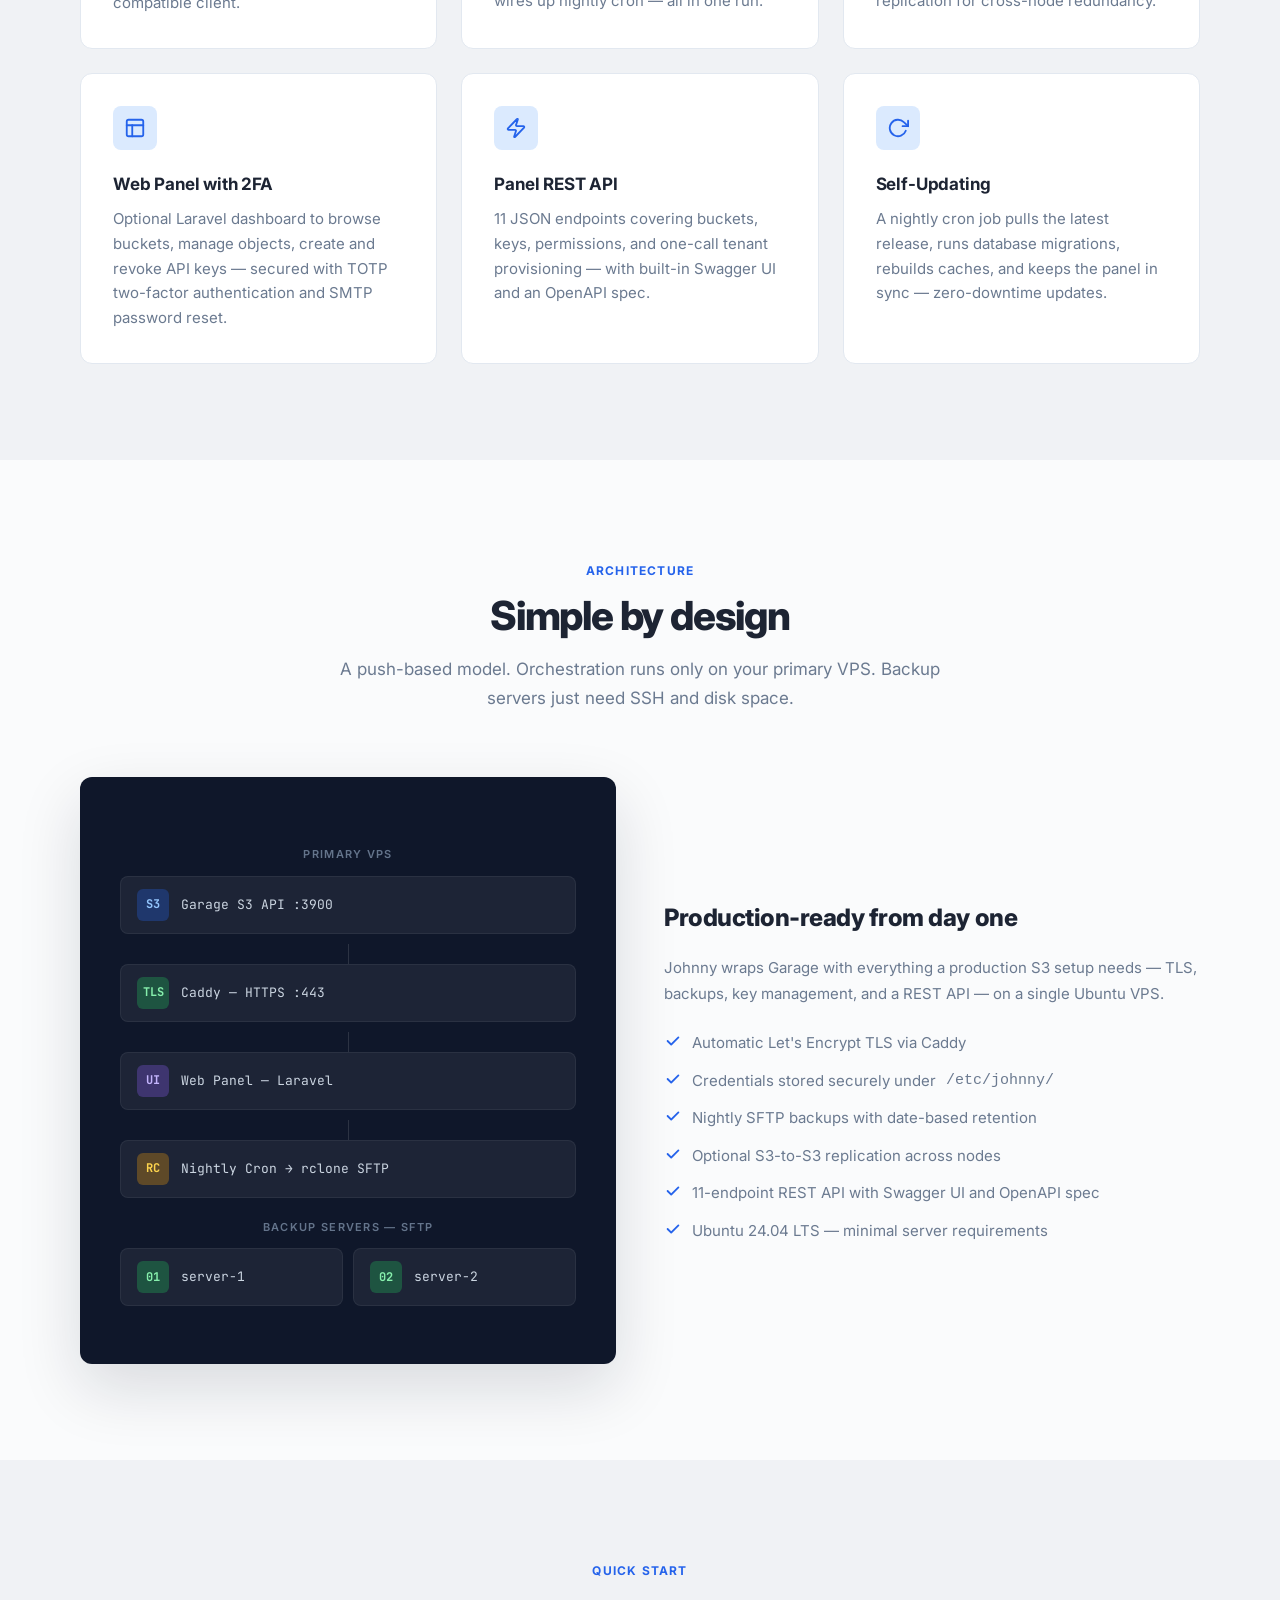
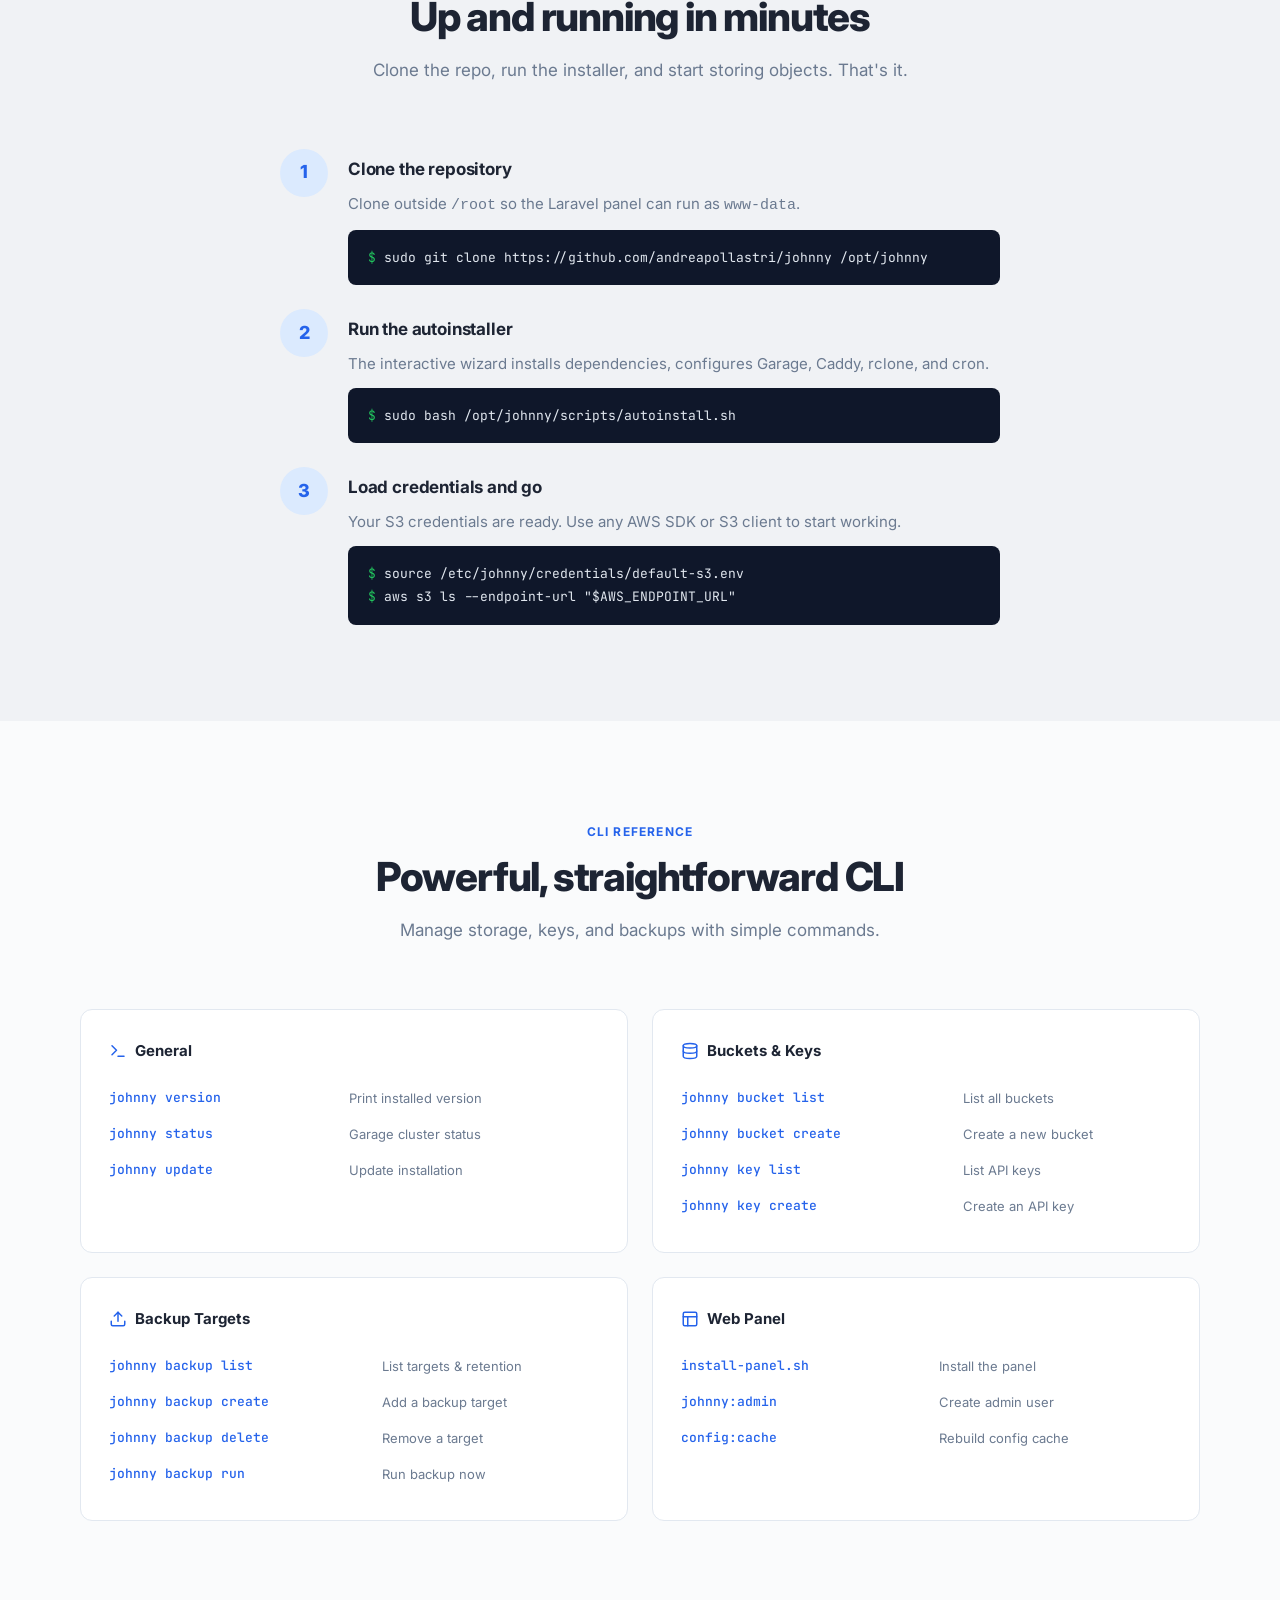
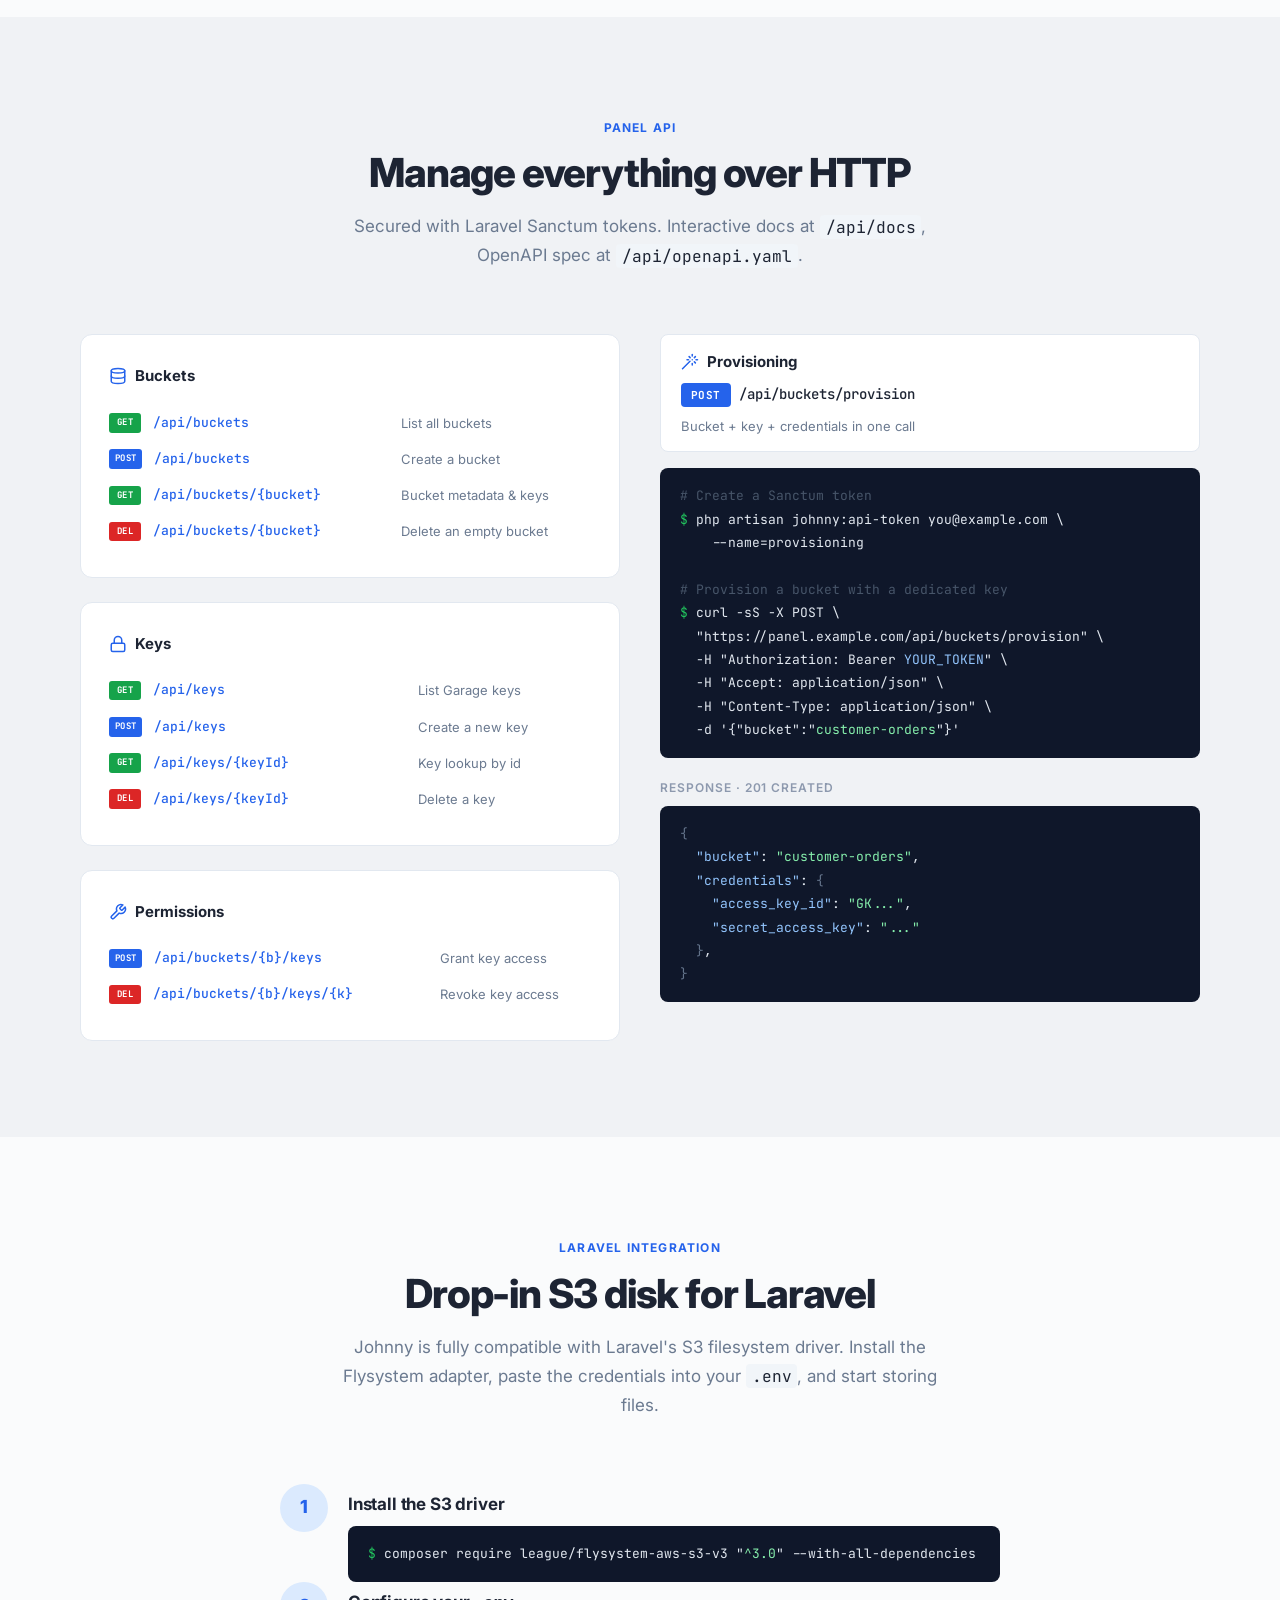
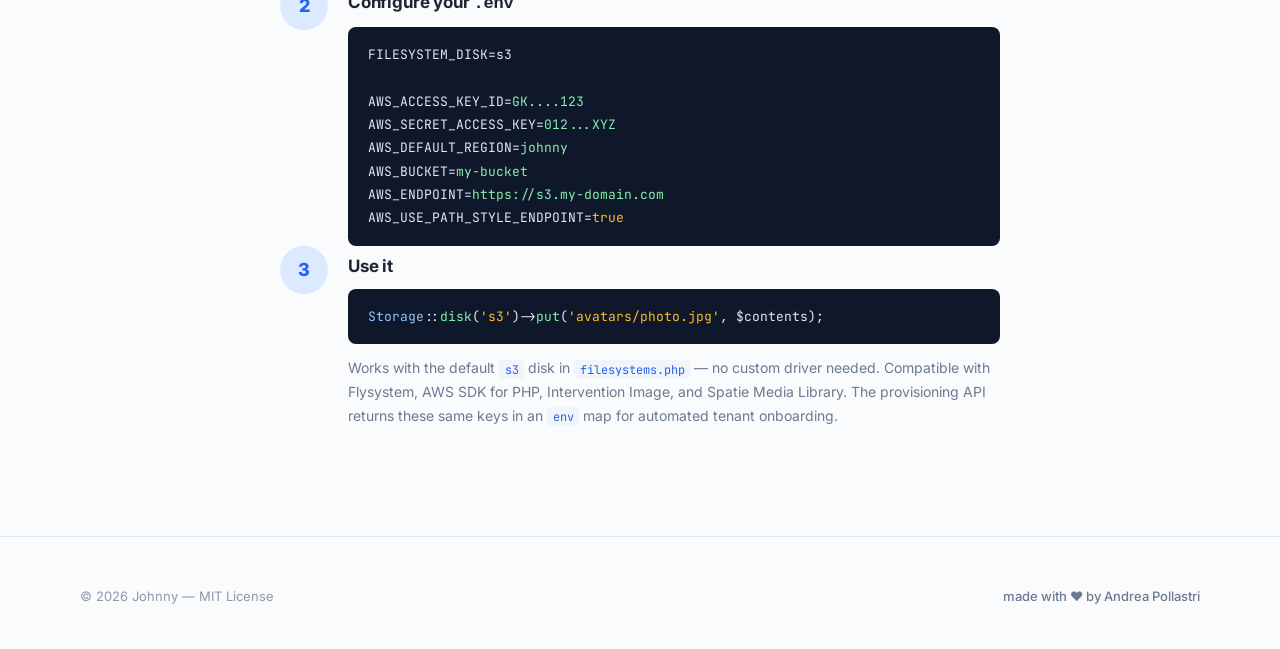
==== commit a7c5d4c0: "Fix" ====
--- a/index.html
+++ b/index.html
@@ -639,10 +639,6 @@
               <span style="color:#64748b">{</span><br>
               &nbsp;&nbsp;<span style="color:#93c5fd">"bucket"</span>: <span
                 style="color:#86efac">"customer-orders"</span>,<br>
-              &nbsp;&nbsp;<span style="color:#93c5fd">"region"</span>: <span style="color:#86efac">"johnny"</span>,<br>
-              &nbsp;&nbsp;<span style="color:#93c5fd">"endpoint"</span>: <span
-                style="color:#86efac">"https://s3.example.com"</span>,<br>
-              &nbsp;&nbsp;<span style="color:#93c5fd">"path_style"</span>: <span style="color:#fbbf24">true</span>,<br>
               &nbsp;&nbsp;<span style="color:#93c5fd">"credentials"</span>: <span style="color:#64748b">{</span><br>
               &nbsp;&nbsp;&nbsp;&nbsp;<span style="color:#93c5fd">"access_key_id"</span>: <span
                 style="color:#86efac">"GK..."</span>,<br>
--- a/css/style.css
+++ b/css/style.css
@@ -758,6 +758,14 @@
   gap: 0.5rem;
   margin: 0;
   font-family: var(--font-sans);
+  font-size: 0.9375rem;
+  font-weight: 700;
+}
+
+.api-example-header h3 svg {
+  width: 18px;
+  height: 18px;
+  color: var(--color-accent);
 }
 
 .api-example-header .api-route {
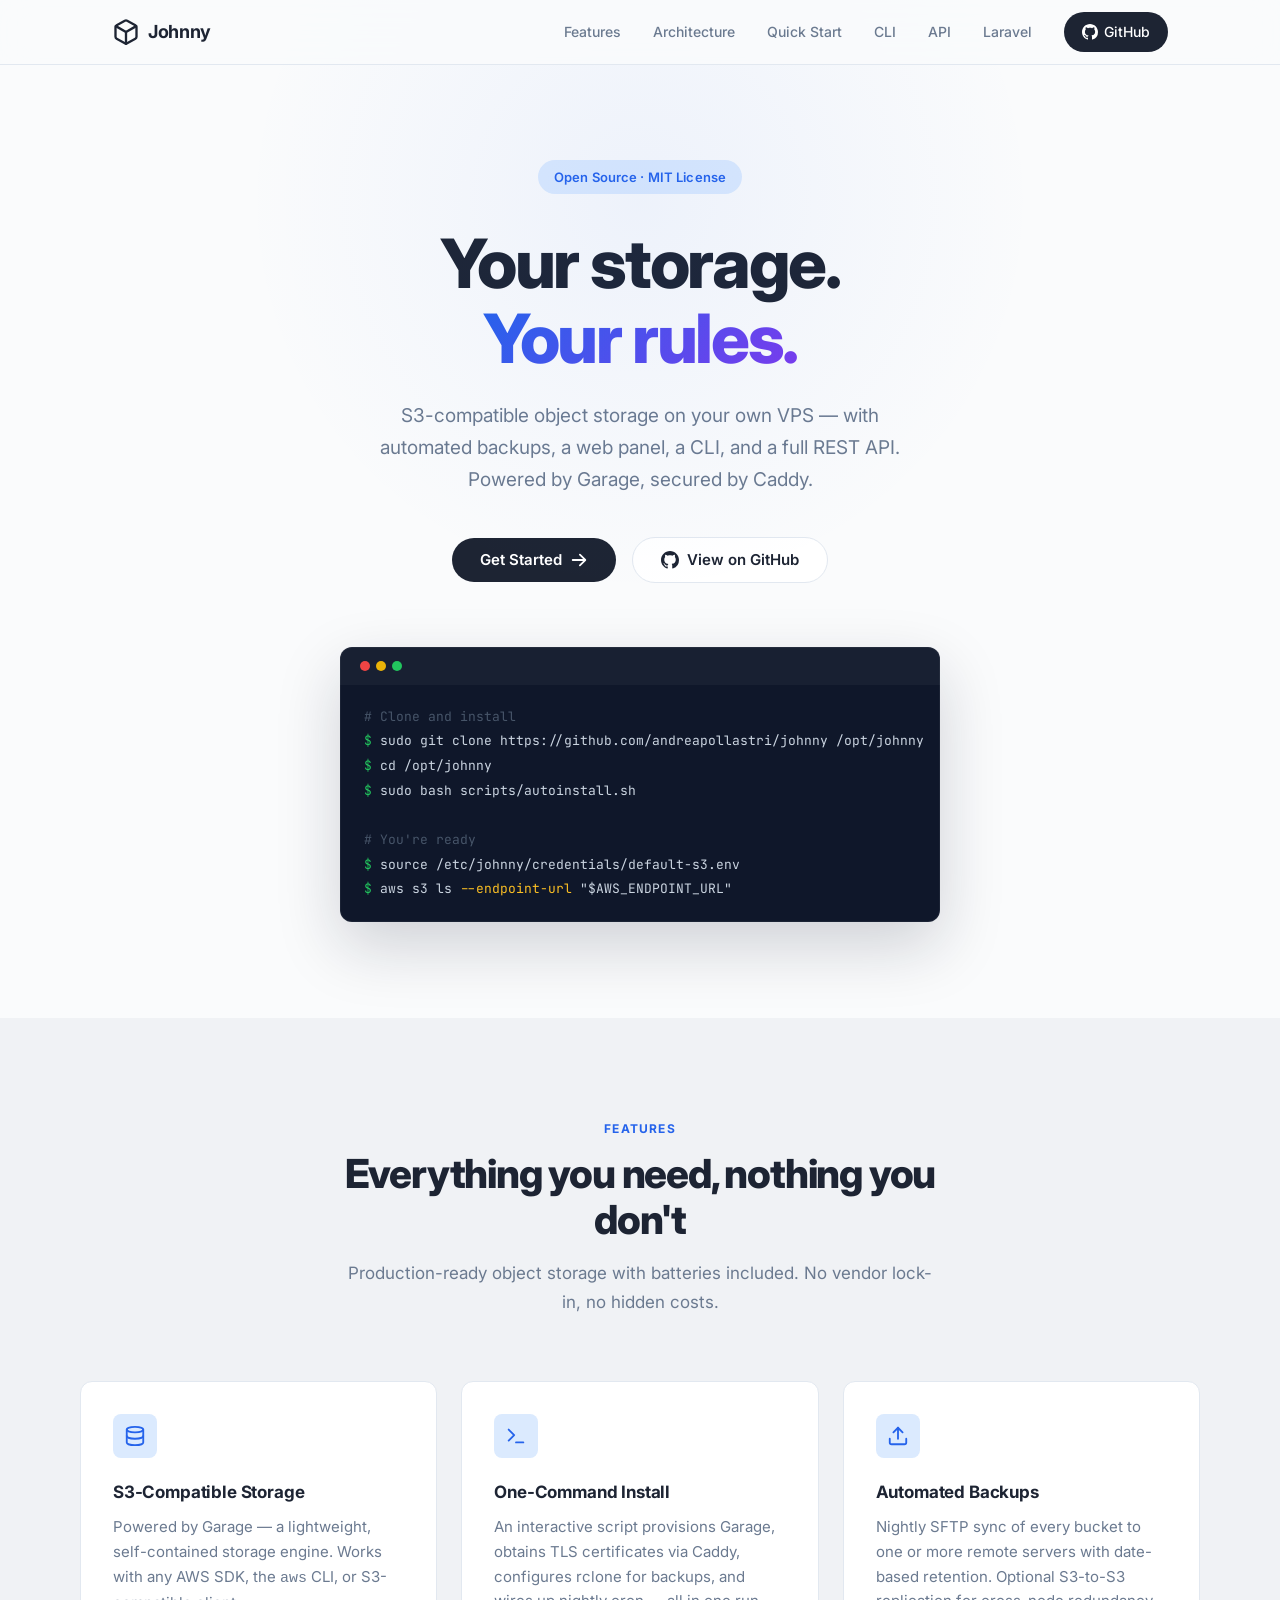
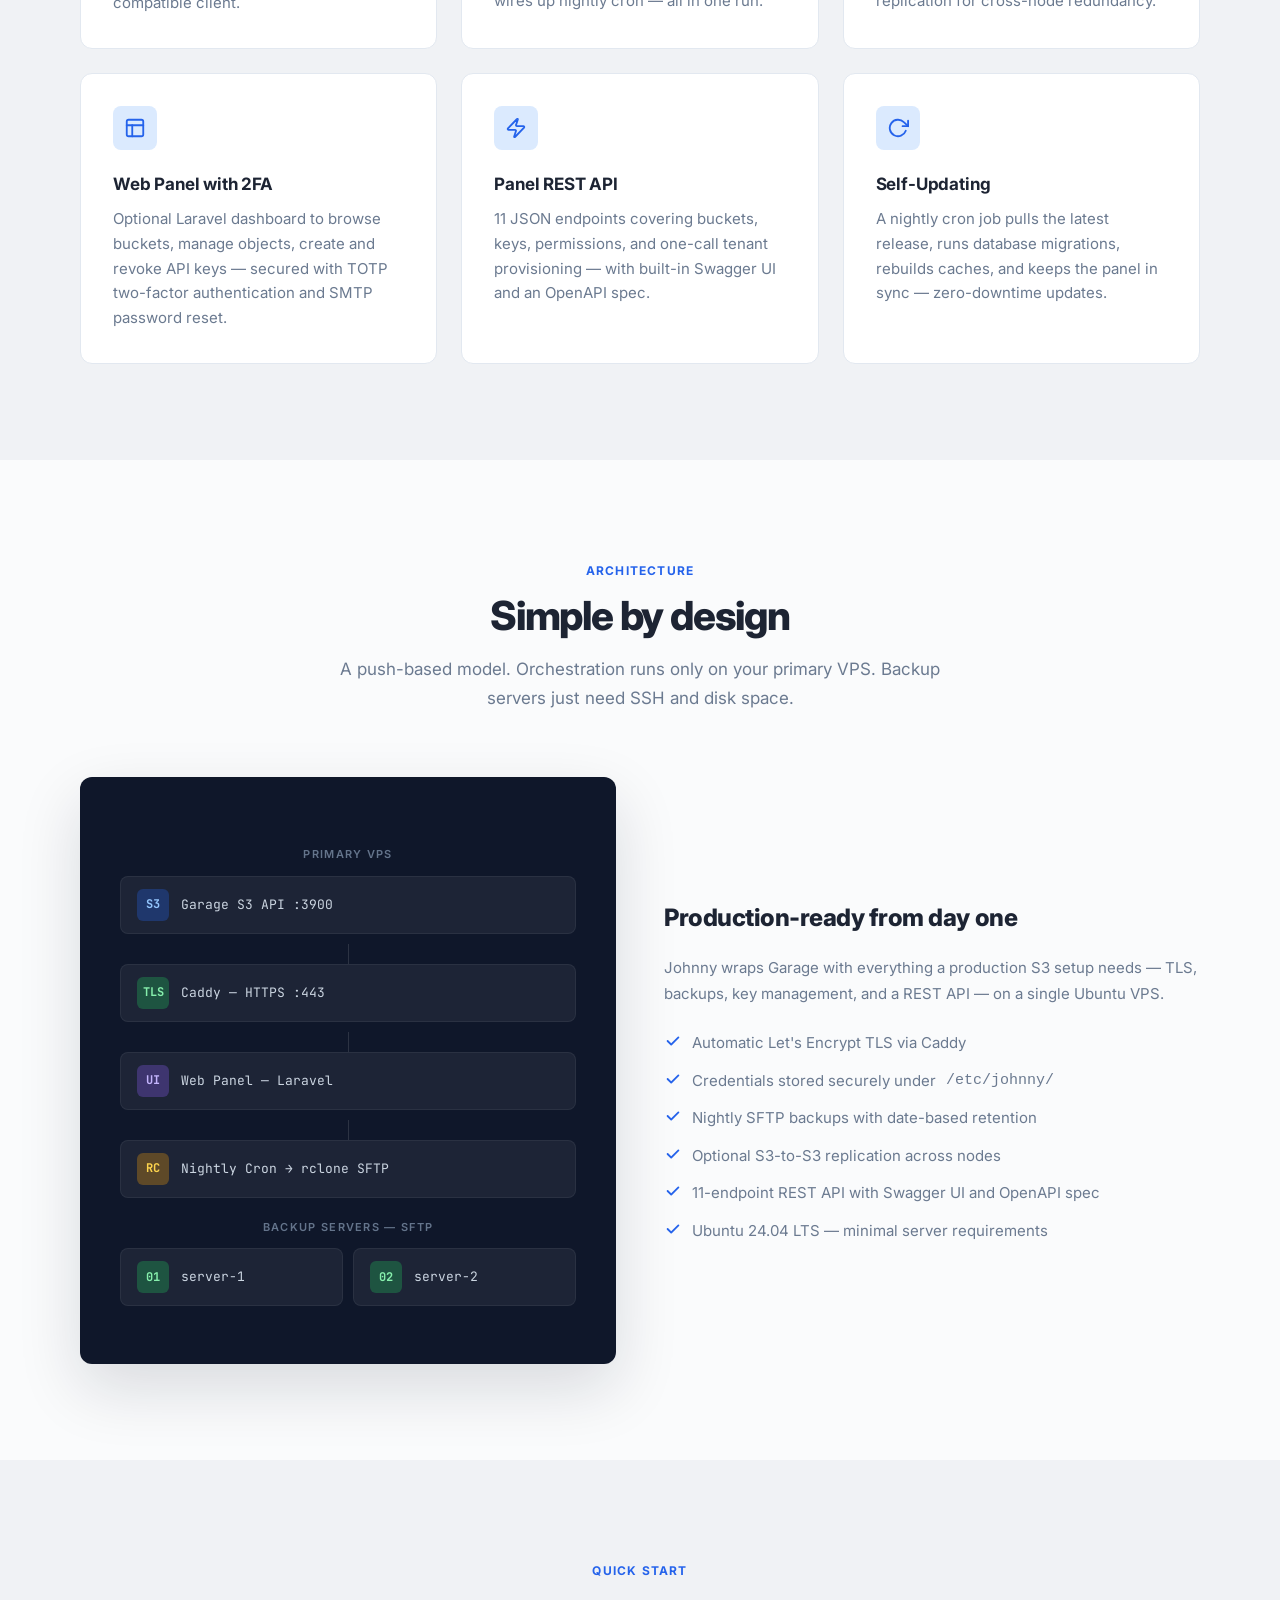
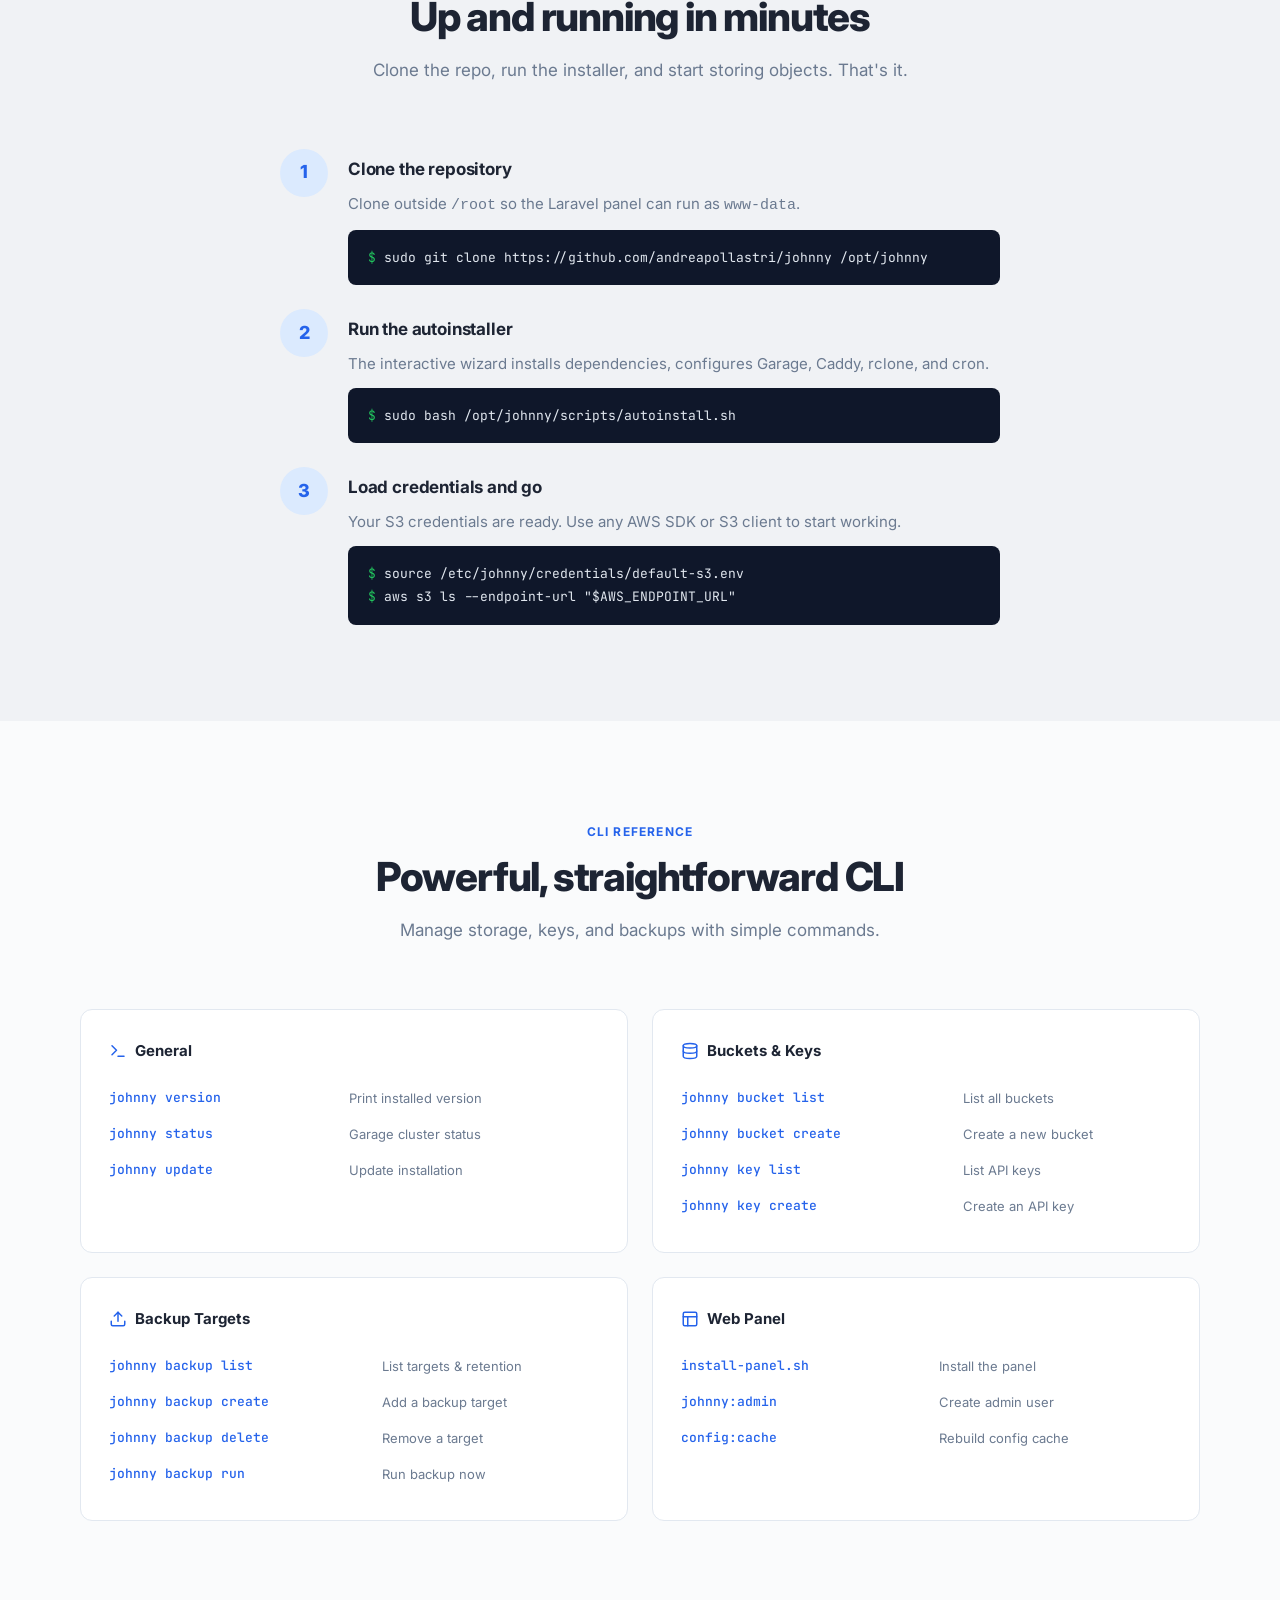
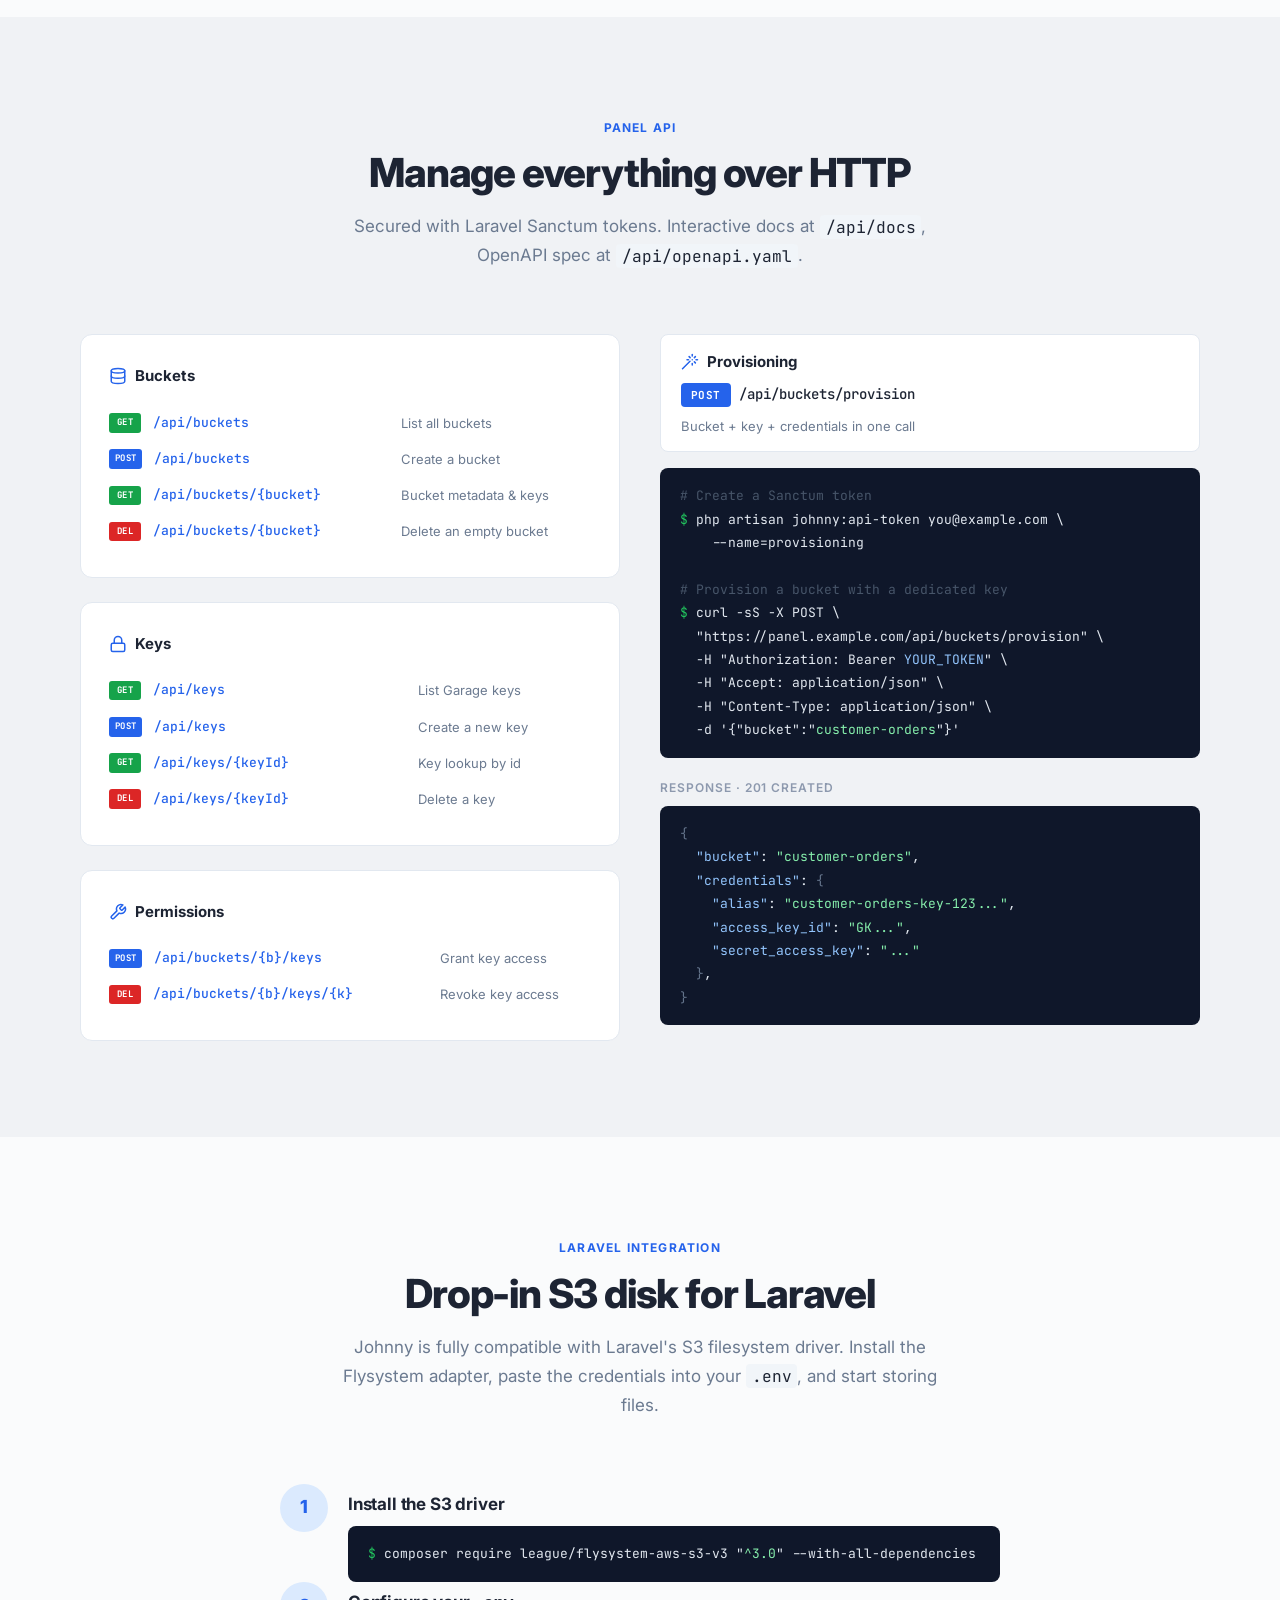
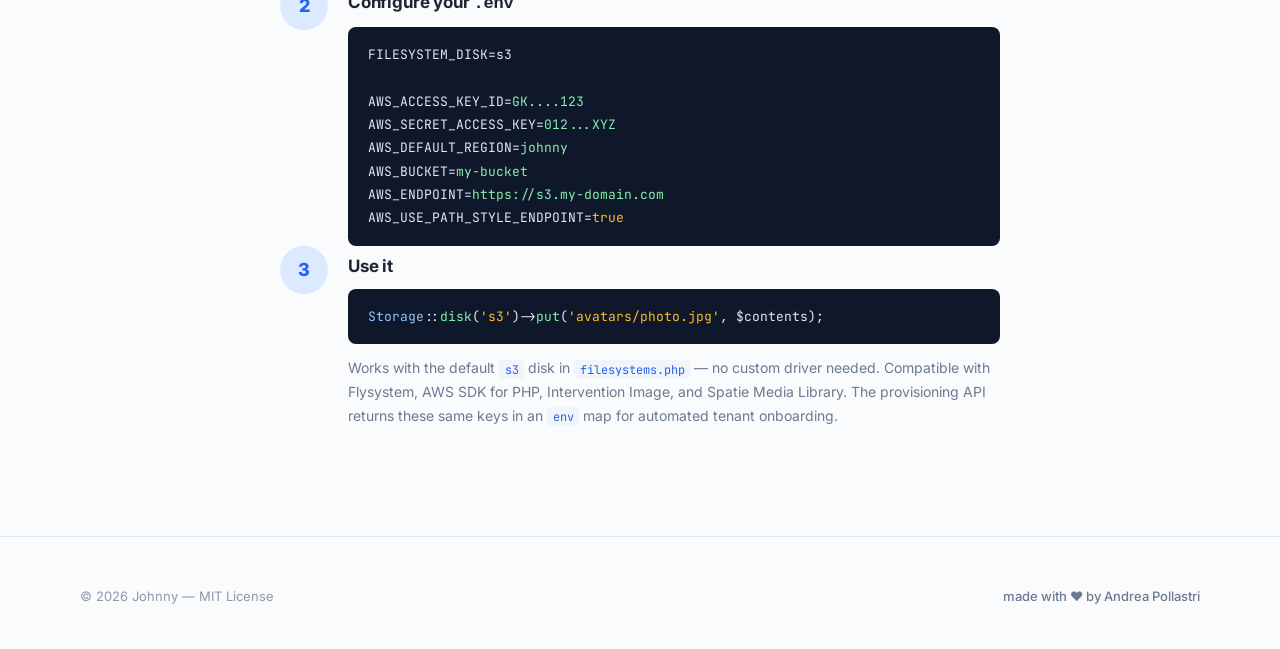
==== commit 4052f993: "Fix" ====
--- a/index.html
+++ b/index.html
@@ -640,6 +640,8 @@
               &nbsp;&nbsp;<span style="color:#93c5fd">"bucket"</span>: <span
                 style="color:#86efac">"customer-orders"</span>,<br>
               &nbsp;&nbsp;<span style="color:#93c5fd">"credentials"</span>: <span style="color:#64748b">{</span><br>
+              &nbsp;&nbsp;&nbsp;&nbsp;<span style="color:#93c5fd">"alias"</span>: <span
+                style="color:#86efac">"customer-orders-key-123..."</span>,<br>
               &nbsp;&nbsp;&nbsp;&nbsp;<span style="color:#93c5fd">"access_key_id"</span>: <span
                 style="color:#86efac">"GK..."</span>,<br>
               &nbsp;&nbsp;&nbsp;&nbsp;<span style="color:#93c5fd">"secret_access_key"</span>: <span
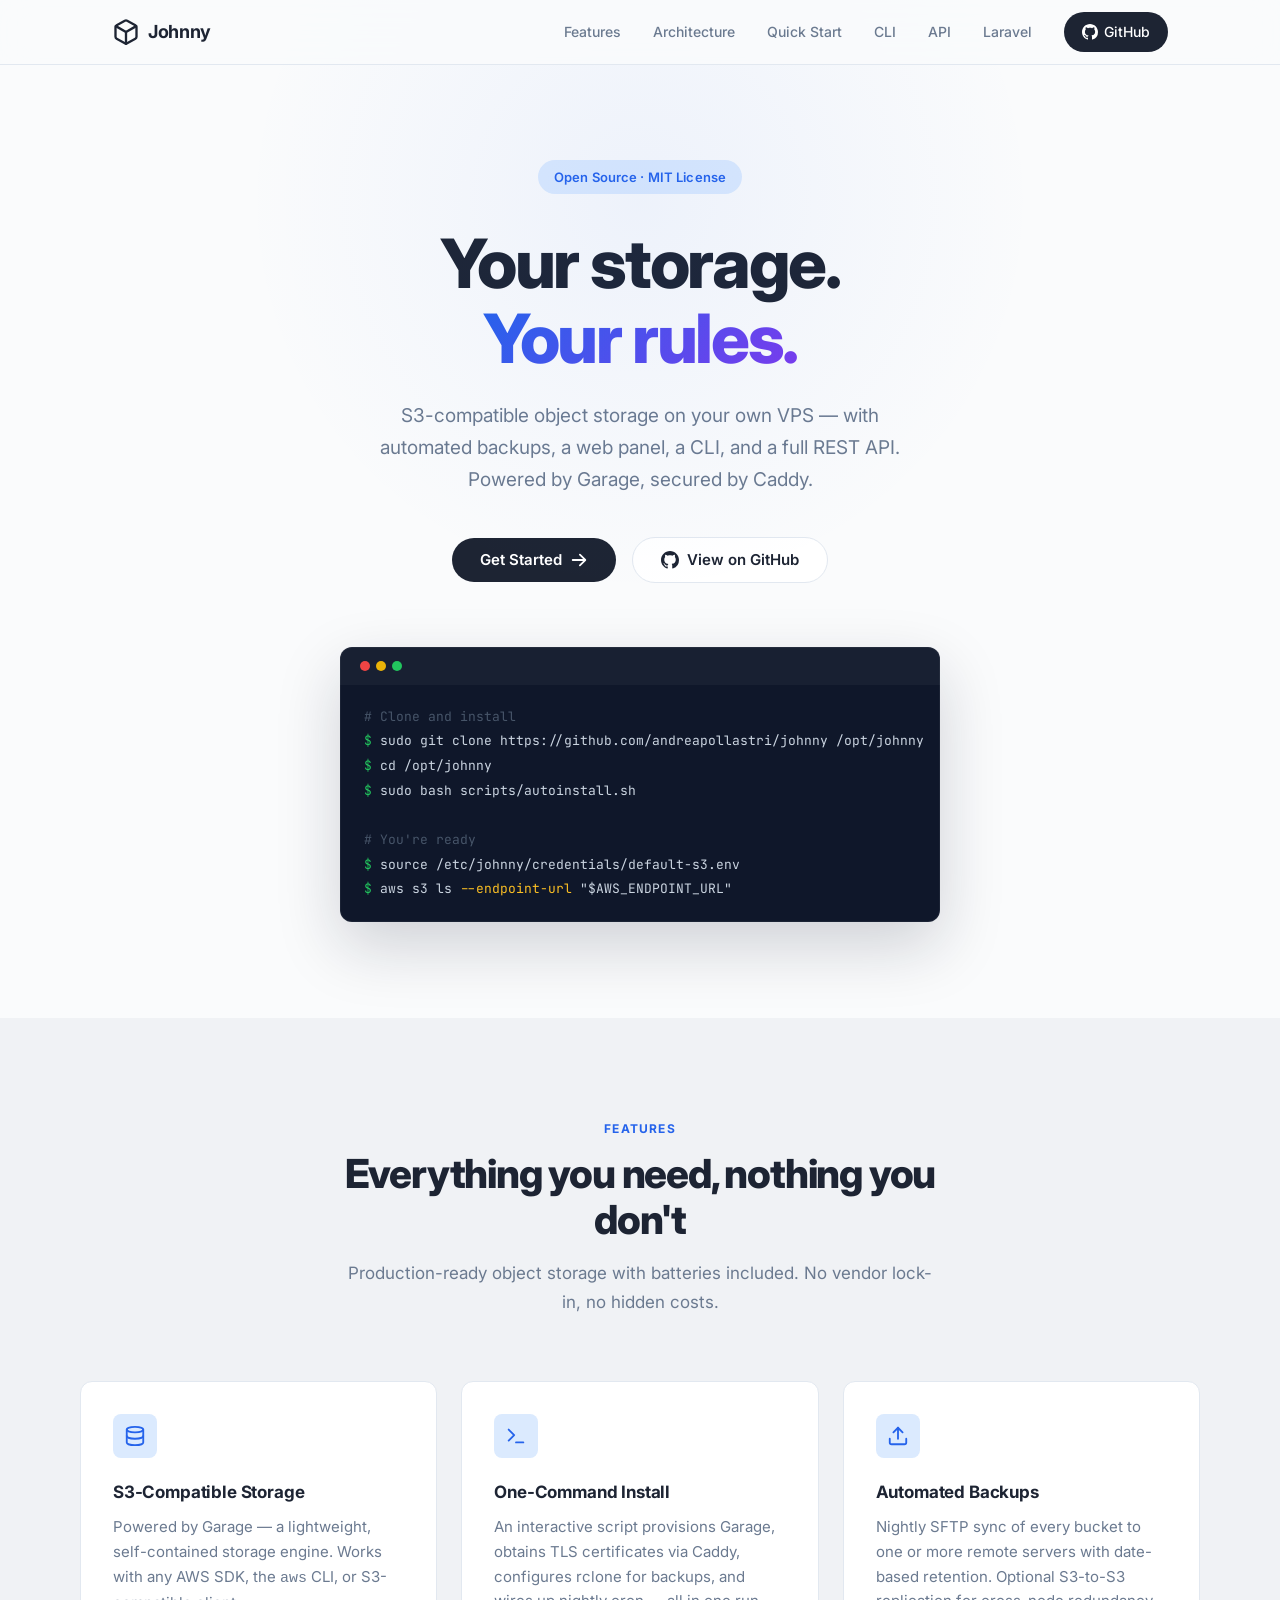
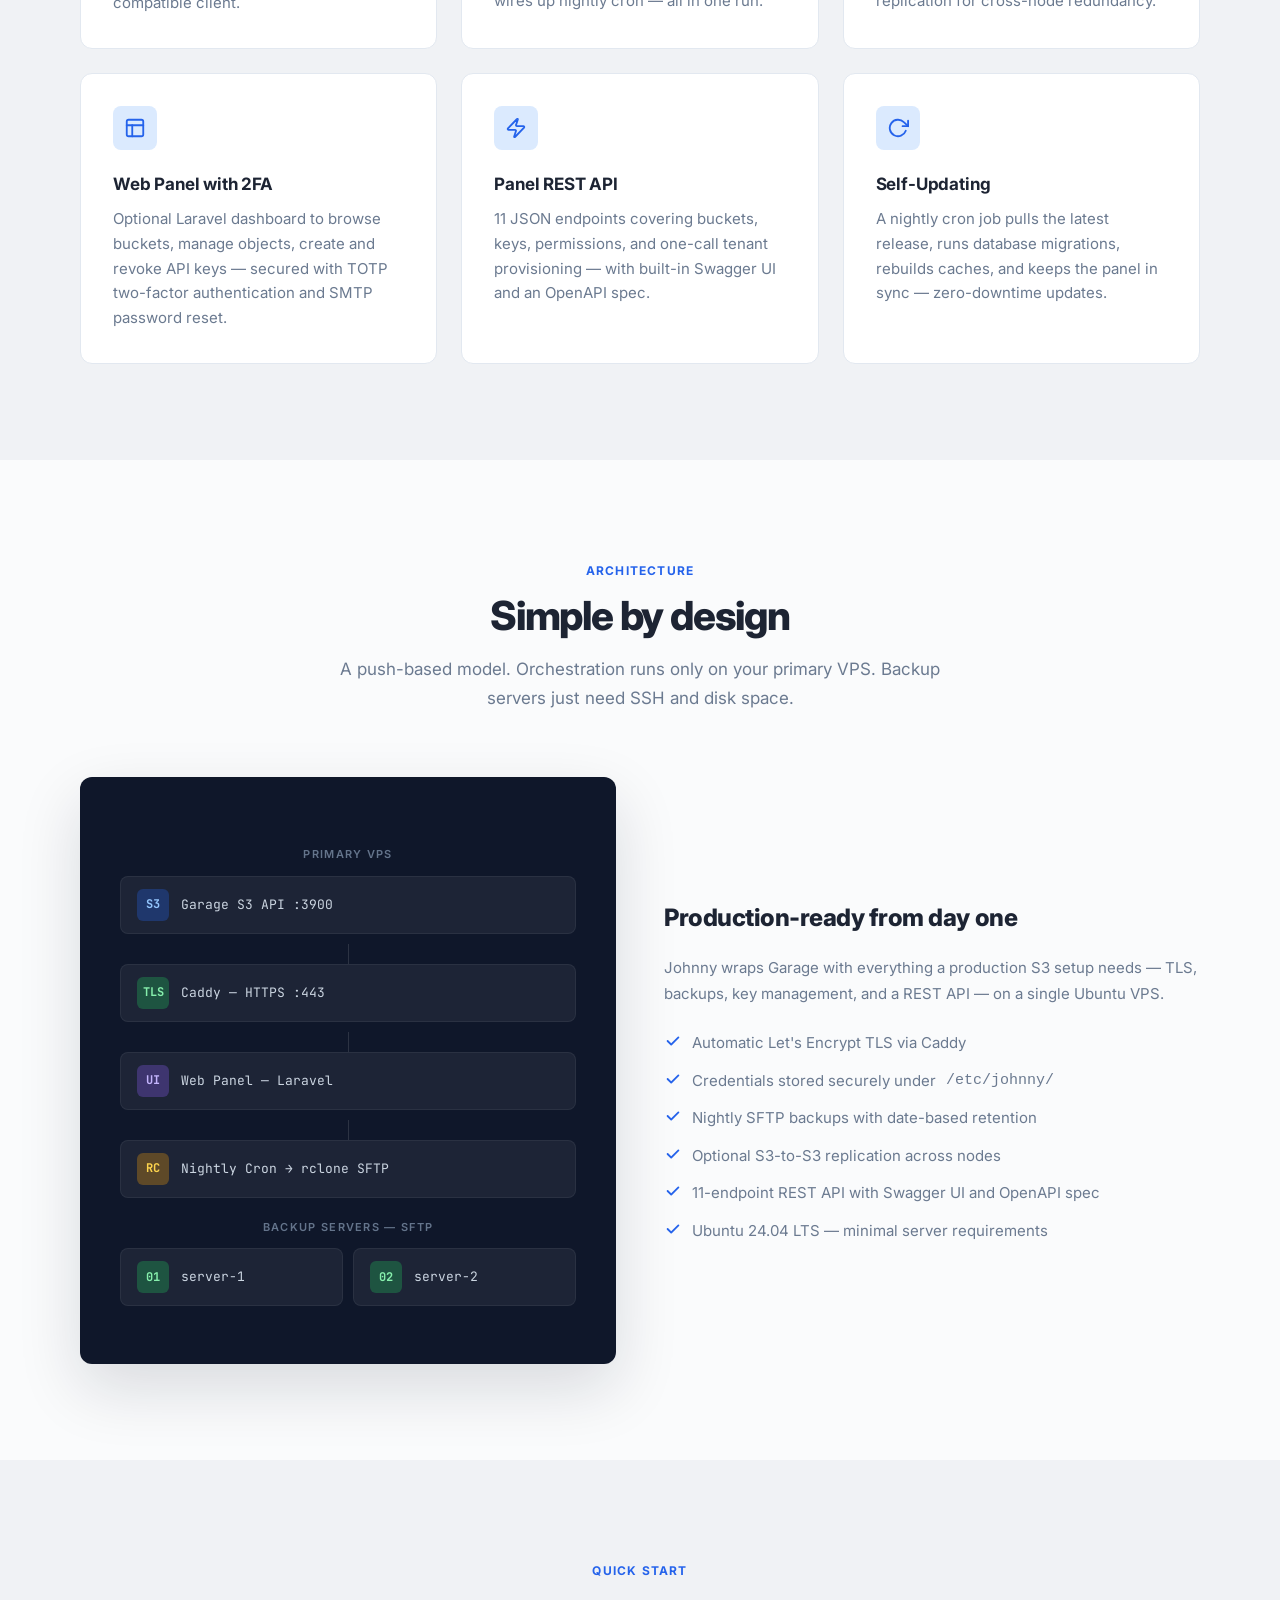
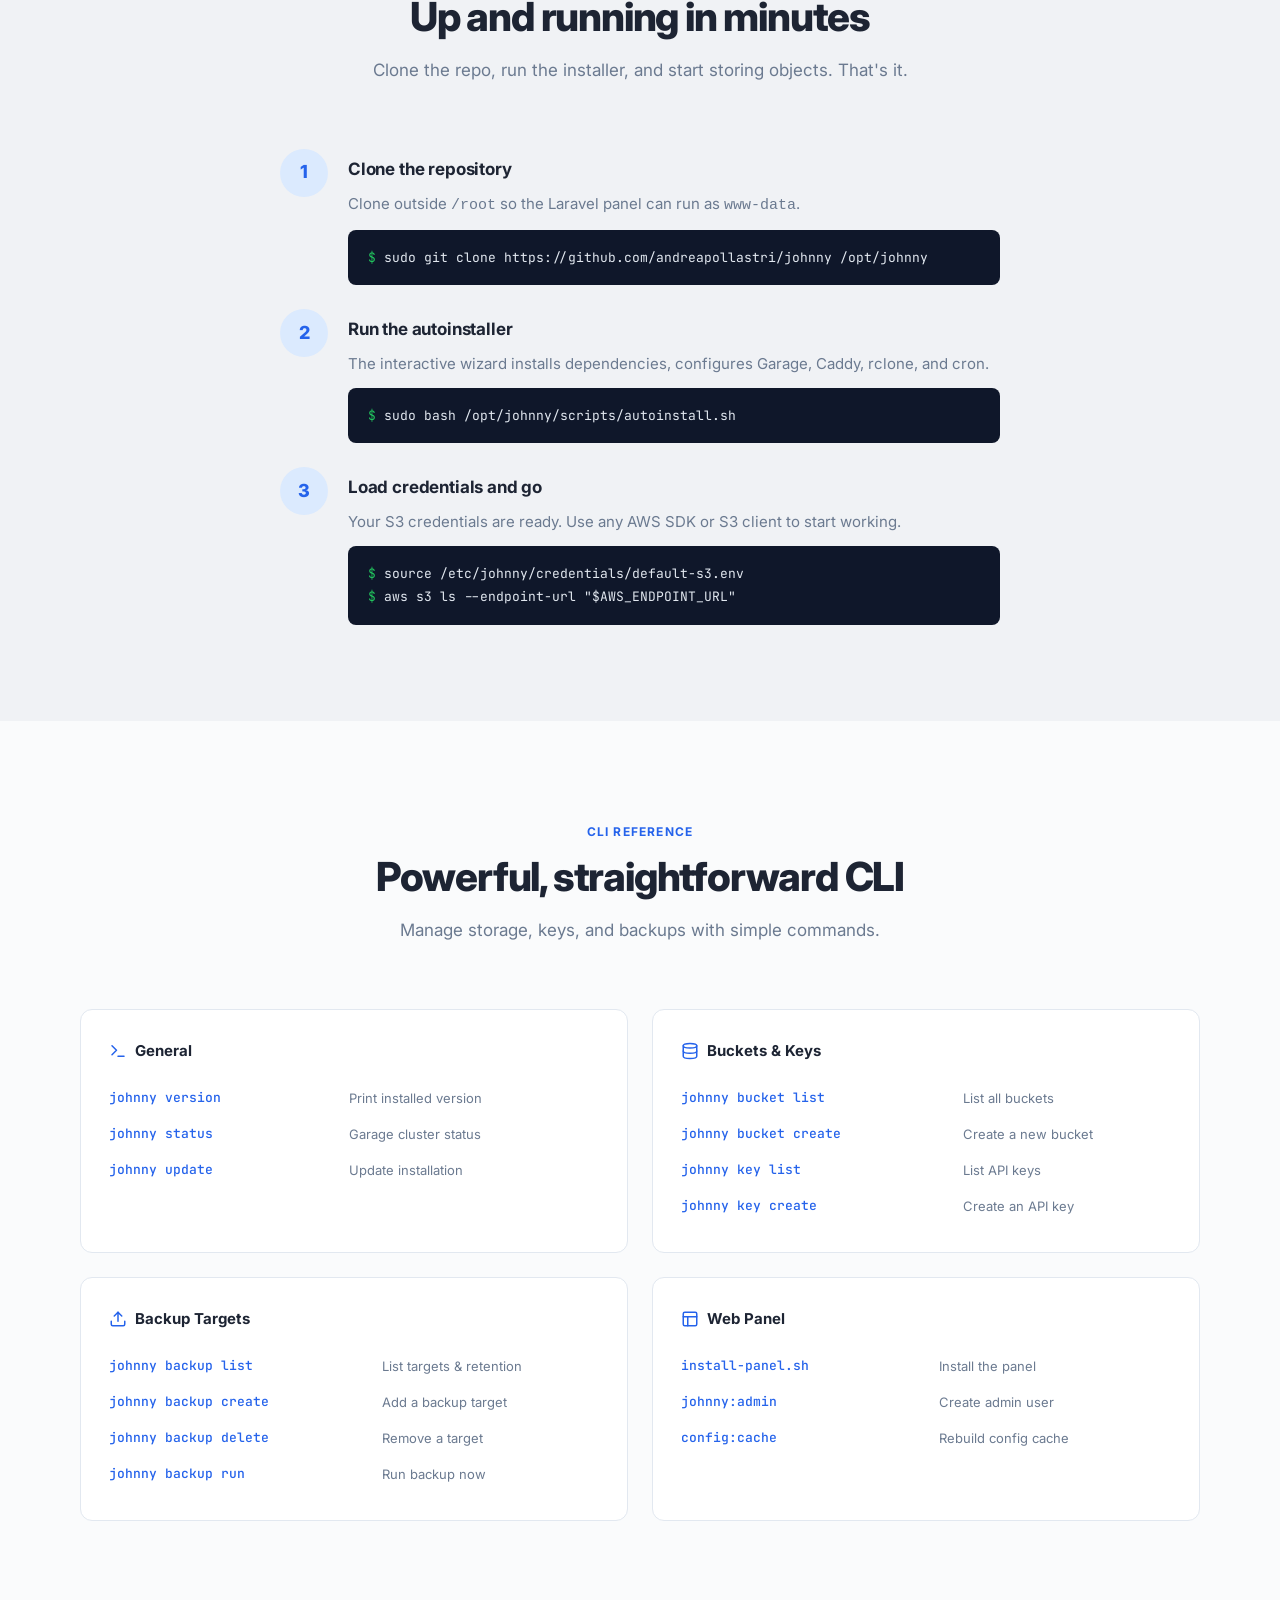
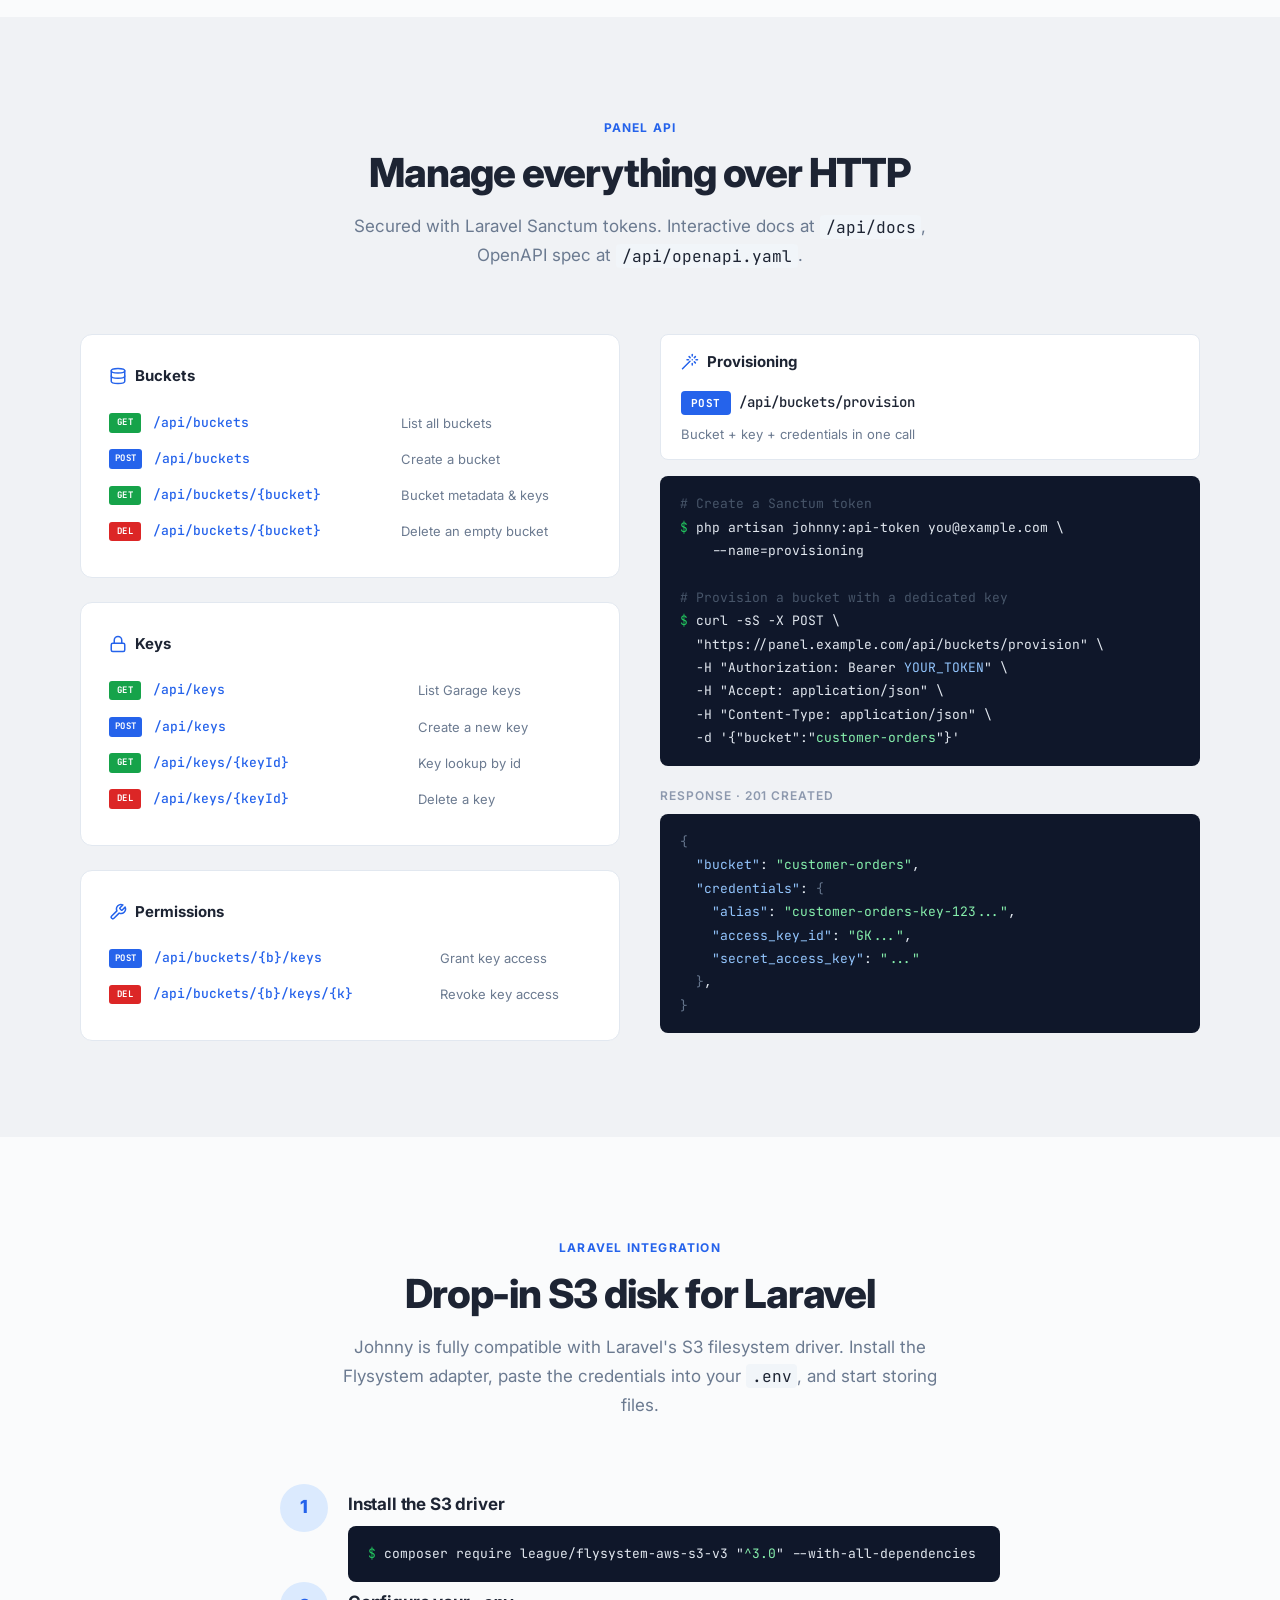
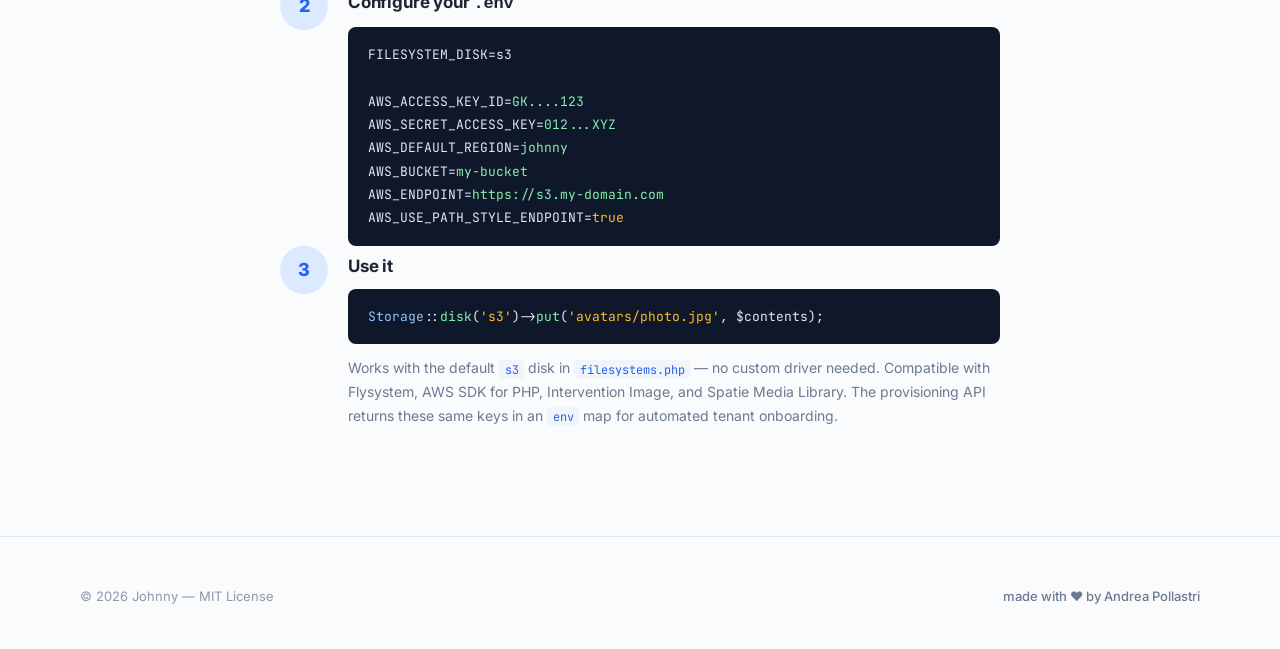
==== commit 8fe0c642: "Fix" ====
--- a/index.html
+++ b/index.html
@@ -614,7 +614,7 @@
               </svg>
               Provisioning
             </h3>
-            <div class="api-route">
+            <div class="api-route" style="margin-top: 0.5rem;">
               <span class="api-method">POST</span>
               <span class="api-path">/api/buckets/provision</span>
             </div>
